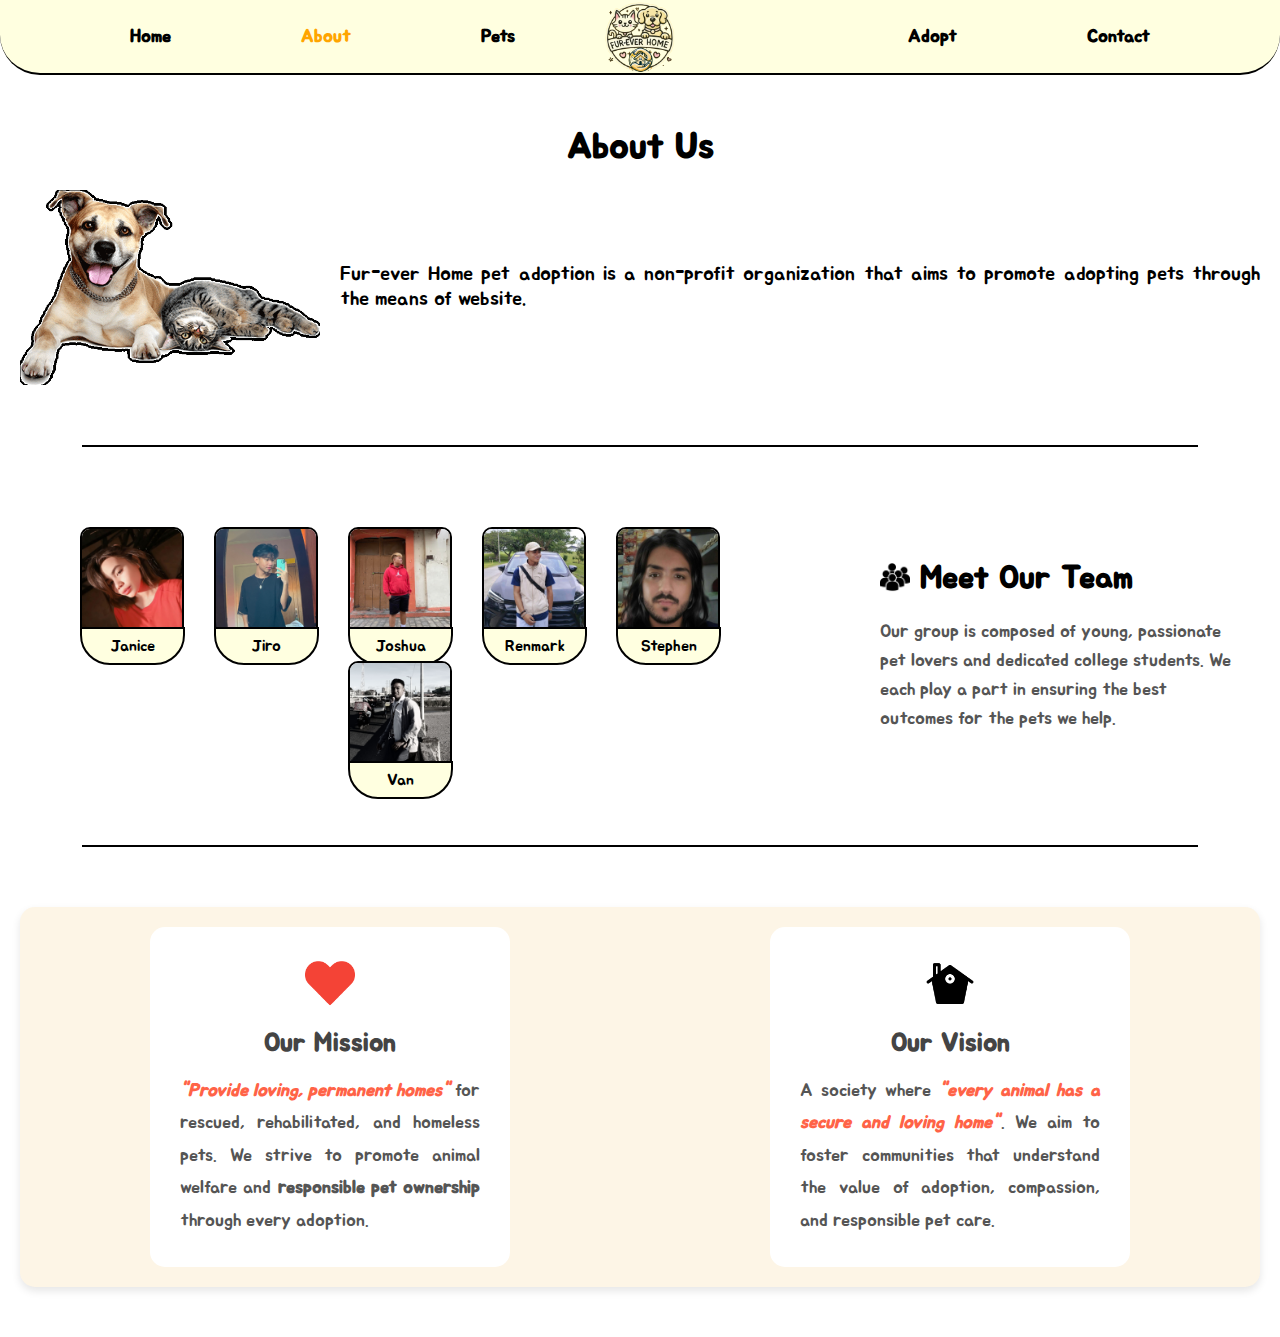
==== about.html @ 976a8424 "Hello" ====
<!DOCTYPE html>
<html lang="en">
<head>
    <meta charset="UTF-8">
    <title>About Us - Fur-Ever Home</title>
    <link rel="stylesheet" href="css/styles.css">
    <link href="https://fonts.googleapis.com/css2?family=Jua&display=swap" rel="stylesheet">
</head>
<body>
    <nav class="navbar">
        <ul class="nav-left nav-links">
            <li><a href="index.html">Home</a></li>
            <li><a href="about.html" class="active">About</a></li>
            <li><a href="pets.html">Pets</a></li>
        </ul>
        <div class="logo"></div>
        <button class="nav-toggle" aria-label="Toggle navigation">&#9776;</button>
        <ul class="nav-right nav-links">
            <li><a href="adopt.html">Adopt</a></li>
            <li><a href="contact.html">Contact</a></li>
 
        </ul>
    </nav>

    <main>
        <!-- About Us Section -->
        <section class="about-us">
            <h1>About Us</h1>
            <div class="about-content">
                <img src="images/about-image.png" alt="Fur-Ever Home Logo" class="about-logo">
                <p>
                    Fur-ever Home pet adoption is a non-profit organization that aims to promote adopting pets through the means of website.
                </p>
            </div>
            <hr>

            <section class="team-section">
                <!-- Team members section -->
                <div class="team">
                    <div class="team-member">
                        <img src="images/member pics/janice.png" alt="Janice" class="team-img">
                        <p>Janice</p>
                    </div>
                    <div class="team-member">
                        <img src="images/member pics/jiro.png" alt="Jiro" class="team-img">
                        <p>Jiro</p>
                    </div>
                    <div class="team-member">
                        <img src="images/member pics/josh.png" alt="Joshua" class="team-img">
                        <p>Joshua</p>
                    </div>
                    <div class="team-member">
                        <img src="images/member pics/ren.png" alt="Renmark" class="team-img">
                        <p>Renmark</p>
                    </div>
                    <div class="team-member">
                        <img src="images/member pics/step.png" alt="Stephen" class="team-img">
                        <p>Stephen</p>
                    </div>
                    <div class="team-member">
                        <img src="images/member pics/van.png" alt="Van" class="team-img">
                        <p>Van</p>
                    </div>
                </div>
                
            
                <!-- Team description section -->
                <div class="team-description">
                    <img src="images/users-group.png" alt="Team Icon" class="team-icon"> 
                    <h2>Meet Our Team</h2>
                    <p>
                        Our group is composed of young, passionate pet lovers and dedicated college students. 
                        We each play a part in ensuring the best outcomes for the pets we help.
                    </p>
                </div>
            </section>
            

            <hr>

            <!-- Mission and Vision Section -->
<!-- Mission and Vision Section -->
<section class="mission-vision">
    <div class="mission">
        <img src="images/heart.png" alt="Mission Icon" class="mission-icon">
        <h3>Our Mission</h3>
        <p>
            <span class="highlight">"Provide loving, permanent homes"</span> for rescued, rehabilitated, and homeless pets. 
            We strive to promote animal welfare and <strong>responsible pet ownership</strong> through every adoption.
        </p>
    </div>
    <div class="vision">
        <img src="images/house.png" alt="Vision Icon" class="vision-icon">
        <h3>Our Vision</h3>
        <p>
            A society where <span class="highlight">"every animal has a secure and loving home"</span>. 
            We aim to foster communities that understand the value of adoption, compassion, and responsible pet care.
        </p>
    </div>
</section>

        </section>
    </main>

    <script src="js/main.js"></script>
</body>
</html>
---- css/styles.css ----
/* General Styles */
* {
    margin: 0;
    padding: 0;

}

body {
    font-family: 'Jua', sans-serif;
}

/* Navbar Styling */
.navbar {
    background-color: #FFFFE0;
    display: flex;
    justify-content: space-between;
    align-items: center;
    padding: 24px 40px;
    position: relative;
    border-bottom: 2px solid #000000;
    font-size: 20px;
    border-radius: 0 0 40px 40px;
}

.logo {
    position: absolute;
    left: 50%;
    transform: translateX(-50%);
    width: 80px;
    height: 80px;
    background-image: url('../images/logo.png');
    background-repeat: no-repeat;
    background-position: center;
    background-size: contain;
}

/* Navbar Links */
.nav-left, .nav-right {
    display: flex;
    list-style-type: none;
    gap: 90px;
    align-items: center;
    margin-left: 70px;
    margin-right: 70px;
}

/* Navbar Links with Hover Effect */
.nav-links a {
    text-decoration: none !important;
    color: #000 !important;
    font-size: 18px;
    font-weight: bold;
    padding: 10px 15px; /* Add padding to give space for the border */
    border: 5px dashed transparent; /* Initially, the border is transparent */
    border-radius: 15px; /* Rounded corners */
    transition: color 0.3s ease, transform 0.3s ease, border 0.3s ease; /* Add border transition */
}

.nav-links a:hover {
    color: #C3B091;
    transform: scale(1.1); /* Slightly scale the link */
    border-color: #C3B091; /* Change the border color on hover */
}


.btn {
    display: inline-block;
    padding: 15px 30px;
    background-color: rgba(195, 227, 176, 0.9); /* Use rgba for transparency */
    color: #000;
    border-radius: 30px;
    text-decoration: none;
    font-weight: bold;
}

.btn:hover {
    background-color: #A9CB91;
}

/* Hide the nav links by default on mobile */
.nav-left, .nav-right {
    display: none;
}

.nav-toggle {
    display: block;
    background-color: transparent;
    border: none;
    font-size: 30px;
    cursor: pointer;
}

/* Basic styles for all nav links */
.nav-links a {
    color: black; /* Default color */
    text-decoration: none;
}

/* Active link styles */
.nav-links a.active {
    color: orange !important; /* Ensure this color applies with !important */
    font-weight: bold; /* Optional: make the active link bold */
}



/* Mobile View: Toggle the nav-links */
.nav-links.active {
    display: flex;
    flex-direction: column;
    gap: 10px;
    margin-top: 10px;
    text-align: center;
}

/* Media Query for Larger Screens */
@media (min-width: 769px) {
    .nav-left, .nav-right {
        display: flex; /* Display flex on larger screens */
    }

    .nav-toggle {
        display: none; /* Hide the hamburger button on larger screens */
    }

    .nav-links {
        flex-direction: row;
    }
}



 /* index.html */

.hero {
    text-align: center;
    padding: 100px 20px;
}

.hero h1 {
    font-size: 32px;
    color: #333;
    margin-bottom: 20px;
}

.content {
    display: flex;
    justify-content: center;
    align-items: center;
    gap: 20px;
    margin-top: 90px;
    flex-wrap: wrap;
}

.text {
    max-width: 400px;
    text-align: center;
    margin-top: -200px;
    margin-bottom: 50px; 
}



.btn {
    padding: 20px 30px;
    background-color: #FFE100;
    text-decoration: none;
    border-radius: 30px;
    border: 2px solid #333; 
    margin-top: 10px;
    font-size: 25px;
}

.pets {
    display: flex;
    justify-content: space-around;
    align-items: flex-end;
    margin-top: 20px;
    position: relative;
}


.pet-speech {
    position: relative;
    display: inline-block;
}



/* Talk Bubble Styles */
.talk-bubble {
    display: inline-block;
    position: absolute;
    width: 150px;
    opacity: 0;
    animation: fadeIn 1.5s forwards;

}



@keyframes fadeIn {
    from { opacity: 0; }
    to { opacity: 1; }
}


.border {
    border: 2px solid #000000;
}

.round {
    border-radius: 100px;
}

.bubble-tail-left {
    position: absolute;
    width: 0;
    height: 0;
    left: 20px;
    bottom: -40px;
    margin-bottom: 21px;
    border: 10px solid;
    border-color: #000000 transparent transparent #000000;
    transform: rotate(11deg); /* Optional: Add a slight rotation */
}

/* Right Bubble Tail */
.bubble-tail-right {
    position: absolute;
    width: 0;
    height: 0; /* Keep height at 0 for proper triangle formation */
    right: 20px;
    bottom: -62px;
    margin-bottom: 28px;
    border: 20px solid; /* Increase the border width to extend the triangle */
    border-color: #000000 #000000 transparent transparent;
    transform: rotate(-20deg); /* Maintain the current rotation */
}


/* Specific Bubble Tail for Cat (Meow Meow?) */
.cat-bubble-tail {
    position: absolute;
    width: 0;
    height: 0;
    left: 20px;
    bottom: -40px;
    margin-bottom: 20px;
    border: 10px solid;
    border-color: #000000 transparent transparent #000000;
    transform: rotate(7deg); /* Optional: Add a slight rotation */
}




.talktext {
    padding: 1em;
    text-align: left;
    text-align: center;
    line-height: 1.5em;
}

.talktext p {
    margin: 0;
}

/* Positioning the Speech Bubbles */
#dog1 .talk-bubble {
    top: -27px;
    left: 90px;

}

#dogCatContainer .talk-bubble {
    top: -160px;
    left: -100px;

}

#cat1 .talk-bubble {
    top: -40px;
    right: -90px;
}

/* Positioning Pet Images */
#dog1 {
    position: relative;
    transform: rotate(-20deg);
}

#dogCatContainer {
    right: 120px;
    position: relative;
    bottom: 70px;

}

#cat1 {
    position: relative;
    left: 70px;
bottom: 170px;



 
}

/* Responsive Adjustments */
@media (max-width: 768px) {
    .navbar {
        flex-direction: column;
        text-align: center;
        padding: 20px;
    }

    .nav-links {
        flex-direction: column;
        gap: 15px;
    }

    .hero h1 {
        font-size: 24px;
    }

    .text p {
        font-size: 16px;
    }
}

@media (max-width: 480px) {
    .navbar {
        padding: 15px;
        font-size: 16px;
    }

    .btn {
        padding: 10px 20px;
    }

    .content {
        gap: 10px;
    }
}


 /* end of index.html*/


 /* about.html*/
.about-us {
    text-align: center;
    padding: 50px 20px;
    position: absolute;
}


.about-us h1 {
    font-size: 36px;
    margin-bottom: 20px;
}

.about-content {
    display: flex;
    justify-content: center;
    align-items: center;
    gap: 20px;
}


.about-logo {
    width: 300px;
}

.about-content p {

    font-size: 18px;
    text-align: justify;
    font-size: 20px;
}


.team-section {
    display: flex;
    justify-content: space-between;
    align-items: center;
    margin-top: 40px;
    padding: 20px;
}

/* Team members section */
.team {
    display: flex;
    justify-content: center;
    flex-wrap: wrap;
    gap: 30px;
    width: 60%; /* Adjust width to take up 60% of the container */
}

.team-member {
    text-align: center;
    max-width: 140px;
    position: relative;
    cursor: pointer;
}

.team-member img.team-img {
    width: 100px;
    height: 100px;
    object-fit: cover;
    border-radius: 10px 10px 0 0;
    border: 2px solid #000000;
    display: block;
    transition: transform 0.3s ease;
}


.team-member p {
    font-size: 16px;
    background-color: #FFFFE0;
    color: black;
    padding: 7px;
    width: 84%;
    position: absolute;
    top: 100px;
    left: 0;
    border-radius: 0 0 30px 30px;
    border: 2px solid #000000;
}


.pet-name {
    display: none;
    position: absolute;
    left: 50%;
    transform: translateX(-50%);
    background-color: #FFFFE0;
    padding: 5px;
    border-radius: 5px;
    border: 1px solid #000;
    color: #333;
    font-size: 14px;
    width: 60px;
    text-align: center;
}

.pet-img {
    display: none;
    position: absolute;
    top: 110px; /* Position the pet image below the team member */
    left: 50%;
    transform: translateX(-50%);
    width: 100px;
    height: 100px;
    object-fit: cover;
    border-radius: 10px;
    border: 2px solid #000;
}

.team-member:hover .pet-name, .team-member:hover .pet-img {
    display: block;
    transition: all 0.3s ease;
}

/* Optionally, apply hover effect to change the image's border color */
.team-member:hover img.team-img {
    border-color: #C3B091;
    transform: scale(1.05); /* Slight zoom-in effect */
}


.team-member:hover p {
    transform: scale(1); /* Ensures the width remains uniform */
    width: 79%; /* Keep both at full width */
    transition: transform 0.3s ease-in-out, width 0.3s ease-in-out;
    left: 2px;
}

/* On hover, also change the text style */
.team-member:hover p {
    background-color: #f0e68c; /* Slight color change on hover */
    transform: scale(1.1); /* Zoom effect for the text as well */
}
/* Team description section */
.team-description {
    width: 30%;
    text-align: left;
}

.team-description h2 {
    font-size: 32px;
    margin-bottom: 20px;
    display: inline-flex; /* Use inline-flex for better control of alignment */
    align-items: center; /* Align the icon and text vertically */
}

.team-icon {
    width: 30px; /* Adjust size to fit well beside the text */
    height: auto;
    margin-right: 5px; /* Add space between icon and text */
    vertical-align: middle; /* Ensure vertical alignment with text */
    margin-bottom: 15px;
}



.team-description p {
    font-size: 18px;
    line-height: 1.6;
    color: #555;
}



/* Responsive design */
@media (max-width: 768px) {
    .team-section {
        flex-direction: column;
        text-align: center;
    }

    .team {
        width: 100%;
    }

    .team-description {
        width: 100%;
        margin-top: 20px;
    }
}

.mission-vision {
    display: flex;
    justify-content: space-around;
    align-items: flex-start;
    flex-wrap: wrap;
    gap: 40px;
    margin-top: 50px;
    padding: 20px;
    background-color: #FDF5E6;
    border-radius: 15px;
    box-shadow: 0px 4px 8px rgba(0, 0, 0, 0.1);
}

.mission, .vision {
    background-color: #FFF;
    padding: 30px;
    border-radius: 15px;
    width: 300px;
    text-align: center;
    transition: transform 0.3s ease, box-shadow 0.3s ease;
}

.mission:hover, .vision:hover {
    transform: scale(1.05);
    box-shadow: 0px 8px 16px rgba(0, 0, 0, 0.2);
}

.mission-icon, .vision-icon {
    width: 50px;
    margin-bottom: 15px;
}

.mission h3, .vision h3 {
    font-size: 26px;
    margin-bottom: 15px;
    color: #444;
}

.mission p, .vision p {
    font-size: 18px;
    text-align: justify;
    line-height: 1.8;
    color: #555;
}

.highlight {
    color: #FF6347;
    font-weight: bold;
    font-style: italic;
}

@media (max-width: 768px) {
    .mission-vision {
        flex-direction: column;
        align-items: center;
        text-align: center;
    }

    .mission, .vision {
        width: 80%;
    }
}


/* end of about.html */


/* pet.html*/
.pets-section {
    text-align: center;
    padding: 40px 20px;
}

.pets-section h1 {
    font-size: 32px;
    margin-bottom: 20px;

}

.category {
    margin-top: 30px;
}

.category h2 {
    font-size: 28px;
    margin-bottom: 15px;

}


/* Pet Cards Layout */
/* Container for pet cards with buttons outside */
.pet-cards-container {
    position: relative;
    width: 90%; /* Adjust to fit your design */
    margin: auto;
    display: flex;
    align-items: center; /* Align content and buttons vertically */
    gap: 10px; /* Add spacing between elements */
    overflow: hidden; /* Hide overflowing cards */
}

/* Pet Cards Wrapper */
.pet-cards {
    display: flex;
    transition: transform 0.5s ease-in-out; /* Smooth scroll */
    gap: 80px; /* Spacing between cards */
    width: max-content; /* Ensure the wrapper adjusts to content */
}



.pet-card {
    flex: 0 0 calc(25% - 20px); /* 4 cards per row */
    max-width: 150px;
    background-color: #FFF2C1;
    padding: 60px;
    border-radius: 55px;
    text-align: center;
    box-shadow: 0 2px 8px rgba(0, 0, 0, 0.1);
    border: 3px solid black;
}

.scroll-btn {
    position: absolute;
    top: 50%;
    transform: translateY(-50%);
    background-color: #FFFFE0;
    border: none;
    font-size: 24px;
    padding: 10px;
    cursor: pointer;
    border-radius: 25%;
    box-shadow: 0 2px 8px rgba(0, 0, 0, 0.1);
    transition: background-color 0.3s ease;
    z-index: 40; 

    border: 3px solid black;
}
/* Hover Effect for Buttons */
.scroll-btn:hover {
    background-color: #A9CB91;
}

/* Positioning Left Button Outside the Container */
.left-btn {
    left: 0;
}

/* Positioning Right Button Outside the Container */
.right-btn {
    right: 0;
}



/* Responsive Adjustments */
@media (max-width: 768px) {
    .pet-card {
        flex: 0 0 calc(50% - 10px); /* 2 cards per row */
    }

    .left-btn, .right-btn {
        margin: 0; /* Reset button margins */
    }

    .filter-dropdown {
        display: none; /* Hide filter on smaller screens if needed */
    }
}

@media (max-width: 480px) {
    .pet-card {
        flex: 0 0 calc(100% - 10px); /* 1 card per row */
    }
}

/* end of pet.html*/



/*adopt.html*/

.adopt-section {
    text-align: center;
    padding: 40px 20px;
}

.adopt-section h1 {
    font-size: 42px;
    margin-bottom: 50px;
   
}

.adopt-section h2 {
    font-size: 28px;
    color: #333;
    margin-bottom: 120px;
}

.adoption-center {
    display: flex;
    align-items: flex-start;
    max-width: 100%;
    border: 2px solid #ddd;
    padding: 20px;
    border-radius: 10px;
    background-color: #f9f9f9;
    box-shadow: 0 4px 8px rgba(0, 0, 0, 0.1);
}

.step-number {
    width: 100px;
    height: 100px;
    background-color: #FFF2C1;
    border-radius: 50%;
    display: flex;
    align-items: center;
    justify-content: center;
    font-size: 18px;
    font-weight: bold;
    color: #000000;
    margin-right: 15px;
    box-shadow: 0 2px 4px rgba(0, 0, 0, 0.2);
    font-size: 40px;
    /* borderline*/
    border: 3px solid #000000;
}



.step-content {
    flex: 1;
}

/* Title for each step */
.step-title {
    font-size: 24px;
    font-weight: bold;

    margin: 0;
    margin-bottom: 10px;
    font-family: 'Comic Sans MS', sans-serif;
}

/* Description text under the title */
.step-description {
    font-size: 26px;
  
    margin: 0;
    line-height: 1.6;

}

.neighbor-div {
    display: flex;
    align-items: flex-start;
    max-width: 100%;
    border: 2px solid #ddd;
    padding: 20px;
    border-radius: 10px;
    background-color: #f9f9f9;
    box-shadow: 0 4px 8px rgba(0, 0, 0, 0.1);
}

.neighbor {
    display: flex;
    justify-content: center;
    align-items: center;
    gap: 20px;
    margin-top: 90px;

}

.neighbor-div .bubble-tail-left {
    position: absolute;
    width: 0;
    height: 0;
    left: 20px;
    bottom: -33px;
    margin-bottom: 21px;
    border: 10px solid;
    border-color: #000000 transparent transparent #000000;
    transform: rotate(19deg); 
}

.neighbor-div .talk-bubble {
    background-color: white;
    margin-bottom: 300px;
}




.pet-info {
    display: flex;
    align-items: center;
    justify-content: center;
    gap: 30px;
    margin-bottom: 30px;
}

.pet-photo {
    width: 150px;
    height: 150px;
    border-radius: 50%;
    object-fit: cover;
    box-shadow: 0 4px 8px rgba(0, 0, 0, 0.1);
}

.pet-details {
    text-align: left;
}

.pet-details h2 {
    font-size: 24px;
    margin-bottom: 10px;
    color: #333;
}

.pet-details p {
    font-size: 18px;
    line-height: 1.6;
    color: #555;
}

hr {
    border: none;
    border-bottom: 2px solid black;
    margin: 60px 0;
    width: 90%;
    margin-left: auto; /* Center the hr */
    margin-right: auto;
}

/* Success Story Section */
.success-story {
    display: flex;
    align-items: center;
    justify-content: center;
    gap: 20px;
    margin-top: 30px;
}

.success-story-content {
    display: flex;
    gap: 20px;
    align-items: center;
}

.adopter-photo {
    width: 100px;
    height: 100px;
    border-radius: 50%;
    object-fit: cover;
    box-shadow: 0 4px 8px rgba(0, 0, 0, 0.1);
}

.success-story-content p {
    font-size: 18px;
    color: #333;
}

.success-story-content strong {
    display: block;
    font-size: 20px;
    margin-bottom: 5px;
    color: #333;
}


/* Caring for Your New Pet Section */
.care {
    padding: 40px 20px;
    text-align: center;
    background-color: #FFFFE0; /* light background for the care section */
}
.icon {
    max-width: 50px;
    margin-right: 10px;
    vertical-align: middle;
}

.icon-pets {
    max-width: 17%;
}




.care h1 {
    font-size: 36px;
    color: #333;
    margin-bottom: 20px;
}

.care-section {
    display: flex;
    flex-direction: column;
    gap: 40px;
    margin-top: 30px;
}

/* Care Category Styles */
.care-category {
    padding: 20px;
    border: 2px solid #C3B091;
    border-radius: 10px;
    background-color: #fff;
}

.care-category h2 {
    font-size: 28px;
    margin-bottom: 15px;
    color: #333;
}

.collapsible {
    background-color: #FFF2C1; /* Light background for headers */
    cursor: pointer;
    padding: 13px;
    width: 30%;
    border: none;
    text-align: center;
    outline: none;
    font-size: 28px; /* Match existing h2 font-size */
    transition: background-color 0.3s ease;
    display: flex;
    align-items: center;
    justify-content: center;
    border-radius: 50px;
    margin: 0 auto;
    border: 2px solid black;
}

.collapsible:hover {
    background-color: #e2e2e2;
}

.collapsible.active {
    background-color: #ddd; /* Slightly darker when active */
}

/* Specific Styles for Collapsible Titles */
.collapsible .collapsible-title {
    display: flex;
    align-items: center;
    font-size: 28px; /* Ensures consistent font size */
    color: #333; /* Ensures consistent color */
    font-family: 'Jua', sans-serif;
}

/* Feeding Practices Section */
.feeding-practices {
    display: flex;
    gap: 40px;
    justify-content: space-around;
    flex-wrap: wrap;
}

.dog-feeding, .cat-feeding {
    width: 100%;
    max-width: 450px;
    background-color: #FFF2C1;
    padding: 20px;
    border-radius: 10px;
    box-shadow: 0 2px 8px rgba(0, 0, 0, 0.1);
}

.dog-feeding h3, .cat-feeding h3 {
    font-size: 22px;
    color: #555;
    margin-bottom: 10px;
}

.dog-feeding ul, .cat-feeding ul {
    list-style-type: disc;
    padding-left: 20px;
}

.dog-feeding li, .cat-feeding li {
    font-size: 18px;
    color: #333;
    margin-bottom: 8px;
}

/* Responsive Design for the Care Section */
@media (max-width: 768px) {
    .feeding-practices {
        flex-direction: column;
        gap: 20px;
    }

    .dog-feeding, .cat-feeding {
        width: 100%;
    }

    .care-section {
        gap: 20px;
    }

    .care h1 {
        font-size: 28px;
    }

    .care-category h2 {
        font-size: 24px;
    }
}


/* end of care.html */



/* Contact Us Section Styling */
.contact-us {
    padding: 60px 0;
    background-color: #fff;
}
.contact-us h1 {
    font-family: var(--heading-font);
    font-size: 36px;
    margin-bottom: 20px;
    color: var(--text-color);
}

.contact-us hr {
    border: none;
    border-bottom: 1px solid var(--primary-color);
    margin: 40px 0;
}

.contact-us p {
    font-size: 18px;
    margin-bottom: 40px;
    line-height: 1.6;
}


.contact-info h2,
.visit-us h2,
.operating-hours h2,
.follow-us h2 {
    font-size: 28px;
    margin-bottom: 20px;
    color: var(--text-color);
}

.contact-info,
.visit-us,
.operating-hours,
.follow-us {
    margin-bottom: 40px;
}

.contact-info p, .visit-us p, .operating-hours p {
    font-size: 18px;
    color: #555;
    line-height: 1.6;
}



.visit-us img {
    max-width: 100%;
    height: auto;
    border-radius: 10px;
    margin-top: 10px;
    box-shadow: 0 2px 8px rgba(0, 0, 0, 0.1);
}

/* Social Media Icons */
.social-icons {
    display: flex;
    justify-content: center;
    gap: 20px;
}

.social-icons img {
    width: 40px;
    height: 40px;
    transition: transform 0.3s ease;
}

.social-icons img:hover {
    transform: scale(1.1);
}

/* Responsive Design for Contact Section */
@media (max-width: 768px) {
    .contact-us h1 {
        font-size: 28px;
    }

    .contact-info p, .visit-us p, .operating-hours p {
        font-size: 16px;
    }
}

@media (max-width: 480px) {
    .contact-us h1 {
        font-size: 24px;
    }

    .contact-info p, .visit-us p, .operating-hours p {
        font-size: 14px;
    }

    .social-icons img {
        width: 35px;
        height: 35px;
    }
}
/* Exercise Section Styling */
.care-category h2 {
    font-size: 28px;
    margin-bottom: 20px;
    color: #333;
}

.care-category p {
    font-size: 18px;
    color: #555;
    line-height: 1.6;
}

/* Grooming Section Styling */
.grooming-practices {
    display: flex;
    gap: 40px;
    justify-content: space-around;
    flex-wrap: wrap;
}

.grooming-practices h3 {
    font-size: 22px;
    margin-bottom: 15px;
    color: #555;
}

.grooming-practices ul {
    list-style-type: disc;
    padding-left: 20px;
}

.grooming-practices li {
    font-size: 18px;
    margin-bottom: 10px;
    color: #333;
}

/* Health Care Section Styling */
.health-care-section {
    background-color: #F8F8F8;
    padding: 20px;
    border-radius: 10px;
    box-shadow: 0 2px 8px rgba(0, 0, 0, 0.1);
}

.health-care-section h3 {
    font-size: 22px;
    margin-bottom: 10px;
    color: #555;
}

.health-care-section p {
    font-size: 18px;
    line-height: 1.6;
    color: #333;
}

/* Responsive Design for Care Categories */
@media (max-width: 768px) {
    .grooming-practices,
    .health-care-section {
        flex-direction: column;
        gap: 20px;
    }

    .grooming-practices h3, .health-care-section h3 {
        font-size: 20px;
    }

    .grooming-practices ul, .health-care-section p {
        font-size: 16px;
    }
}





/* Resources Section */
.resources-section {
    padding: 60px 20px;
}

.resources-section h1 {
    text-align: center;
    margin-bottom: 40px;
    font-size: 36px;
    color: #333;
}

.pdf-resources, .video-resources {
    display: flex;
    justify-content: center;
    flex-wrap: wrap;
    gap: 40px;
    margin-bottom: 40px;
}

.pdf-resource, .video-resource {
    text-align: center;
    transition: transform 0.3s ease;
}

.pdf-resource:hover, .video-resource:hover {
    transform: translateY(-10px);
}

.pdf-thumbnail, .video-thumbnail {
    width: 200px;
    height: auto;
    border-radius: 10px;
    box-shadow: 0 4px 6px rgba(0, 0, 0, 0.1);
}

.pdf-resource p, .video-resource p {
    margin-top: 15px;
    font-size: 16px;
    color: #333;
}

.pdf-resource a, .video-resource a {
    color: #C3B091;
    text-decoration: none;
    font-weight: bold;
}

.pdf-resource a:hover, .video-resource a:hover {
    text-decoration: underline;
}

/* FAQ Section */
.faq {
    max-width: 800px;
    margin: 0 auto 60px auto;
}

.faq h2 {
    text-align: center;
    margin-bottom: 30px;
    font-size: 28px;
    color: #333;
}

.faq-item {
    margin-bottom: 20px;
    border-bottom: 1px solid #e0e0e0;
}

.faq-item p {
    cursor: pointer;
    padding: 15px;
    font-size: 18px;
    position: relative;
}

.faq-item p::after {
    content: '\25BC';
    position: absolute;
    right: 20px;
    transition: transform 0.3s ease;
}

.faq-item.active p::after {
    transform: rotate(-180deg);
}

.faq-answer {
    max-height: 0;
    overflow: hidden;
    transition: max-height 0.3s ease;
    padding: 0 15px;
    background-color: #f9f9f9;
}

.faq-item.active .faq-answer {
    max-height: 200px;
    padding: 15px;
}

.faq-answer p {
    font-size: 16px;
    line-height: 1.6;
}
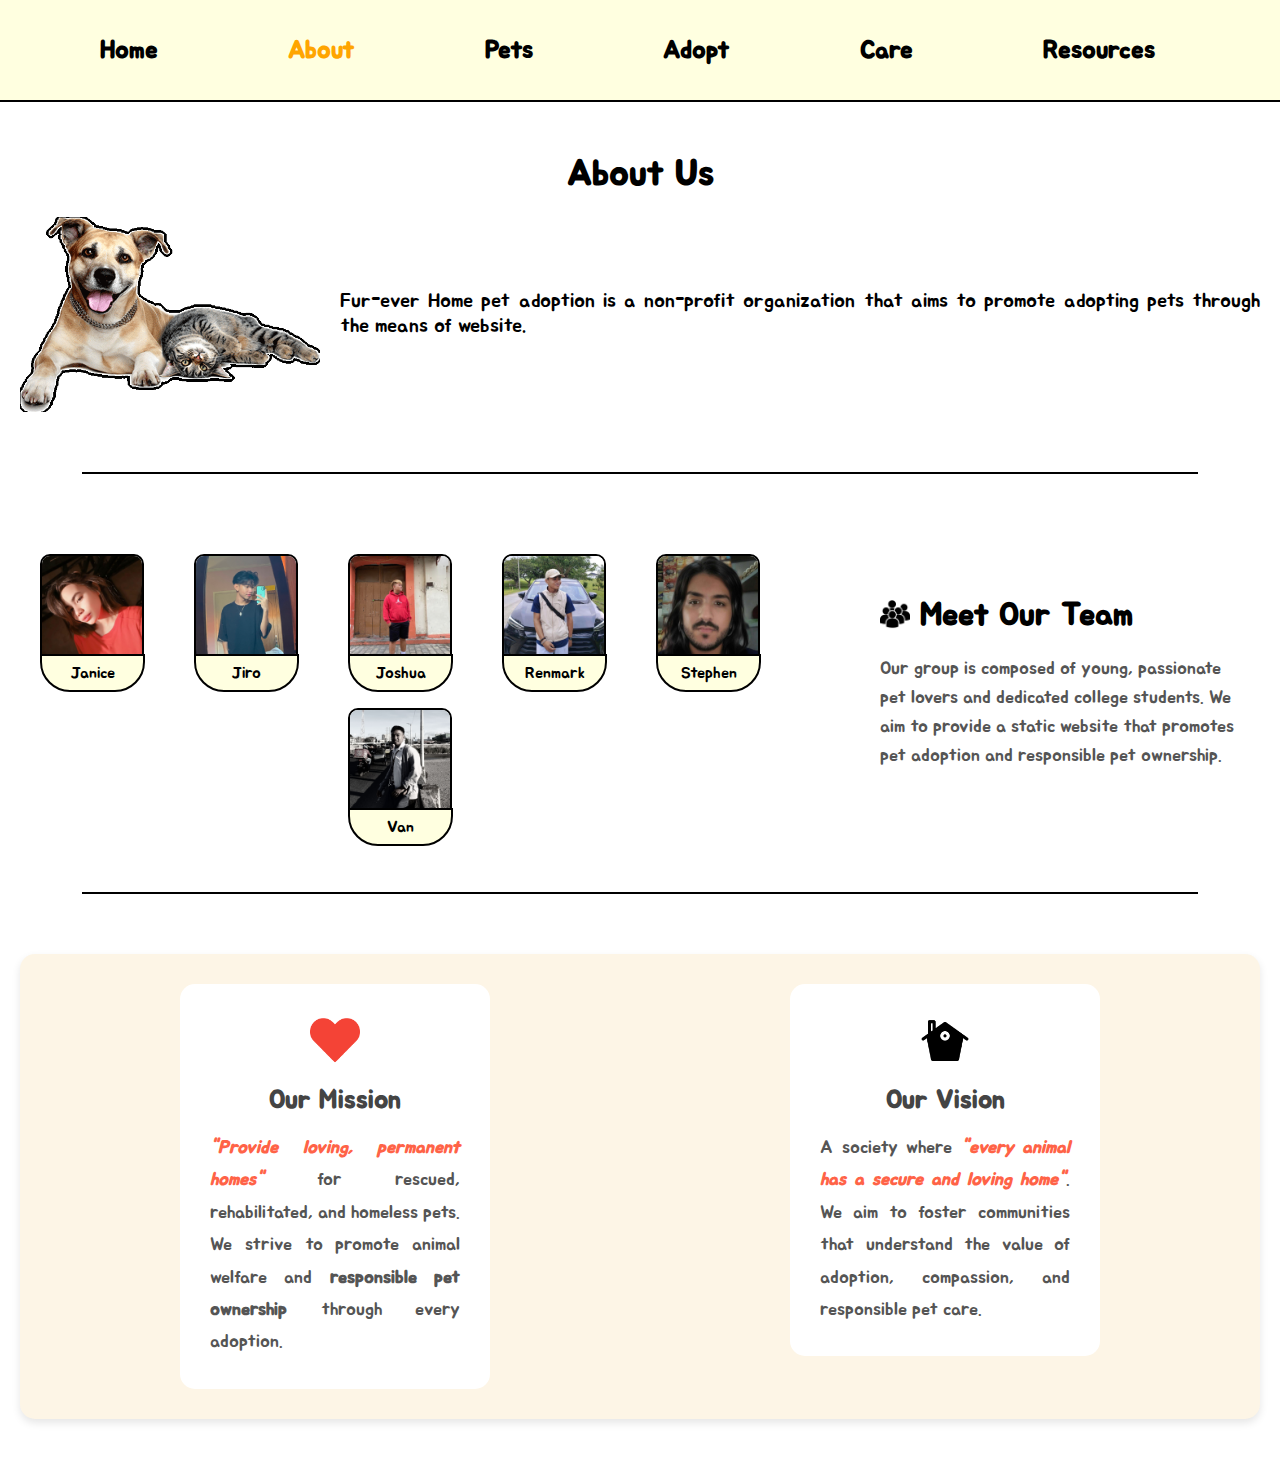
==== commit 93d7302e: "changes" ====
--- a/about.html
+++ b/about.html
@@ -8,26 +8,32 @@
 </head>
 <body>
     <nav class="navbar">
-        <ul class="nav-left nav-links">
-            <li><a href="index.html">Home</a></li>
-            <li><a href="about.html" class="active">About</a></li>
-            <li><a href="pets.html">Pets</a></li>
-        </ul>
         <div class="logo"></div>
-        <button class="nav-toggle" aria-label="Toggle navigation">&#9776;</button>
-        <ul class="nav-right nav-links">
-            <li><a href="adopt.html">Adopt</a></li>
-            <li><a href="contact.html">Contact</a></li>
- 
-        </ul>
+        <div class="nav-links-container">
+            <ul class="nav-links">
+                <li><a href="index.html">Home</a></li>
+                <li><a href="about.html" class="active">About</a></li>
+                <li><a href="pets.html">Pets</a></li>
+                <li><a href="adopt.html">Adopt</a></li>
+                <li><a href="care.html">Care</a></li>
+                <li><a href="resources.html">Resources</a></li>
+            </ul>
+        </div>
     </nav>
+
 
     <main>
         <!-- About Us Section -->
         <section class="about-us">
             <h1>About Us</h1>
             <div class="about-content">
-                <img src="images/about-image.png" alt="Fur-Ever Home Logo" class="about-logo">
+                <div class="talk-bubble-about tri-right border round btm-left-in">
+                    <div class="talktext">
+                        <p>Hello! </p>
+                    </div>
+                    <div class="bubble-tail-left-about"></div>
+                </div>
+                <img src="images/about-image.png" alt="Cat And Dog" class="about-logo">
                 <p>
                     Fur-ever Home pet adoption is a non-profit organization that aims to promote adopting pets through the means of website.
                 </p>
@@ -70,7 +76,7 @@
                     <h2>Meet Our Team</h2>
                     <p>
                         Our group is composed of young, passionate pet lovers and dedicated college students. 
-                        We each play a part in ensuring the best outcomes for the pets we help.
+                        We aim to provide a static website that promotes pet adoption and responsible pet ownership.
                     </p>
                 </div>
             </section>
--- a/css/styles.css
+++ b/css/styles.css
@@ -13,121 +13,153 @@
 .navbar {
     background-color: #FFFFE0;
     display: flex;
+    align-items: center;
     justify-content: space-between;
-    align-items: center;
-    padding: 24px 40px;
-    position: relative;
+    padding: 10px 20px;
     border-bottom: 2px solid #000000;
     font-size: 20px;
-    border-radius: 0 0 40px 40px;
-}
-
+}
+
+/* Logo Styling */
 .logo {
-    position: absolute;
-    left: 50%;
-    transform: translateX(-50%);
     width: 80px;
     height: 80px;
     background-image: url('../images/logo.png');
     background-repeat: no-repeat;
     background-position: center;
     background-size: contain;
-}
-
-/* Navbar Links */
-.nav-left, .nav-right {
+    margin-left: 60px;
+}
+
+/* Hamburger Button for Mobile */
+.hamburger {
+    display: none;
+    flex-direction: column;
+    justify-content: space-around;
+    width: 30px;
+    height: 25px;
+    background: transparent;
+    border: none;
+    cursor: pointer;
+    padding: 0;
+    z-index: 10;
+}
+
+.hamburger span {
+    display: block;
+    width: 100%;
+    height: 3px;
+    background-color: #000;
+    border-radius: 2px;
+    transition: background-color 0.3s, transform 0.3s;
+}
+
+/* Transform spans into an "X" when active */
+.hamburger.active span:nth-child(1) {
+    transform: rotate(45deg) translate(5px, 5px);
+}
+
+.hamburger.active span:nth-child(2) {
+    opacity: 0;
+}
+
+.hamburger.active span:nth-child(3) {
+    transform: rotate(-45deg) translate(5px, -5px);
+}
+
+/* Nav Links Container */
+.nav-links-container {
+    display: flex;
+    align-items: center;
+}
+
+/* Nav Links */
+.nav-links {
     display: flex;
     list-style-type: none;
-    gap: 90px;
-    align-items: center;
-    margin-left: 70px;
-    margin-right: 70px;
-}
-
-/* Navbar Links with Hover Effect */
+    margin-right: 100px;
+}
+
+/* Nav Links Styles */
 .nav-links a {
     text-decoration: none !important;
     color: #000 !important;
-    font-size: 18px;
+    font-size: 25px;
     font-weight: bold;
-    padding: 10px 15px; /* Add padding to give space for the border */
-    border: 5px dashed transparent; /* Initially, the border is transparent */
-    border-radius: 15px; /* Rounded corners */
-    transition: color 0.3s ease, transform 0.3s ease, border 0.3s ease; /* Add border transition */
-}
-
+    padding: 10px 15px;
+    border: 5px dashed transparent;
+    border-radius: 15px;
+    transition: color 0.3s ease, transform 0.3s ease, border 0.3s ease;
+}
+
+/* Hover Effect */
 .nav-links a:hover {
     color: #C3B091;
-    transform: scale(1.1); /* Slightly scale the link */
-    border-color: #C3B091; /* Change the border color on hover */
-}
-
-
-.btn {
-    display: inline-block;
-    padding: 15px 30px;
-    background-color: rgba(195, 227, 176, 0.9); /* Use rgba for transparency */
-    color: #000;
-    border-radius: 30px;
-    text-decoration: none;
+    transform: scale(1.1);
+    border-color: #C3B091;
+}
+
+/* Active Link Styles */
+.nav-links a.active {
+    color: orange !important;
     font-weight: bold;
 }
 
-.btn:hover {
-    background-color: #A9CB91;
-}
-
-/* Hide the nav links by default on mobile */
-.nav-left, .nav-right {
-    display: none;
-}
-
-.nav-toggle {
-    display: block;
-    background-color: transparent;
-    border: none;
-    font-size: 30px;
-    cursor: pointer;
-}
-
-/* Basic styles for all nav links */
-.nav-links a {
-    color: black; /* Default color */
-    text-decoration: none;
-}
-
-/* Active link styles */
-.nav-links a.active {
-    color: orange !important; /* Ensure this color applies with !important */
-    font-weight: bold; /* Optional: make the active link bold */
-}
-
-
-
-/* Mobile View: Toggle the nav-links */
-.nav-links.active {
-    display: flex;
-    flex-direction: column;
-    gap: 10px;
-    margin-top: 10px;
-    text-align: center;
-}
-
-/* Media Query for Larger Screens */
-@media (min-width: 769px) {
-    .nav-left, .nav-right {
-        display: flex; /* Display flex on larger screens */
-    }
-
-    .nav-toggle {
-        display: none; /* Hide the hamburger button on larger screens */
-    }
-
+/* Mobile Menu Styles */
+@media (max-width: 767px) {
+    .nav-links-container {
+        display: none; /* Hide by default on mobile */
+        position: absolute;
+        top: 100%;
+        left: 0;
+        width: 100%;
+        background-color: #FFFFE0;
+        flex-direction: column;
+        border-top: 2px solid #000;
+        padding: 20px 0;
+    }
+
+    /* Display nav-links in a vertical stack */
     .nav-links {
-        flex-direction: row;
-    }
-}
-
+        flex-direction: column;
+        align-items: center;
+    }
+
+    .nav-links a {
+        font-size: 20px;
+        padding: 15px 0;
+    }
+
+    /* Show the hamburger button on mobile */
+    .hamburger {
+        display: flex;
+    }
+
+    /* Show the mobile menu when active */
+    .nav-links-container.mobile-menu.active {
+        display: flex;
+        animation: slideDown 0.3s ease-out;
+    }
+
+    /* Slide-down animation */
+    @keyframes slideDown {
+        from {
+            transform: translateY(-20px);
+            opacity: 0;
+        }
+        to {
+            transform: translateY(0);
+            opacity: 1;
+        }
+    }
+}
+
+/* Larger Screens */
+@media (min-width: 768px) {
+    .nav-links {
+        gap: 90px;
+    }
+}
 
 
  /* index.html */
@@ -135,6 +167,7 @@
 .hero {
     text-align: center;
     padding: 100px 20px;
+    margin-top: 50px;
 }
 
 .hero h1 {
@@ -142,7 +175,9 @@
     color: #333;
     margin-bottom: 20px;
 }
-
+.hero h2 {
+    margin-bottom: 40px; /* Adjust the value as needed */
+}
 .content {
     display: flex;
     justify-content: center;
@@ -167,8 +202,7 @@
     text-decoration: none;
     border-radius: 30px;
     border: 2px solid #333; 
-    margin-top: 10px;
-    font-size: 25px;
+    margin-top: 50px;
 }
 
 .pets {
@@ -355,6 +389,29 @@
     position: absolute;
 }
 
+/* Talk Bubble Styles */
+.talk-bubble-about {
+    display: inline-block;
+    position: absolute;
+    width: 150px;
+    opacity: 0;
+    animation: fadeIn 1.5s forwards;
+    top: 4%;
+    left: 19%;
+
+}
+
+.bubble-tail-left-about {
+    position: absolute;
+    width: 0;
+    height: 0;
+    left: 20px;
+    bottom: -40px;
+    margin-bottom: 21px;
+    border: 10px solid;
+    border-color: #000000 transparent transparent #000000;
+    transform: rotate(11deg); /* Optional: Add a slight rotation */
+}
 
 .about-us h1 {
     font-size: 36px;
@@ -380,6 +437,17 @@
     font-size: 20px;
 }
 
+.about-content .talk-bubble
+{
+    position: absolute;
+    width: 150px;
+    opacity: 0;
+    left: 10%;
+
+
+    top: 0%;
+    animation: fadeIn 1.5s forwards;
+}
 
 .team-section {
     display: flex;
@@ -394,8 +462,8 @@
     display: flex;
     justify-content: center;
     flex-wrap: wrap;
-    gap: 30px;
-    width: 60%; /* Adjust width to take up 60% of the container */
+    gap: 50px;
+    width: 60%; 
 }
 
 .team-member {
@@ -521,7 +589,7 @@
     }
 
     .team {
-        width: 100%;
+        width: 30%;
     }
 
     .team-description {
@@ -537,7 +605,7 @@
     flex-wrap: wrap;
     gap: 40px;
     margin-top: 50px;
-    padding: 20px;
+    padding: 30px;
     background-color: #FDF5E6;
     border-radius: 15px;
     box-shadow: 0px 4px 8px rgba(0, 0, 0, 0.1);
@@ -547,7 +615,7 @@
     background-color: #FFF;
     padding: 30px;
     border-radius: 15px;
-    width: 300px;
+    width: 250px;
     text-align: center;
     transition: transform 0.3s ease, box-shadow 0.3s ease;
 }
@@ -597,16 +665,16 @@
 /* end of about.html */
 
 
-/* pet.html*/
+/* pets.html*/
 .pets-section {
     text-align: center;
     padding: 40px 20px;
+    
 }
 
 .pets-section h1 {
-    font-size: 32px;
+    font-size: 44px;
     margin-bottom: 20px;
-
 }
 
 .category {
@@ -616,97 +684,191 @@
 .category h2 {
     font-size: 28px;
     margin-bottom: 15px;
-
-}
-
+}
 
 /* Pet Cards Layout */
-/* Container for pet cards with buttons outside */
 .pet-cards-container {
+    width: 70%;
+    margin: auto;
+
+
+}
+
+.pet-cards {
+    display: grid;
+    grid-template-columns: repeat(auto-fit, minmax(200px, 1fr));
+    gap: 40px;
+    padding: 20px 0;
+}
+
+
+.pet-card {
+    background-color: #FFF2C1;
+    padding: 20px;
+    border-radius: 25px;
+    text-align: center;
+    border: 3px solid black;
+    box-shadow: 0 2px 8px rgba(0, 0, 0, 0.1);
+    transition: transform 0.3s ease, box-shadow 0.3s ease;
+}
+
+.pet-card:hover {
+    transform: scale(1.05);
+    box-shadow: 0 5px 15px rgba(0,0,0,0.3);
+    z-index: 1;
+}
+
+.pet-card img {
+    width: 100px;
+    height: 100px;
+    object-fit: cover;
+    border-radius: 50%;
+    margin-bottom: 10px;
+}
+.pet-card .gender-icon {
+    width: 30px; /* Adjust the width to make the icon smaller */
+    height: auto;
+    margin-top: 5px;
+}
+
+
+/* Styles for the 'Read Story' button */
+.more-info-btn {
+    margin-top: 10px;
+    padding: 10px 15px;
+    background-color: #FFB6C1; /* Light pink color */
+    color: #fff;
+    border: none;
+    border-radius: 20px;
+    cursor: pointer;
+    font-size: 16px;
+    transition: background-color 0.3s ease, transform 0.2s ease;
+}
+
+.more-info-btn:hover {
+    background-color: #FF69B4; /* Hot pink color */
+    transform: scale(1.05);
+}
+
+.gender {
+    font-size: 24px;
+}
+
+/* ... (existing styles) ... */
+
+/* Modal Styles */
+.modal {
+    display: none; /* Hidden by default */
+    position: fixed;
+    z-index: 100; /* Sit on top */
+    left: 0;
+    top: 0;
+    width: 100%;
+    height: 100%;
+    overflow: auto; /* Enable scroll if needed */
+    background-color: rgba(0,0,0,0.5); /* Black w/ opacity */
+}
+
+.modal-content {
+    background-color: #fefefe;
+    margin: 5% auto; /* Centered */
+    padding: 20px;
+    border: 1px solid #888;
+    width: 80%; /* Could be more or less, depending on screen size */
+    border-radius: 10px;
     position: relative;
-    width: 90%; /* Adjust to fit your design */
-    margin: auto;
-    display: flex;
-    align-items: center; /* Align content and buttons vertically */
-    gap: 10px; /* Add spacing between elements */
-    overflow: hidden; /* Hide overflowing cards */
-}
-
-/* Pet Cards Wrapper */
-.pet-cards {
-    display: flex;
-    transition: transform 0.5s ease-in-out; /* Smooth scroll */
-    gap: 80px; /* Spacing between cards */
-    width: max-content; /* Ensure the wrapper adjusts to content */
-}
-
-
-
-.pet-card {
-    flex: 0 0 calc(25% - 20px); /* 4 cards per row */
-    max-width: 150px;
+}
+
+.close-btn {
+    color: #aaa;
+    position: absolute;
+    right: 20px;
+    top: 10px;
+    font-size: 28px;
+    font-weight: bold;
+    cursor: pointer;
+}
+
+.close-btn:hover,
+.close-btn:focus {
+    color: black;
+    text-decoration: none;
+    cursor: pointer;
+}
+
+.story-content {
+    display: flex;
+    flex-direction: column;
+    align-items: center;
+}
+
+.story-pet-img,
+.story-owner-img {
+    width: 200px;
+    height: 200px;
+    object-fit: cover;
+    border-radius: 10px;
+    margin: 10px;
+}
+
+.story-content p {
+    font-size: 18px;
+    text-align: center;
+    margin-top: 15px;
+}
+
+
+/* end of pets.html */
+
+/* Health Care Practices Section */
+.healthcare-practices {
+    display: flex;
+    gap: 40px;
+    justify-content: space-around;
+    flex-wrap: wrap;
+}
+
+.dog-healthcare, .cat-healthcare {
+    width: 100%;
+    max-width: 450px;
     background-color: #FFF2C1;
-    padding: 60px;
-    border-radius: 55px;
-    text-align: center;
-    box-shadow: 0 2px 8px rgba(0, 0, 0, 0.1);
-    border: 3px solid black;
-}
-
-.scroll-btn {
-    position: absolute;
-    top: 50%;
-    transform: translateY(-50%);
-    background-color: #FFFFE0;
-    border: none;
-    font-size: 24px;
-    padding: 10px;
-    cursor: pointer;
-    border-radius: 25%;
-    box-shadow: 0 2px 8px rgba(0, 0, 0, 0.1);
-    transition: background-color 0.3s ease;
-    z-index: 40; 
-
-    border: 3px solid black;
-}
-/* Hover Effect for Buttons */
-.scroll-btn:hover {
-    background-color: #A9CB91;
-}
-
-/* Positioning Left Button Outside the Container */
-.left-btn {
-    left: 0;
-}
-
-/* Positioning Right Button Outside the Container */
-.right-btn {
-    right: 0;
-}
-
+    padding: 20px;
+    border-radius: 20px;
+    box-shadow: 0 10px 20px rgba(0, 0, 0, 0.1);
+    border: 2px solid black;
+    margin-top: 20px;
+}
+
+.dog-healthcare h3, .cat-healthcare h3 {
+    font-size: 22px;
+    color: #555;
+    margin-bottom: 10px;
+}
+
+.dog-healthcare ul, .cat-healthcare ul {
+    list-style-type: disc;
+    padding-left: 20px;
+}
+
+.dog-healthcare li, .cat-healthcare li {
+    font-size: 18px;
+    color: #333;
+    margin-bottom: 8px;
+}
 
 
 /* Responsive Adjustments */
 @media (max-width: 768px) {
-    .pet-card {
-        flex: 0 0 calc(50% - 10px); /* 2 cards per row */
-    }
-
-    .left-btn, .right-btn {
-        margin: 0; /* Reset button margins */
-    }
-
-    .filter-dropdown {
-        display: none; /* Hide filter on smaller screens if needed */
+    .pet-cards {
+        grid-template-columns: repeat(auto-fill, minmax(150px, 1fr));
     }
 }
 
 @media (max-width: 480px) {
-    .pet-card {
-        flex: 0 0 calc(100% - 10px); /* 1 card per row */
-    }
-}
-
+    .pet-cards {
+        grid-template-columns: 1fr;
+    }
+}
 /* end of pet.html*/
 
 
@@ -716,11 +878,17 @@
 .adopt-section {
     text-align: center;
     padding: 40px 20px;
+    gap: 10px;
+    margin-bottom: 10px;
+/*center the content */
+    
+
 }
 
 .adopt-section h1 {
-    font-size: 42px;
+    font-size: 50px;
     margin-bottom: 50px;
+
    
 }
 
@@ -733,17 +901,16 @@
 .adoption-center {
     display: flex;
     align-items: flex-start;
-    max-width: 100%;
-    border: 2px solid #ddd;
+    max-width: 70%;
+
     padding: 20px;
-    border-radius: 10px;
-    background-color: #f9f9f9;
-    box-shadow: 0 4px 8px rgba(0, 0, 0, 0.1);
+
+    margin-bottom: 20px;
 }
 
 .step-number {
-    width: 100px;
-    height: 100px;
+    width: 50px;
+    height: 50px;
     background-color: #FFF2C1;
     border-radius: 50%;
     display: flex;
@@ -754,26 +921,19 @@
     color: #000000;
     margin-right: 15px;
     box-shadow: 0 2px 4px rgba(0, 0, 0, 0.2);
-    font-size: 40px;
+    font-size: 30px;
     /* borderline*/
     border: 3px solid #000000;
 }
 
 
 
+
 .step-content {
     flex: 1;
 }
 
-/* Title for each step */
-.step-title {
-    font-size: 24px;
-    font-weight: bold;
-
-    margin: 0;
-    margin-bottom: 10px;
-    font-family: 'Comic Sans MS', sans-serif;
-}
+
 
 /* Description text under the title */
 .step-description {
@@ -784,15 +944,41 @@
 
 }
 
+.map-container {
+    display: flex;
+    flex-wrap: wrap; /* Allows maps to wrap on smaller screens */
+    justify-content: center; /* Centers the maps horizontally */
+    gap: 50px; /* Adds space between the maps */
+    padding: 20px 0;
+    position: relative;
+}
+
+.map-item {
+    flex: 1 1 300px; /* Allows the maps to grow and shrink, with a minimum width of 300px */
+    max-width: 600px; /* Ensures maps don't get too large on very wide screens */
+    text-align: center;
+}
+
+.map-item iframe {
+    width: 100%;
+    height: 300px; /* Adjusted height for better responsiveness */
+    border: 0;
+    border-radius: 8px; /* Optional: Adds slight rounding to map corners */
+}
+
+.map-label {
+    margin-top: 10px;
+    font-size: 18px;
+    color: #555;
+}
+
 .neighbor-div {
     display: flex;
     align-items: flex-start;
     max-width: 100%;
-    border: 2px solid #ddd;
+    position: relative;
     padding: 20px;
-    border-radius: 10px;
-    background-color: #f9f9f9;
-    box-shadow: 0 4px 8px rgba(0, 0, 0, 0.1);
+
 }
 
 .neighbor {
@@ -801,26 +987,107 @@
     align-items: center;
     gap: 20px;
     margin-top: 90px;
-
-}
-
+}
+
+.neighbor img
+{
+    width: 90%;
+    height: 80%;
+    object-fit: cover;
+    border-radius: 10px;
+}
 .neighbor-div .bubble-tail-left {
     position: absolute;
     width: 0;
     height: 0;
-    left: 20px;
+    right: 50px;
     bottom: -33px;
     margin-bottom: 21px;
     border: 10px solid;
     border-color: #000000 transparent transparent #000000;
-    transform: rotate(19deg); 
+    transform: rotate(20deg); 
 }
 
 .neighbor-div .talk-bubble {
     background-color: white;
     margin-bottom: 300px;
-}
-
+    right: 42%;
+}
+
+
+.neighbor-div .talk-bubble1 {
+    position: absolute;
+    background-color: white;
+    margin-bottom: 200px;
+    right: 33px;
+
+}
+
+.neighbor-div .bubble-tail-left1 {
+    position: absolute;
+    width: 0;
+    height: 0;
+    right: 60px;
+    bottom: -23px;
+    margin-bottom: 21px;
+    border: 10px solid;
+    border-color: #000000 transparent transparent #000000;
+    transform: rotate(20deg); 
+}
+
+.rescue-section {
+    display: flex;
+    align-items: flex-start;
+    max-width: 100%;
+  
+    padding: 20px;
+
+    margin-bottom: 20px;
+}
+
+.rescue-content {
+    display: flex;
+    flex-direction: row;
+    margin-top: 20px;
+}
+
+.rescue-image {
+    flex: 1;
+    text-align: center;
+}
+
+.rescue-image img {
+    width: 70%;
+    height: 80%;
+
+    border-radius: 10px;
+}
+
+.caution-message {
+    margin-top: 10px;
+    font-size: 18px;
+    color: #ff0000;
+    font-weight: bold;
+}
+
+.rescue-steps {
+    flex: 2;
+    margin-left: 20px;
+}
+
+.rescue-steps ol {
+    list-style-type: decimal;
+    font-size: 20px;
+    line-height: 1.6;
+    padding-left: 20px;
+}
+
+.rescue-steps li {
+    margin-bottom: 15px;
+}
+
+
+ /* end of adopt.html */
 
 
 
@@ -899,14 +1166,12 @@
     margin-bottom: 5px;
     color: #333;
 }
-
-
-/* Caring for Your New Pet Section */
+/* care.html */
 .care {
     padding: 40px 20px;
     text-align: center;
-    background-color: #FFFFE0; /* light background for the care section */
-}
+}
+
 .icon {
     max-width: 50px;
     margin-right: 10px;
@@ -915,10 +1180,9 @@
 
 .icon-pets {
     max-width: 17%;
-}
-
-
-
+    display: block;
+    margin: 0 auto 10px auto;
+}
 
 .care h1 {
     font-size: 36px;
@@ -948,14 +1212,13 @@
 }
 
 .collapsible {
-    background-color: #FFF2C1; /* Light background for headers */
+    background-color: #FFF2C1;
     cursor: pointer;
-    padding: 13px;
-    width: 30%;
+    padding: 8px;
+    width: 100%;
     border: none;
     text-align: center;
     outline: none;
-    font-size: 28px; /* Match existing h2 font-size */
     transition: background-color 0.3s ease;
     display: flex;
     align-items: center;
@@ -963,6 +1226,17 @@
     border-radius: 50px;
     margin: 0 auto;
     border: 2px solid black;
+    margin-bottom: 20px;
+}
+
+.collapsible-content {
+    max-height: 0;
+    overflow: hidden;
+    transition: max-height 0.3s ease-out;
+}
+
+.collapsible.active + .collapsible-content {
+    max-height: 5000px;
 }
 
 .collapsible:hover {
@@ -970,65 +1244,131 @@
 }
 
 .collapsible.active {
-    background-color: #ddd; /* Slightly darker when active */
-}
-
-/* Specific Styles for Collapsible Titles */
+    background-color: #ddd;
+}
+
 .collapsible .collapsible-title {
     display: flex;
     align-items: center;
-    font-size: 28px; /* Ensures consistent font size */
-    color: #333; /* Ensures consistent color */
+    font-size: 28px;
+    color: #333;
     font-family: 'Jua', sans-serif;
 }
 
 /* Feeding Practices Section */
-.feeding-practices {
+.feeding-practices,
+.exercise-practices,
+.grooming-practices,
+.healthcare-practices {
     display: flex;
     gap: 40px;
     justify-content: space-around;
     flex-wrap: wrap;
 }
 
-.dog-feeding, .cat-feeding {
+.dog-feeding, .dog-exercise, .dog-grooming, .dog-healthcare {
     width: 100%;
     max-width: 450px;
     background-color: #FFF2C1;
     padding: 20px;
-    border-radius: 10px;
-    box-shadow: 0 2px 8px rgba(0, 0, 0, 0.1);
-}
-
-.dog-feeding h3, .cat-feeding h3 {
+    border-radius: 20px;
+    box-shadow: 0 10px 20px rgba(0, 0, 0, 0.1);
+    border: 2px solid black;
+    margin-top: 20px;
+}
+
+.cat-feeding, .cat-exercise, .cat-grooming, .cat-healthcare {
+    width: 100%;
+    max-width: 450px;
+    background-color: #DBCC95;
+    padding: 20px;
+    border-radius: 20px;
+    box-shadow: 0 10px 20px rgba(0, 0, 0, 0.1);
+    border: 2px solid black;
+    margin-top: 20px;
+}
+
+.dog-feeding h3, .cat-feeding h3,
+.dog-exercise h3, .cat-exercise h3,
+.dog-grooming h3, .cat-grooming h3,
+.dog-healthcare h3, .cat-healthcare h3 {
     font-size: 22px;
     color: #555;
     margin-bottom: 10px;
 }
 
-.dog-feeding ul, .cat-feeding ul {
+.dog-feeding ul, .cat-feeding ul,
+.dog-exercise ul, .cat-exercise ul,
+.dog-grooming ul, .cat-grooming ul,
+.dog-healthcare ul, .cat-healthcare ul {
     list-style-type: disc;
     padding-left: 20px;
 }
 
-.dog-feeding li, .cat-feeding li {
+.dog-feeding li, .cat-feeding li,
+.dog-exercise li, .cat-exercise li,
+.dog-grooming li, .cat-grooming li,
+.dog-healthcare li, .cat-healthcare li {
     font-size: 18px;
     color: #333;
     margin-bottom: 8px;
 }
 
-/* Responsive Design for the Care Section */
+/* Responsive Styles */
+@media (max-width: 1024px) {
+    .collapsible .collapsible-title {
+        font-size: 24px;
+    }
+}
+
 @media (max-width: 768px) {
-    .feeding-practices {
-        flex-direction: column;
-        gap: 20px;
-    }
-
-    .dog-feeding, .cat-feeding {
-        width: 100%;
-    }
-
-    .care-section {
-        gap: 20px;
+    .feeding-practices > div,
+    .exercise-practices > div,
+    .grooming-practices > div,
+    .healthcare-practices > div {
+        max-width: 100%;
+    }
+
+    .collapsible .collapsible-title {
+        font-size: 22px;
+    }
+
+    .care h1 {
+        font-size: 32px;
+    }
+
+    .care-category h2 {
+        font-size: 24px;
+    }
+}
+
+@media (max-width: 480px) {
+    .collapsible {
+        font-size: 18px;
+        padding: 6px;
+    }
+
+    .icon {
+        max-width: 40px;
+        margin-right: 5px;
+    }
+
+    .collapsible .collapsible-title {
+        font-size: 18px;
+    }
+
+    .dog-feeding h3, .cat-feeding h3,
+    .dog-exercise h3, .cat-exercise h3,
+    .dog-grooming h3, .cat-grooming h3,
+    .dog-healthcare h3, .cat-healthcare h3 {
+        font-size: 18px;
+    }
+
+    .dog-feeding li, .cat-feeding li,
+    .dog-exercise li, .cat-exercise li,
+    .dog-grooming li, .cat-grooming li,
+    .dog-healthcare li, .cat-healthcare li {
+        font-size: 16px;
     }
 
     .care h1 {
@@ -1036,11 +1376,9 @@
     }
 
     .care-category h2 {
-        font-size: 24px;
-    }
-}
-
-
+        font-size: 20px;
+    }
+}
 /* end of care.html */
 
 
@@ -1221,9 +1559,7 @@
 
 
 
-
-
-/* Resources Section */
+/* resources.html */
 .resources-section {
     padding: 60px 20px;
 }
@@ -1235,49 +1571,68 @@
     color: #333;
 }
 
-.pdf-resources, .video-resources {
-    display: flex;
-    justify-content: center;
+.resources-section h2 {
+    text-align: center;
+    font-size: 30px;
+    margin-bottom: 20px;
+}
+
+
+/* Styles for embedded PDFs */
+.pdf-resources {
+    display: flex;
     flex-wrap: wrap;
-    gap: 40px;
+    justify-content: space-around;
     margin-bottom: 40px;
 }
 
-.pdf-resource, .video-resource {
-    text-align: center;
-    transition: transform 0.3s ease;
-}
-
-.pdf-resource:hover, .video-resource:hover {
-    transform: translateY(-10px);
-}
-
-.pdf-thumbnail, .video-thumbnail {
-    width: 200px;
-    height: auto;
+.pdf-resource {
+    width: 45%;
+    margin-bottom: 20px;
+}
+
+.pdf-viewer {
+    width: 100%;
+    height: 500px;
+    border: 1px solid #ccc;
     border-radius: 10px;
-    box-shadow: 0 4px 6px rgba(0, 0, 0, 0.1);
-}
-
-.pdf-resource p, .video-resource p {
-    margin-top: 15px;
-    font-size: 16px;
-    color: #333;
-}
-
-.pdf-resource a, .video-resource a {
-    color: #C3B091;
-    text-decoration: none;
-    font-weight: bold;
-}
-
-.pdf-resource a:hover, .video-resource a:hover {
-    text-decoration: underline;
+}
+
+.pdf-resource p {
+    text-align: center;
+    margin-top: 10px;
+    font-size: 18px;
+}
+
+/* Styles for embedded videos */
+.video-resources {
+    display: flex;
+    flex-wrap: wrap;
+    justify-content: space-around;
+    margin-bottom: 40px;
+}
+
+.video-resource {
+    width: 45%;
+    margin-bottom: 20px;
+}
+
+.video-viewer {
+    width: 100%;
+    height: 500px;
+    border: none;
+    border-radius: 10px;
+}
+
+.video-resource p {
+    text-align: center;
+    margin-top: 10px;
+    font-size: 18px;
 }
 
 /* FAQ Section */
 .faq {
-    max-width: 800px;
+    max-width: 80%;
     margin: 0 auto 60px auto;
 }
 
@@ -1289,26 +1644,29 @@
 }
 
 .faq-item {
+    border-bottom: 1px solid #000000;
     margin-bottom: 20px;
-    border-bottom: 1px solid #e0e0e0;
-}
-
-.faq-item p {
+}
+
+.faq-question {
     cursor: pointer;
     padding: 15px;
-    font-size: 18px;
+    font-size: 20px;
     position: relative;
-}
-
-.faq-item p::after {
-    content: '\25BC';
+    background-color: #FFF2C1;
+    border-radius: 5px;
+}
+
+.faq-number {
+    font-weight: bold;
+    margin-right: 10px;
+}
+
+.faq-toggle {
     position: absolute;
     right: 20px;
+    font-size: 24px;
     transition: transform 0.3s ease;
-}
-
-.faq-item.active p::after {
-    transform: rotate(-180deg);
 }
 
 .faq-answer {
@@ -1316,7 +1674,6 @@
     overflow: hidden;
     transition: max-height 0.3s ease;
     padding: 0 15px;
-    background-color: #f9f9f9;
 }
 
 .faq-item.active .faq-answer {
@@ -1324,7 +1681,18 @@
     padding: 15px;
 }
 
+.faq-item.active .faq-toggle {
+    transform: rotate(45deg);
+}
+
 .faq-answer p {
-    font-size: 16px;
+    font-size: 18px;
     line-height: 1.6;
+}
+
+/* Responsive adjustments */
+@media (max-width: 768px) {
+    .pdf-resource, .video-resource {
+        width: 100%;
+    }
 }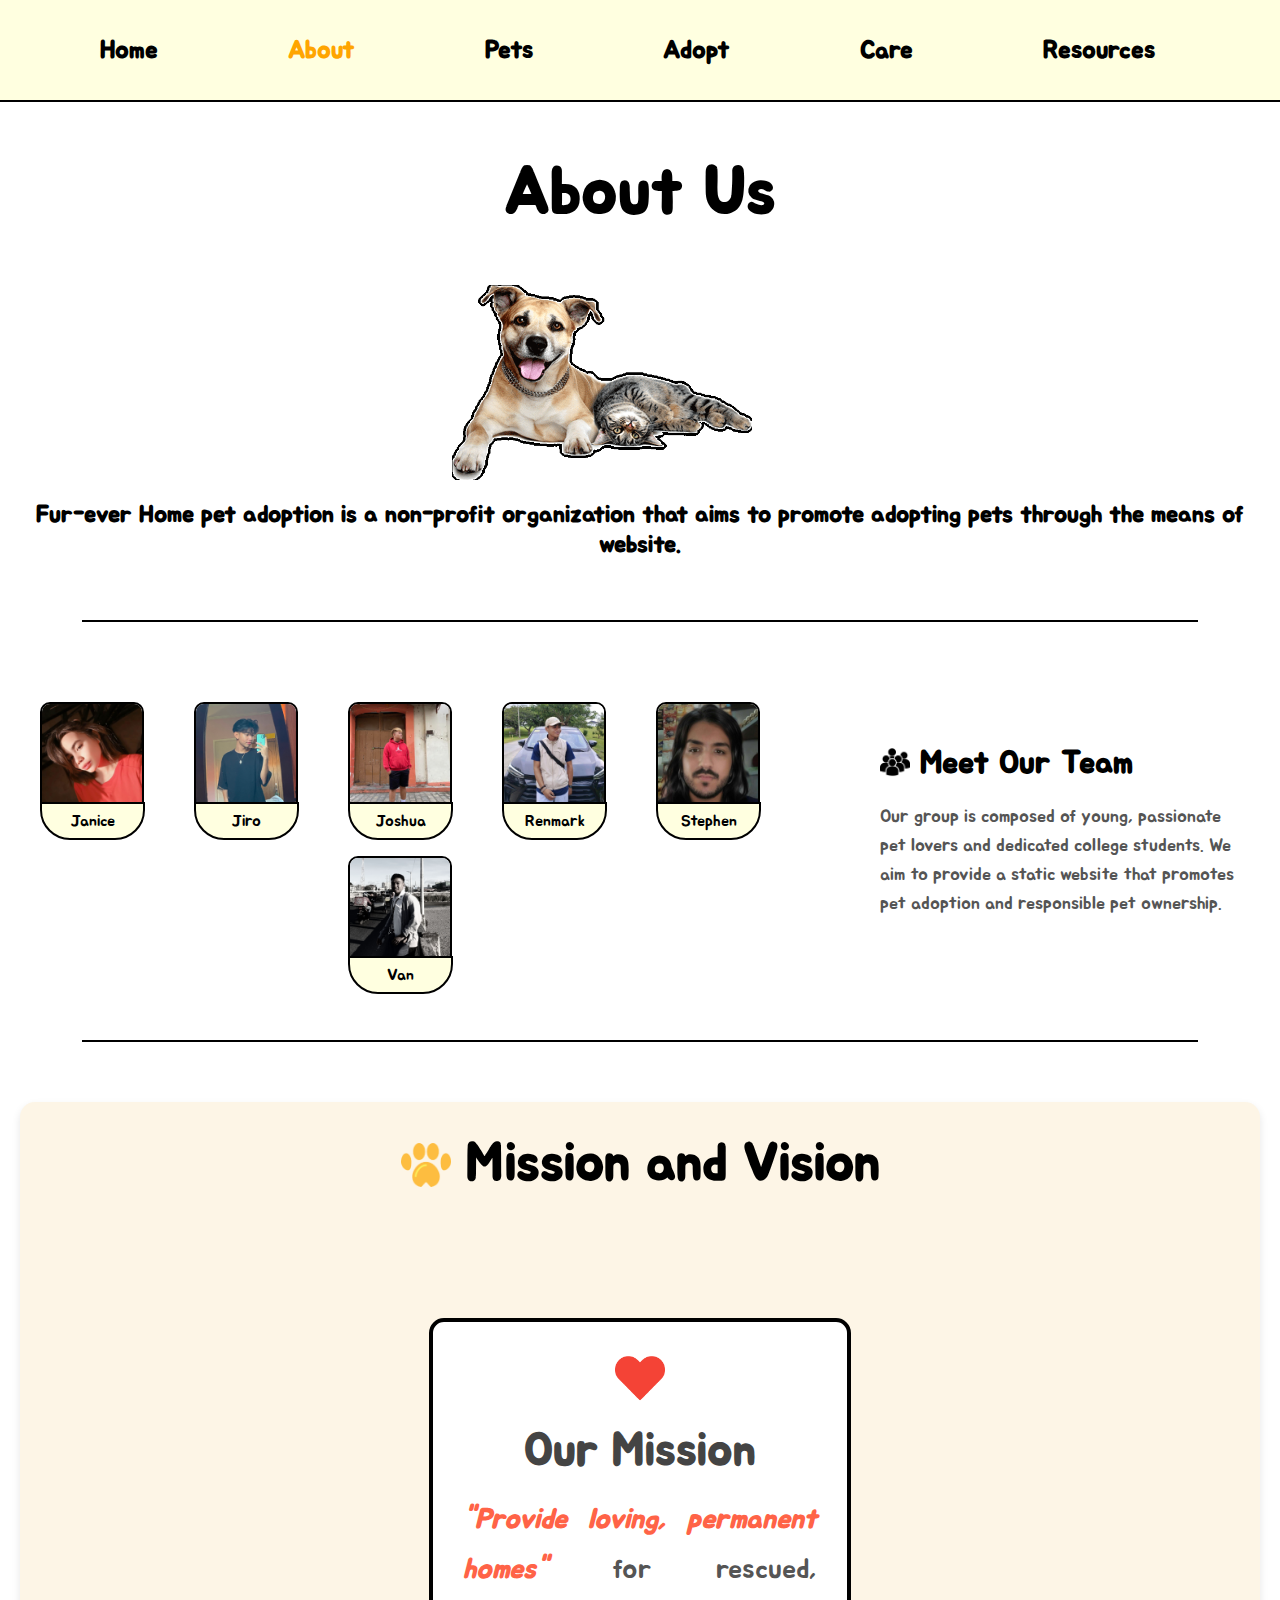
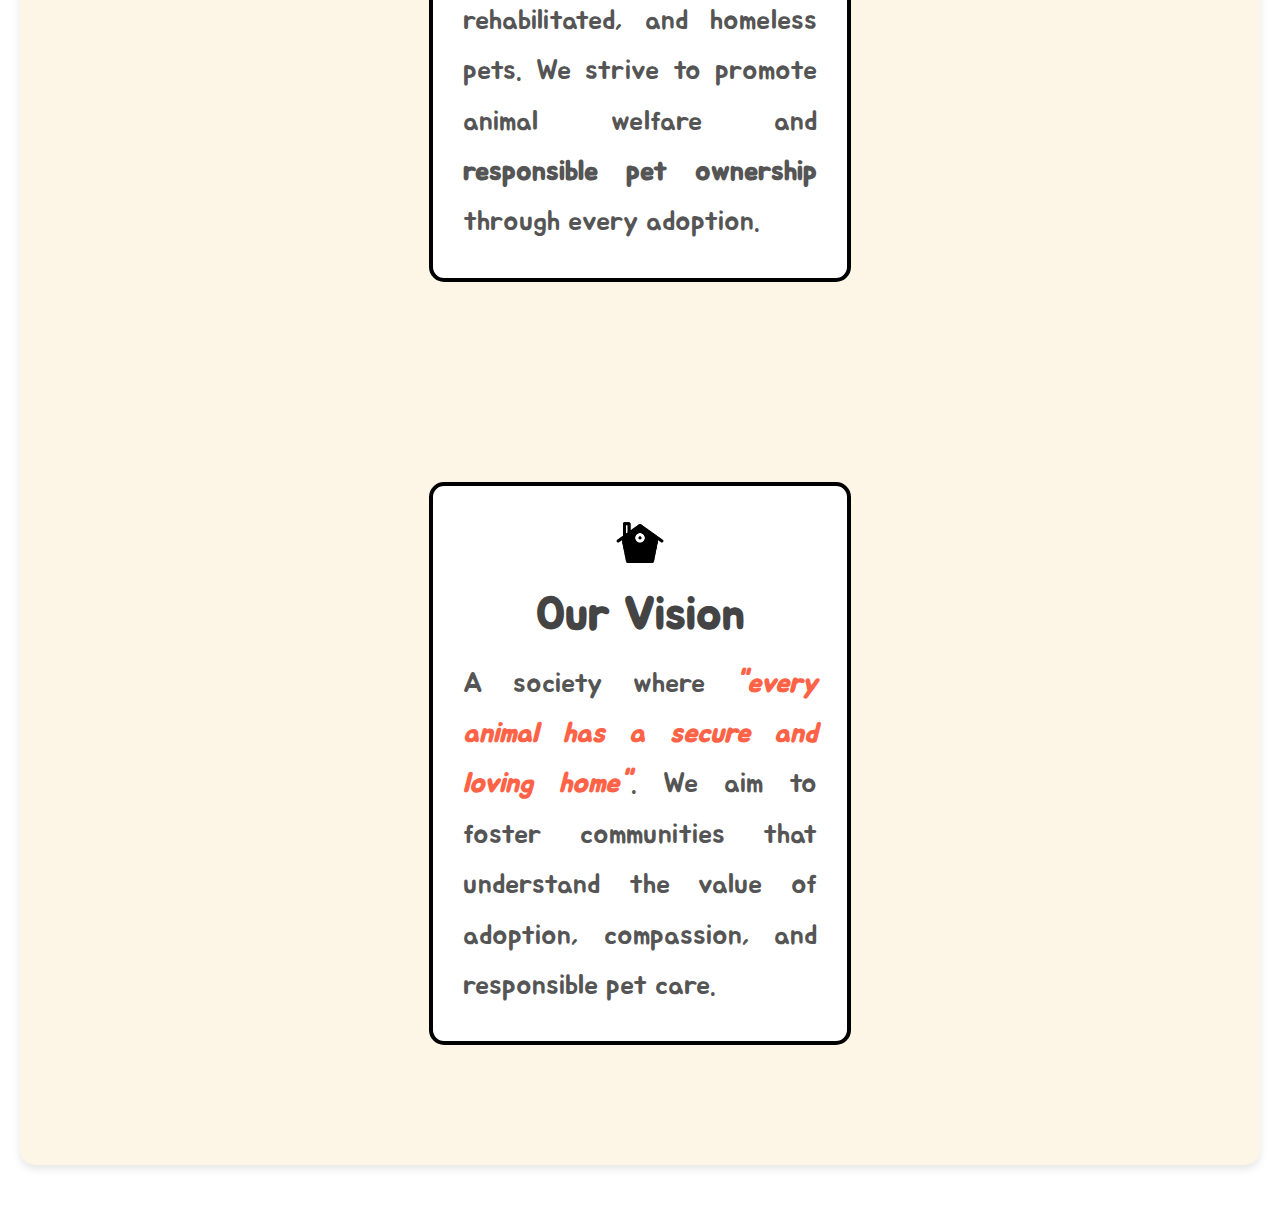
==== commit c8c2a253: "push" ====
--- a/about.html
+++ b/about.html
@@ -25,18 +25,20 @@
     <main>
         <!-- About Us Section -->
         <section class="about-us">
+       
             <h1>About Us</h1>
+       
             <div class="about-content">
                 <div class="talk-bubble-about tri-right border round btm-left-in">
                     <div class="talktext">
-                        <p>Hello! </p>
+                        <p>Hello!</p>
                     </div>
                     <div class="bubble-tail-left-about"></div>
                 </div>
                 <img src="images/about-image.png" alt="Cat And Dog" class="about-logo">
-                <p>
+                <h2>
                     Fur-ever Home pet adoption is a non-profit organization that aims to promote adopting pets through the means of website.
-                </p>
+                </h2>
             </div>
             <hr>
 
@@ -85,24 +87,34 @@
             <hr>
 
             <!-- Mission and Vision Section -->
-<!-- Mission and Vision Section -->
-<section class="mission-vision">
-    <div class="mission">
-        <img src="images/heart.png" alt="Mission Icon" class="mission-icon">
-        <h3>Our Mission</h3>
-        <p>
-            <span class="highlight">"Provide loving, permanent homes"</span> for rescued, rehabilitated, and homeless pets. 
-            We strive to promote animal welfare and <strong>responsible pet ownership</strong> through every adoption.
-        </p>
+
+<div class="mission-vision">
+    <div class="mission-vision-header">
+        <img src="images/icon/pawprint 1.png" alt="Logo" class="mission-vision-logo">
+        <h1>Mission and Vision</h1>
     </div>
-    <div class="vision">
-        <img src="images/house.png" alt="Vision Icon" class="vision-icon">
-        <h3>Our Vision</h3>
-        <p>
-            A society where <span class="highlight">"every animal has a secure and loving home"</span>. 
-            We aim to foster communities that understand the value of adoption, compassion, and responsible pet care.
-        </p>
+    <div class="mission-vision-content">
+        <div class="mission">
+            <img src="images/heart.png" alt="Mission Icon" class="mission-icon">
+            <h3>Our Mission</h3>
+            <p>
+                <span class="highlight">"Provide loving, permanent homes"</span> for rescued, rehabilitated, and homeless pets. 
+                We strive to promote animal welfare and <strong>responsible pet ownership</strong> through every adoption.
+            </p>
+        </div>
+        <div class="vision">
+            <img src="images/house.png" alt="Vision Icon" class="vision-icon">
+            <h3>Our Vision</h3>
+            <p>
+                A society where <span class="highlight">"every animal has a secure and loving home"</span>. 
+                We aim to foster communities that understand the value of adoption, compassion, and responsible pet care.
+            </p>
+        </div>
     </div>
+</div>
+
+</div>
+</div>
 </section>
 
         </section>
--- a/css/styles.css
+++ b/css/styles.css
@@ -188,21 +188,30 @@
 }
 
 .text {
-    max-width: 400px;
-    text-align: center;
+    max-width: 50%;
+  
     margin-top: -200px;
     margin-bottom: 50px; 
+
+}
+
+.text h1 {
+    font-size: 60px;
+    margin-bottom: 20px;
+        /* justify the text*/
+    text-align: justify;
 }
 
 
 
 .btn {
-    padding: 20px 30px;
+
+    padding: 30px 50px;
     background-color: #FFE100;
     text-decoration: none;
     border-radius: 30px;
     border: 2px solid #333; 
-    margin-top: 50px;
+    font-size: 30px;
 }
 
 .pets {
@@ -386,43 +395,44 @@
 .about-us {
     text-align: center;
     padding: 50px 20px;
-    position: absolute;
-}
+
+}
+
+
 
 /* Talk Bubble Styles */
 .talk-bubble-about {
     display: inline-block;
-    position: absolute;
-    width: 150px;
+    width: 80px;
     opacity: 0;
     animation: fadeIn 1.5s forwards;
-    top: 4%;
-    left: 19%;
-
-}
+    transform: translateY(-150px); /* Move upwards by 50px */
+    margin-right: -180px; /* Add margin if needed */
+}
+
 
 .bubble-tail-left-about {
     position: absolute;
     width: 0;
     height: 0;
-    left: 20px;
-    bottom: -40px;
-    margin-bottom: 21px;
+    left: 16px;
     border: 10px solid;
     border-color: #000000 transparent transparent #000000;
-    transform: rotate(11deg); /* Optional: Add a slight rotation */
+    transform: rotate(2deg); /* Optional: Add a slight rotation */
 }
 
 .about-us h1 {
-    font-size: 36px;
-    margin-bottom: 20px;
-}
+    font-size: 66px;
+    margin-bottom: 50px;
+}
+
 
 .about-content {
     display: flex;
     justify-content: center;
     align-items: center;
     gap: 20px;
+    flex-wrap: wrap;
 }
 
 
@@ -600,26 +610,52 @@
 
 .mission-vision {
     display: flex;
-    justify-content: space-around;
-    align-items: flex-start;
-    flex-wrap: wrap;
-    gap: 40px;
-    margin-top: 50px;
+    flex-direction: column; /* Stack header and content vertically */
+    align-items: center;
     padding: 30px;
     background-color: #FDF5E6;
     border-radius: 15px;
     box-shadow: 0px 4px 8px rgba(0, 0, 0, 0.1);
 }
 
+.mission-vision-header {
+    display: flex;
+    align-items: center;
+    margin-bottom: 30px;
+}
+
+.mission-vision h1 {
+    font-size: 53px;
+margin: 0;
+ 
+    text-align: center;
+}
+
+.mission-vision-logo {
+    width: 50px; /* Adjust as needed */
+    height: auto;
+    margin-right: 15px;
+}
+
+.mission-vision-content {
+    display: flex;
+    justify-content: space-around; /* Distribute space around items */
+    align-items: flex-start; /* Align items to the start vertically */
+    width: 100%;
+    flex-wrap: wrap; /* Allow wrapping on smaller screens */
+    gap: 20px; /* Optional: Add gap between boxes */
+}
+
 .mission, .vision {
     background-color: #FFF;
     padding: 30px;
     border-radius: 15px;
-    width: 250px;
+    width: 30%;
     text-align: center;
     transition: transform 0.3s ease, box-shadow 0.3s ease;
-}
-
+    margin: 90px;
+    border: 4px solid #000000;
+}
 .mission:hover, .vision:hover {
     transform: scale(1.05);
     box-shadow: 0px 8px 16px rgba(0, 0, 0, 0.2);
@@ -631,13 +667,13 @@
 }
 
 .mission h3, .vision h3 {
-    font-size: 26px;
+    font-size: 46px;
     margin-bottom: 15px;
     color: #444;
 }
 
 .mission p, .vision p {
-    font-size: 18px;
+    font-size: 28px;
     text-align: justify;
     line-height: 1.8;
     color: #555;
@@ -688,7 +724,7 @@
 
 /* Pet Cards Layout */
 .pet-cards-container {
-    width: 70%;
+    width: 60%;
     margin: auto;
 
 
@@ -719,10 +755,10 @@
 }
 
 .pet-card img {
-    width: 100px;
-    height: 100px;
+    width: 50%;
+    height: 60%;
     object-fit: cover;
-    border-radius: 50%;
+    border-radius: 10%;
     margin-bottom: 10px;
 }
 .pet-card .gender-icon {
@@ -736,9 +772,9 @@
 .more-info-btn {
     margin-top: 10px;
     padding: 10px 15px;
-    background-color: #FFB6C1; /* Light pink color */
-    color: #fff;
-    border: none;
+    background-color: #FFFFE0;/* Light pink color */
+    color: #000000;
+    border: 2px solid #000000;
     border-radius: 20px;
     cursor: pointer;
     font-size: 16px;
@@ -746,7 +782,7 @@
 }
 
 .more-info-btn:hover {
-    background-color: #FF69B4; /* Hot pink color */
+    background-color: #2da63f; /* Hot pink color */
     transform: scale(1.05);
 }
 
@@ -779,6 +815,12 @@
     position: relative;
 }
 
+.modal h2 {
+    font-size: 32px;
+    margin-bottom: 20px;
+    text-align: center;
+}
+
 .close-btn {
     color: #aaa;
     position: absolute;
@@ -804,8 +846,8 @@
 
 .story-pet-img,
 .story-owner-img {
-    width: 200px;
-    height: 200px;
+    width: 40%;
+    height: 80%px;
     object-fit: cover;
     border-radius: 10px;
     margin: 10px;
@@ -929,8 +971,14 @@
 
 
 
+
 .step-content {
     flex: 1;
+ 
+}
+
+.step-content h1 {
+    text-align: left;
 }
 
 
@@ -941,21 +989,24 @@
   
     margin: 0;
     line-height: 1.6;
-
+    margin-left: 30px;
 }
 
 .map-container {
     display: flex;
-    flex-wrap: wrap; /* Allows maps to wrap on smaller screens */
-    justify-content: center; /* Centers the maps horizontally */
-    gap: 50px; /* Adds space between the maps */
+    flex-direction: row; /* Stack items vertically */
+    gap: 50px;
     padding: 20px 0;
     position: relative;
-}
+    margin: auto;
+    width: 80%;
+    align-items: center; /* Center items horizontally */
+}
+
 
 .map-item {
-    flex: 1 1 300px; /* Allows the maps to grow and shrink, with a minimum width of 300px */
-    max-width: 600px; /* Ensures maps don't get too large on very wide screens */
+    width: 100%;
+    max-width: 600px;
     text-align: center;
 }
 
@@ -991,9 +1042,9 @@
 
 .neighbor img
 {
-    width: 90%;
-    height: 80%;
-    object-fit: cover;
+    width:40%;
+    height: 70%;
+
     border-radius: 10px;
 }
 .neighbor-div .bubble-tail-left {
@@ -1004,35 +1055,37 @@
     bottom: -33px;
     margin-bottom: 21px;
     border: 10px solid;
-    border-color: #000000 transparent transparent #000000;
+    border-color: #ffffff transparent transparent #ffffff;
     transform: rotate(20deg); 
 }
 
 .neighbor-div .talk-bubble {
     background-color: white;
-    margin-bottom: 300px;
-    right: 42%;
+    top: 40%;
+    right: 48%;
+    border: 5px solid #ffffff;
 }
 
 
 .neighbor-div .talk-bubble1 {
     position: absolute;
+    width: 150px;
+    /*color white*/
     background-color: white;
-    margin-bottom: 200px;
-    right: 33px;
-
+    margin-bottom: 18%;
+    right: 30%;
+    border: 5px solid #ffffff;
 }
 
 .neighbor-div .bubble-tail-left1 {
     position: absolute;
     width: 0;
     height: 0;
-    right: 60px;
-    bottom: -23px;
-    margin-bottom: 21px;
+ left: 12%;
+    bottom: -17px;
     border: 10px solid;
-    border-color: #000000 transparent transparent #000000;
-    transform: rotate(20deg); 
+    border-color: #ffffff transparent transparent #ffffff;
+    transform: rotate(13deg); 
 }
 
 .rescue-section {
@@ -1048,18 +1101,21 @@
 .rescue-content {
     display: flex;
     flex-direction: row;
+    flex-wrap: wrap; /* Allow wrapping on smaller screens */
+    align-items: center;
     margin-top: 20px;
 }
 
 .rescue-image {
     flex: 1;
     text-align: center;
+  
 }
 
 .rescue-image img {
-    width: 70%;
-    height: 80%;
-
+    width: 100%;
+    height: 100%;
+    border: 2px solid #000000;
     border-radius: 10px;
 }
 
@@ -1076,14 +1132,25 @@
 }
 
 .rescue-steps ol {
-    list-style-type: decimal;
-    font-size: 20px;
-    line-height: 1.6;
-    padding-left: 20px;
-}
-
+    list-style: none; /* Remove default list styling */
+    padding: 0;
+}
 .rescue-steps li {
-    margin-bottom: 15px;
+    display: flex;
+    align-items: flex-start;
+    margin-bottom: 20px;
+    background-color: #FFFFE0; /* White background for each step */
+    padding: 15px;
+    border-radius: 8px;
+    transition: background-color 0.3s;
+    border: 2px solid #000000;
+}
+.rescue-steps li:hover {
+    background-color: #e6f7ff; /* Light blue on hover */
+}
+.rescue-steps li p {
+    margin: 0;
+    line-height: 1.5;
 }
 
 
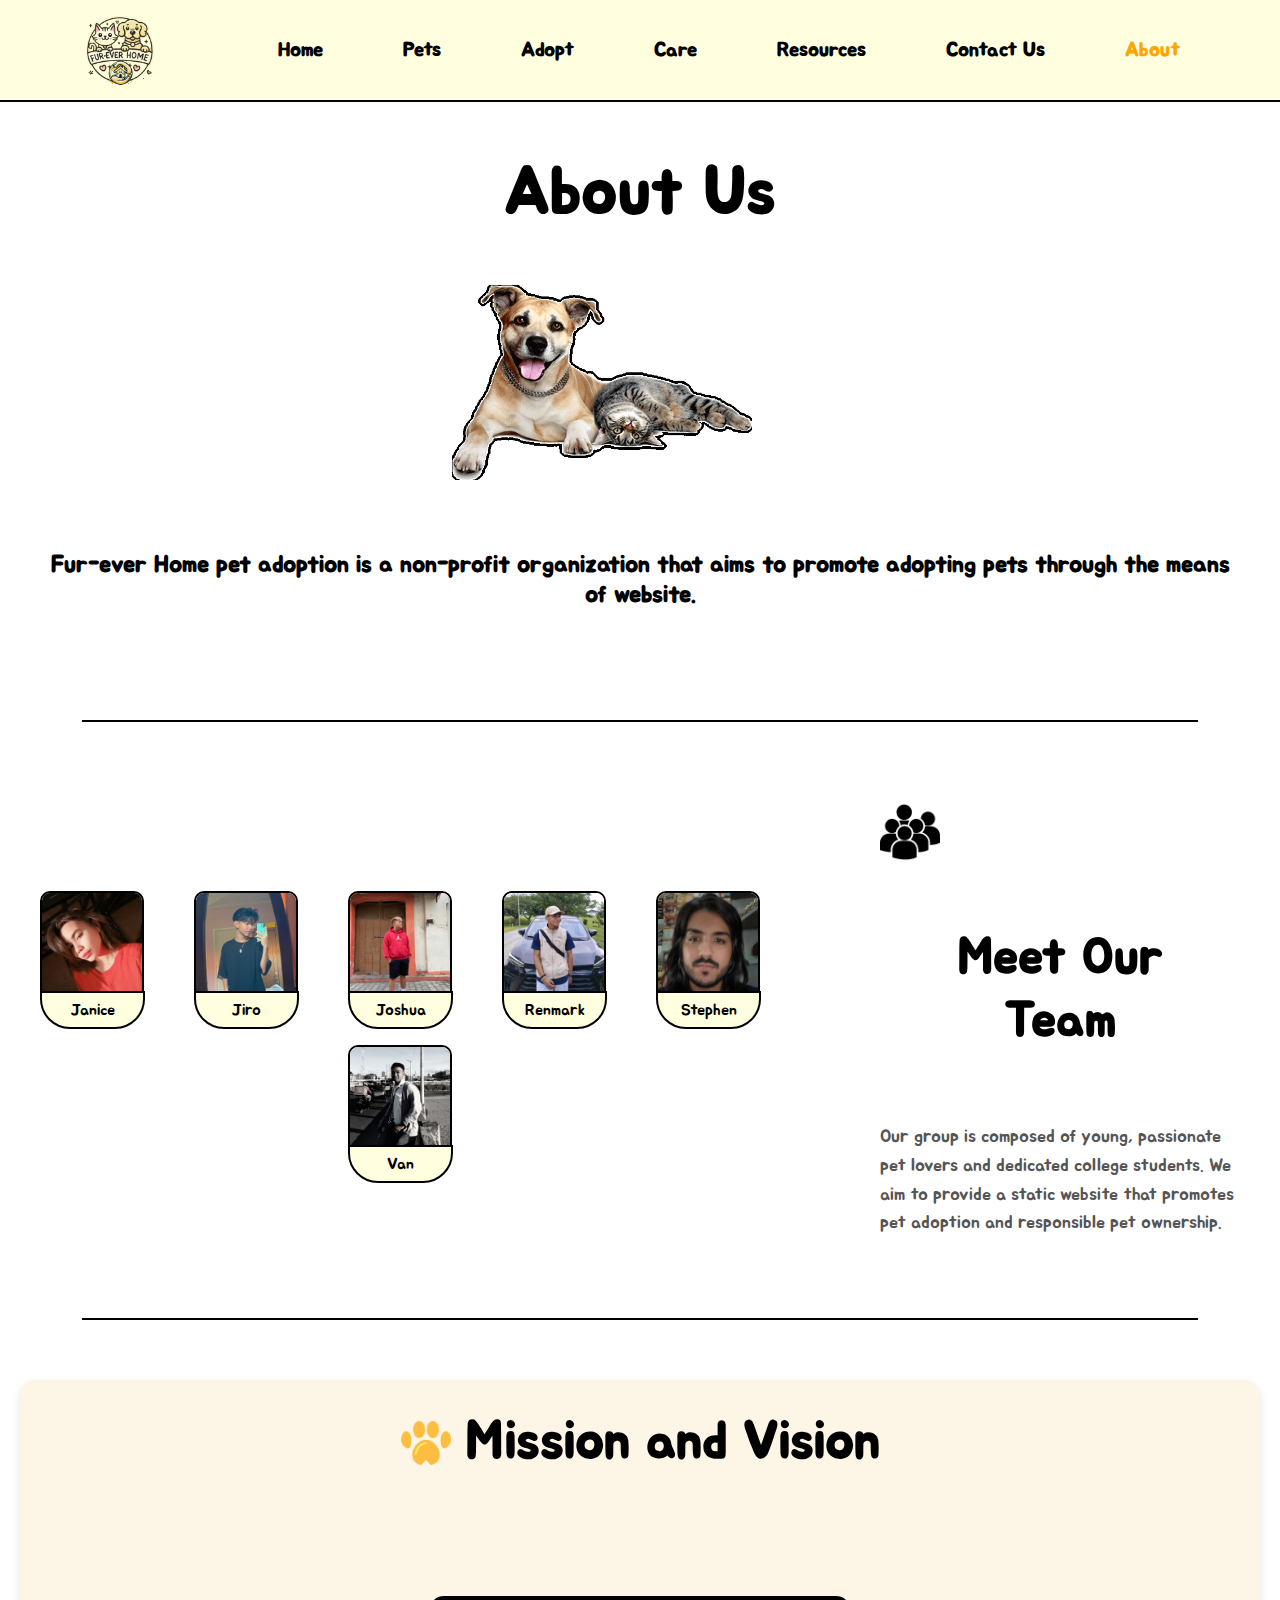
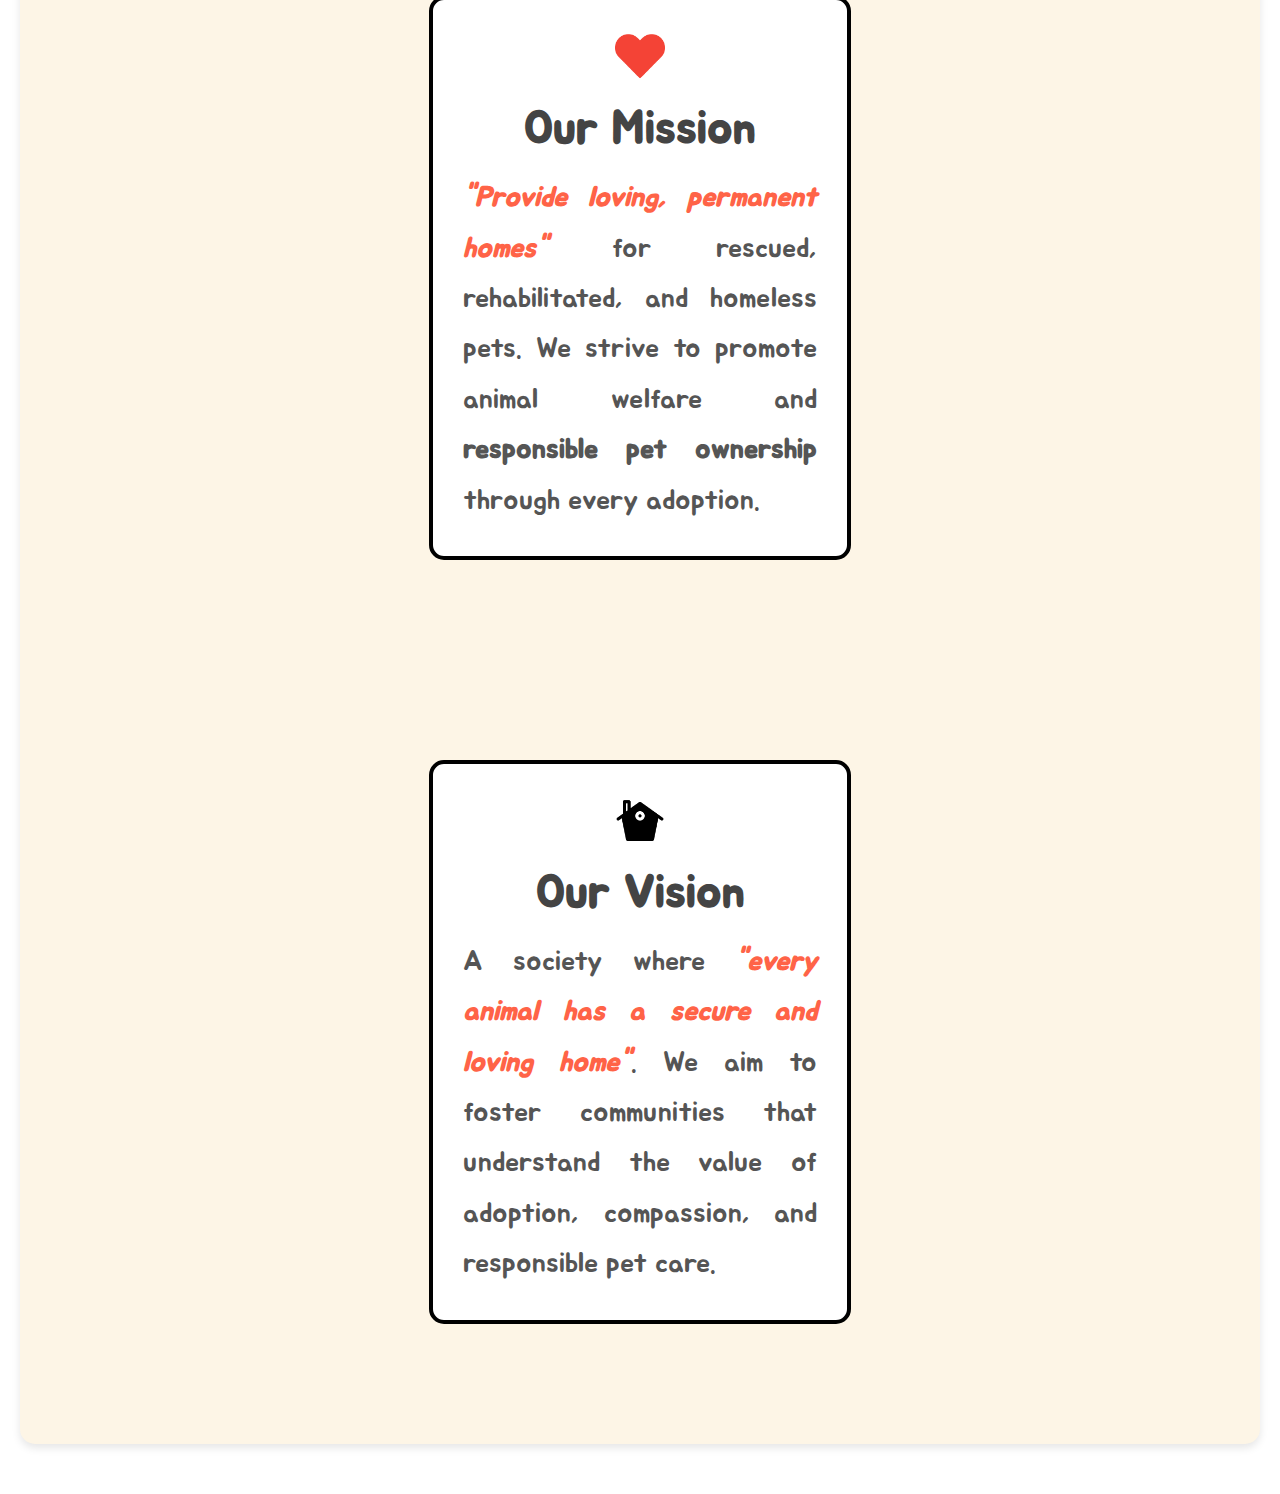
==== commit cd07a660: "Push" ====
--- a/about.html
+++ b/about.html
@@ -12,11 +12,12 @@
         <div class="nav-links-container">
             <ul class="nav-links">
                 <li><a href="index.html">Home</a></li>
-                <li><a href="about.html" class="active">About</a></li>
                 <li><a href="pets.html">Pets</a></li>
                 <li><a href="adopt.html">Adopt</a></li>
                 <li><a href="care.html">Care</a></li>
                 <li><a href="resources.html">Resources</a></li>
+                <li><a href="contact.html">Contact Us</a></li>
+                <li><a href="about.html" class="active">About</a></li>
             </ul>
         </div>
     </nav>
--- a/css/styles.css
+++ b/css/styles.css
@@ -8,7 +8,6 @@
 body {
     font-family: 'Jua', sans-serif;
 }
-
 /* Navbar Styling */
 .navbar {
     background-color: #FFFFE0;
@@ -17,7 +16,7 @@
     justify-content: space-between;
     padding: 10px 20px;
     border-bottom: 2px solid #000000;
-    font-size: 20px;
+    position: relative;
 }
 
 /* Logo Styling */
@@ -42,13 +41,13 @@
     border: none;
     cursor: pointer;
     padding: 0;
-    z-index: 10;
+    z-index: 40;
 }
 
 .hamburger span {
     display: block;
     width: 100%;
-    height: 3px;
+    height: 5px;
     background-color: #000;
     border-radius: 2px;
     transition: background-color 0.3s, transform 0.3s;
@@ -56,7 +55,7 @@
 
 /* Transform spans into an "X" when active */
 .hamburger.active span:nth-child(1) {
-    transform: rotate(45deg) translate(5px, 5px);
+    transform: rotate(55deg) translate(10px, 3px);
 }
 
 .hamburger.active span:nth-child(2) {
@@ -73,18 +72,17 @@
     align-items: center;
 }
 
-/* Nav Links */
 .nav-links {
     display: flex;
     list-style-type: none;
-    margin-right: 100px;
+    margin-right: 60px;
 }
 
 /* Nav Links Styles */
 .nav-links a {
     text-decoration: none !important;
     color: #000 !important;
-    font-size: 25px;
+    font-size: 20px;
     font-weight: bold;
     padding: 10px 15px;
     border: 5px dashed transparent;
@@ -107,57 +105,94 @@
 
 /* Mobile Menu Styles */
 @media (max-width: 767px) {
+
+    .logo {
+        width: 100px;
+        height: 100px;
+        background-image: url('../images/logo.png');
+        background-repeat: no-repeat;
+        background-size: contain;
+        margin-right: 80%;
+
+    }
     .nav-links-container {
-        display: none; /* Hide by default on mobile */
+        display: none;
+        flex-direction: column;
+        align-items: center;
+        width: 100%;
         position: absolute;
         top: 100%;
         left: 0;
-        width: 100%;
         background-color: #FFFFE0;
-        flex-direction: column;
-        border-top: 2px solid #000;
-        padding: 20px 0;
-    }
-
-    /* Display nav-links in a vertical stack */
+        border-top: 3px solid #000;
+        border-bottom: 3px solid #000;
+        z-index: 9;
+    }
+
     .nav-links {
         flex-direction: column;
         align-items: center;
+        width: 100%;
+    }
+
+    .nav-links li {
+        width: 100%;
     }
 
     .nav-links a {
-        font-size: 20px;
+        font-size: 24px;
         padding: 15px 0;
-    }
-
-    /* Show the hamburger button on mobile */
+        width: 100%;
+        text-align: center;
+    }
+
     .hamburger {
         display: flex;
-    }
-
-    /* Show the mobile menu when active */
-    .nav-links-container.mobile-menu.active {
+        position: absolute; /* Position it absolutely */
+        top: 60px;
+        right: 40px; /* Position it from the right */
+        z-index: 100; /* Ensure it stays above other elements */
+   
+        margin-left: 0;
+    }
+
+    .nav-links-container.active {
         display: flex;
-        animation: slideDown 0.3s ease-out;
-    }
+        animation: slideDown 0.4s ease-out;
+    }
+
+  
 
     /* Slide-down animation */
     @keyframes slideDown {
         from {
-            transform: translateY(-20px);
+            transform: translateY(-10px);
             opacity: 0;
         }
         to {
-            transform: translateY(0);
+            transform: translateY(23);
             opacity: 1;
         }
     }
-}
-
-/* Larger Screens */
+
+    /* Slide-up animation */
+@keyframes slideUp {
+    from {
+        transform: translateY(0);
+        opacity: 1;
+    }
+    to {
+        transform: translateY(-20px);
+        opacity: 0;
+    }
+}
+
+
+}
+
 @media (min-width: 768px) {
     .nav-links {
-        gap: 90px;
+        gap: 40px;
     }
 }
 
@@ -176,7 +211,8 @@
     margin-bottom: 20px;
 }
 .hero h2 {
-    margin-bottom: 40px; /* Adjust the value as needed */
+    margin-bottom: 70px; /* Adjust the value as needed */
+    margin-right: 25%;
 }
 .content {
     display: flex;
@@ -212,6 +248,7 @@
     border-radius: 30px;
     border: 2px solid #333; 
     font-size: 30px;
+  
 }
 
 .pets {
@@ -398,6 +435,12 @@
 
 }
 
+.about-us  h2 {
+    text-align: center;
+    padding: 50px 20px;
+
+}
+
 
 
 /* Talk Bubble Styles */
@@ -508,38 +551,8 @@
 }
 
 
-.pet-name {
-    display: none;
-    position: absolute;
-    left: 50%;
-    transform: translateX(-50%);
-    background-color: #FFFFE0;
-    padding: 5px;
-    border-radius: 5px;
-    border: 1px solid #000;
-    color: #333;
-    font-size: 14px;
-    width: 60px;
-    text-align: center;
-}
-
-.pet-img {
-    display: none;
-    position: absolute;
-    top: 110px; /* Position the pet image below the team member */
-    left: 50%;
-    transform: translateX(-50%);
-    width: 100px;
-    height: 100px;
-    object-fit: cover;
-    border-radius: 10px;
-    border: 2px solid #000;
-}
-
-.team-member:hover .pet-name, .team-member:hover .pet-img {
-    display: block;
-    transition: all 0.3s ease;
-}
+
+
 
 /* Optionally, apply hover effect to change the image's border color */
 .team-member:hover img.team-img {
@@ -567,17 +580,17 @@
 }
 
 .team-description h2 {
-    font-size: 32px;
+    font-size: 50px;
     margin-bottom: 20px;
-    display: inline-flex; /* Use inline-flex for better control of alignment */
-    align-items: center; /* Align the icon and text vertically */
+    display: inline-flex; 
+    align-items: center; 
 }
 
 .team-icon {
-    width: 30px; /* Adjust size to fit well beside the text */
+    width: 60px; 
     height: auto;
-    margin-right: 5px; /* Add space between icon and text */
-    vertical-align: middle; /* Ensure vertical alignment with text */
+    margin-right: 5px; 
+    vertical-align: middle; 
     margin-bottom: 15px;
 }
 
@@ -610,7 +623,7 @@
 
 .mission-vision {
     display: flex;
-    flex-direction: column; /* Stack header and content vertically */
+    flex-direction: column;
     align-items: center;
     padding: 30px;
     background-color: #FDF5E6;
@@ -639,11 +652,11 @@
 
 .mission-vision-content {
     display: flex;
-    justify-content: space-around; /* Distribute space around items */
-    align-items: flex-start; /* Align items to the start vertically */
+    justify-content: space-around;
+    align-items: flex-start; 
     width: 100%;
-    flex-wrap: wrap; /* Allow wrapping on smaller screens */
-    gap: 20px; /* Optional: Add gap between boxes */
+    flex-wrap: wrap;
+    gap: 20px; 
 }
 
 .mission, .vision {
@@ -724,8 +737,9 @@
 
 /* Pet Cards Layout */
 .pet-cards-container {
-    width: 60%;
+    width: 80%;
     margin: auto;
+    font-size: 30px;
 
 
 }
@@ -746,6 +760,66 @@
     border: 3px solid black;
     box-shadow: 0 2px 8px rgba(0, 0, 0, 0.1);
     transition: transform 0.3s ease, box-shadow 0.3s ease;
+    position: relative; /* Added for positioning child elements */
+    overflow: hidden; /* Added to hide overflowed content */
+}
+.pet-images {
+    position: relative;
+    width: 100%;
+    height: auto;
+    overflow: hidden;
+}
+
+.pet-image,
+.owner-image {
+    position: absolute;
+    top: 0;
+    left: 0;
+    width: 100%;
+    height: 100%;
+    object-fit: cover; /* Ensures images cover the container */
+    display: block;
+    transition: opacity 0.3s ease;
+}
+
+.owner-image {
+    opacity: 0;
+    transition: opacity 0.3s ease;
+}
+
+/* On hover, show the owner image */
+.pet-card:hover .owner-image {
+    opacity: 1;
+}
+.read-story-link {
+    display: none;
+    position: absolute;
+    bottom: 10px;
+    left: 0;
+    right: 0;
+    text-align: center;
+    font-size: 16px;
+    color: #000;
+    text-decoration: none;
+    background-color: rgba(255, 255, 255, 0.8);
+    padding: 5px;
+    border-radius: 10px;
+    transition: opacity 0.3s ease;
+}
+
+.pet-card:hover .read-story-link {
+    display: block;
+    opacity: 1;
+}
+/* On hover, hide the pet image */
+.pet-card:hover .pet-image {
+    opacity: 0;
+}
+/* Position images absolutely within the container */
+.pet-image, .owner-image {
+    position: absolute;
+    top: 0;
+    left: 0;
 }
 
 .pet-card:hover {
@@ -754,43 +828,24 @@
     z-index: 1;
 }
 
-.pet-card img {
+.pet-card > img {
     width: 50%;
-    height: 60%;
+    height: auto;
     object-fit: cover;
     border-radius: 10%;
     margin-bottom: 10px;
 }
 .pet-card .gender-icon {
-    width: 30px; /* Adjust the width to make the icon smaller */
+    width: 30px; 
     height: auto;
     margin-top: 5px;
 }
 
 
-/* Styles for the 'Read Story' button */
-.more-info-btn {
-    margin-top: 10px;
-    padding: 10px 15px;
-    background-color: #FFFFE0;/* Light pink color */
-    color: #000000;
-    border: 2px solid #000000;
-    border-radius: 20px;
-    cursor: pointer;
-    font-size: 16px;
-    transition: background-color 0.3s ease, transform 0.2s ease;
-}
-
-.more-info-btn:hover {
-    background-color: #2da63f; /* Hot pink color */
-    transform: scale(1.05);
-}
-
-.gender {
-    font-size: 24px;
-}
-
-/* ... (existing styles) ... */
+
+
+
+
 
 /* Modal Styles */
 .modal {
@@ -943,7 +998,7 @@
 .adoption-center {
     display: flex;
     align-items: flex-start;
-    max-width: 70%;
+    max-width: 100%;
 
     padding: 20px;
 
@@ -1235,9 +1290,24 @@
 }
 /* care.html */
 .care {
-    padding: 40px 20px;
-    text-align: center;
-}
+    padding: 70px 20px;
+    text-align: center;
+}
+
+.care h1 {
+    font-size: 56px;
+    color: #333;
+    margin-bottom: 40px;
+}
+
+.care ul {
+/* justify */
+    text-align: left;
+    margin-left: 20px;
+   
+}
+
+
 
 .icon {
     max-width: 50px;
@@ -1252,37 +1322,48 @@
 }
 
 .care h1 {
-    font-size: 36px;
+    font-size: 56px;
     color: #333;
     margin-bottom: 20px;
 }
 
 .care-section {
-    display: flex;
-    flex-direction: column;
-    gap: 40px;
     margin-top: 30px;
 }
 
-/* Care Category Styles */
+
+
 .care-category {
+    display: none;
     padding: 20px;
     border: 2px solid #C3B091;
     border-radius: 10px;
     background-color: #fff;
-}
-
+    margin-bottom: 40px;
+}
+
+.care-category.active {
+    display: block;
+}
 .care-category h2 {
-    font-size: 28px;
+
     margin-bottom: 15px;
     color: #333;
+}
+
+.collapsible-buttons-container {
+    display: flex;
+    justify-content: center;
+    flex-wrap: wrap;
+    gap: 20px;
+    margin-bottom: 30px;
 }
 
 .collapsible {
     background-color: #FFF2C1;
     cursor: pointer;
-    padding: 8px;
-    width: 100%;
+    padding: 10px 20px;
+    width: 200px;
     border: none;
     text-align: center;
     outline: none;
@@ -1291,35 +1372,42 @@
     align-items: center;
     justify-content: center;
     border-radius: 50px;
-    margin: 0 auto;
     border: 2px solid black;
-    margin-bottom: 20px;
-}
-
-.collapsible-content {
+}
+
+.care-category .collapsible-content {
     max-height: 0;
     overflow: hidden;
     transition: max-height 0.3s ease-out;
 }
 
+.care-category.active .collapsible-content {
+    max-height: 5000px; 
+}
 .collapsible.active + .collapsible-content {
     max-height: 5000px;
 }
 
 .collapsible:hover {
-    background-color: #e2e2e2;
+    background-color: #2da63f;
 }
 
 .collapsible.active {
-    background-color: #ddd;
+    background-color: #2da63f;
 }
 
 .collapsible .collapsible-title {
     display: flex;
     align-items: center;
-    font-size: 28px;
+    font-size: 24px;
     color: #333;
     font-family: 'Jua', sans-serif;
+}
+
+.collapsible .icon {
+    max-width: 30px;
+    margin-right: 10px;
+    vertical-align: middle;
 }
 
 /* Feeding Practices Section */
@@ -1335,7 +1423,7 @@
 
 .dog-feeding, .dog-exercise, .dog-grooming, .dog-healthcare {
     width: 100%;
-    max-width: 450px;
+    max-width: 30%;
     background-color: #FFF2C1;
     padding: 20px;
     border-radius: 20px;
@@ -1346,7 +1434,7 @@
 
 .cat-feeding, .cat-exercise, .cat-grooming, .cat-healthcare {
     width: 100%;
-    max-width: 450px;
+    max-width: 30%;
     background-color: #DBCC95;
     padding: 20px;
     border-radius: 20px;
@@ -1376,7 +1464,7 @@
 .dog-exercise li, .cat-exercise li,
 .dog-grooming li, .cat-grooming li,
 .dog-healthcare li, .cat-healthcare li {
-    font-size: 18px;
+    font-size: 30px;
     color: #333;
     margin-bottom: 8px;
 }
@@ -1449,181 +1537,257 @@
 /* end of care.html */
 
 
-
 /* Contact Us Section Styling */
 .contact-us {
     padding: 60px 0;
     background-color: #fff;
 }
+
 .contact-us h1 {
-    font-family: var(--heading-font);
-    font-size: 36px;
+    font-size: 44px;
+    margin-bottom: 40px;
+    color: #333;
+    text-align: center;
+}
+
+/* Contact Form Container */
+.contact-form-container {
+    display: flex;
+    justify-content: center;
+    align-items: flex-start;
+    gap: 40px;
+    margin-bottom: 60px;
+    flex-wrap: wrap;
+}
+
+.contact-left {
+    flex: 1;
+    min-width: 200px;
+    max-width: 50%;
+    
+}
+
+.contact-left h2 {
+    font-size: 38px;
+    color: #333;
+    margin-bottom: 30px;
+}
+
+.contact-left .operating-hours-box {
+    background-color: #FFF2C1;
+    padding: 20px;
+    border-radius: 15px;
+    text-align: left;
+    border: 3px solid #000000;
+    box-shadow: 0 2px 8px rgba(0, 0, 0, 0.1);
+}
+
+.contact-left .operating-hours-box .contact-icon {
+    display: flex;
+    align-items: center;
+    margin-bottom: 15px;
+}
+
+.contact-left .operating-hours-box .contact-icon img {
+    width: 40px;
+    height: auto;
+    margin-right: 10px;
+}
+
+.contact-left .operating-hours-box h2 {
+    font-size: 28px;
+    margin: 0;
+}
+
+.contact-form-box {
+    flex: 1;
+    min-width: 300px;
+    max-width: 600px;
+    background-color: #FFF2C1;
+    padding: 40px;
+    border-radius: 15px;
+    text-align: left;
+    border: 3px solid #000000;
+    box-shadow: 0 2px 8px rgba(0, 0, 0, 0.1);
+}
+
+.contact-form-box .contact-icon {
+    display: flex;
+    align-items: center;
     margin-bottom: 20px;
-    color: var(--text-color);
-}
-
-.contact-us hr {
-    border: none;
-    border-bottom: 1px solid var(--primary-color);
-    margin: 40px 0;
-}
-
-.contact-us p {
+}
+
+.contact-form-box .contact-icon img {
+    width: 50px;
+    height: auto;
+    margin-right: 15px;
+}
+
+.contact-form-box h2 {
+    font-size: 32px;
+    margin: 0;
+}
+
+.contact-form {
+    margin-top: 20px;
+}
+
+.contact-form .form-group {
+    margin-bottom: 20px;
+}
+
+.contact-form label {
+    display: block;
     font-size: 18px;
-    margin-bottom: 40px;
-    line-height: 1.6;
-}
-
-
-.contact-info h2,
-.visit-us h2,
-.operating-hours h2,
-.follow-us h2 {
-    font-size: 28px;
-    margin-bottom: 20px;
-    color: var(--text-color);
-}
-
-.contact-info,
-.visit-us,
-.operating-hours,
-.follow-us {
-    margin-bottom: 40px;
-}
-
-.contact-info p, .visit-us p, .operating-hours p {
+    margin-bottom: 5px;
+}
+
+.contact-form input,
+.contact-form textarea {
+    width: 100%;
+    padding: 10px;
+    font-size: 16px;
+    border: 2px solid #ccc;
+    border-radius: 5px;
+    font-family: 'Jua', sans-serif; /* Ensure font is Jua */
+}
+
+.contact-form input:focus,
+.contact-form textarea:focus {
+    outline: none;
+    border-color: #333;
+}
+
+.submit-btn {
+    background-color: #FFE100;
+    color: #333;
+    padding: 12px 30px;
     font-size: 18px;
-    color: #555;
-    line-height: 1.6;
-}
-
-
-
-.visit-us img {
-    max-width: 100%;
-    height: auto;
-    border-radius: 10px;
-    margin-top: 10px;
-    box-shadow: 0 2px 8px rgba(0, 0, 0, 0.1);
-}
-
-/* Social Media Icons */
-.social-icons {
-    display: flex;
-    justify-content: center;
-    gap: 20px;
-}
-
-.social-icons img {
-    width: 40px;
-    height: 40px;
-    transition: transform 0.3s ease;
-}
-
-.social-icons img:hover {
-    transform: scale(1.1);
-}
-
-/* Responsive Design for Contact Section */
-@media (max-width: 768px) {
-    .contact-us h1 {
-        font-size: 28px;
-    }
-
-    .contact-info p, .visit-us p, .operating-hours p {
-        font-size: 16px;
-    }
-}
-
-@media (max-width: 480px) {
-    .contact-us h1 {
-        font-size: 24px;
-    }
-
-    .contact-info p, .visit-us p, .operating-hours p {
-        font-size: 14px;
-    }
-
-    .social-icons img {
-        width: 35px;
-        height: 35px;
-    }
-}
-/* Exercise Section Styling */
-.care-category h2 {
-    font-size: 28px;
-    margin-bottom: 20px;
-    color: #333;
-}
-
-.care-category p {
-    font-size: 18px;
-    color: #555;
-    line-height: 1.6;
-}
-
-/* Grooming Section Styling */
-.grooming-practices {
-    display: flex;
-    gap: 40px;
+    border: 2px solid #333;
+    border-radius: 30px;
+    cursor: pointer;
+    transition: background-color 0.3s ease, transform 0.2s ease;
+    font-family: 'Jua', sans-serif; /* Ensure font is Jua */
+}
+
+.submit-btn:hover {
+    background-color: #C3B091;
+    transform: scale(1.05);
+}
+
+/* Contact Container */
+.contact-container {
+    display: flex;
     justify-content: space-around;
     flex-wrap: wrap;
-}
-
-.grooming-practices h3 {
-    font-size: 22px;
+    gap: 40px;
+    margin-top: 40px;
+}
+
+.contact-box {
+    background-color: #FFF2C1;
+    padding: 20px;
+    border-radius: 15px;
+    width: 30%;
+    min-width: 250px;
+    text-align: left;
+    border: 3px solid #000000;
+    box-shadow: 0 2px 8px rgba(0, 0, 0, 0.1);
+}
+
+.contact-box .contact-icon {
+    display: flex;
+    align-items: center;
     margin-bottom: 15px;
-    color: #555;
-}
-
-.grooming-practices ul {
-    list-style-type: disc;
-    padding-left: 20px;
-}
-
-.grooming-practices li {
+}
+
+.contact-box .contact-icon img {
+    width: 40px;
+    height: auto;
+    margin-right: 10px;
+}
+
+.contact-box h2 {
+    font-size: 28px;
+    margin: 0;
+}
+
+.contact-box p {
+    font-size: 18px;
+    margin-bottom: 20px;
+}
+
+.contact-box ul {
+    list-style: none;
+    padding: 0;
+    margin: 0;
+}
+
+.contact-box ul li {
     font-size: 18px;
     margin-bottom: 10px;
+}
+
+.contact-box ul li a {
     color: #333;
-}
-
-/* Health Care Section Styling */
-.health-care-section {
-    background-color: #F8F8F8;
-    padding: 20px;
-    border-radius: 10px;
-    box-shadow: 0 2px 8px rgba(0, 0, 0, 0.1);
-}
-
-.health-care-section h3 {
-    font-size: 22px;
-    margin-bottom: 10px;
-    color: #555;
-}
-
-.health-care-section p {
-    font-size: 18px;
-    line-height: 1.6;
-    color: #333;
-}
-
-/* Responsive Design for Care Categories */
+    text-decoration: none;
+}
+
+.contact-box ul li a:hover {
+    text-decoration: underline;
+}
+
+.contact-box .map-container {
+    margin-top: 20px;
+}
+
+.contact-box .map-container iframe {
+    width: 100%;
+    height: 300px;
+    border: 0;
+    border-radius: 8px;
+}
+
+/* Responsive Design */
+@media (max-width: 992px) {
+    .contact-form-container {
+        flex-direction: column;
+        align-items: center;
+    }
+
+    .contact-left,
+    .contact-form-box {
+        max-width: 80%;
+    }
+
+    .contact-left {
+        order: 1;
+    }
+
+    .contact-form-box {
+        order: 2;
+    }
+
+    .contact-container {
+        flex-direction: column;
+        align-items: center;
+    }
+
+    .contact-box {
+        width: 80%;
+        margin-bottom: 30px;
+    }
+}
+
 @media (max-width: 768px) {
-    .grooming-practices,
-    .health-care-section {
-        flex-direction: column;
-        gap: 20px;
-    }
-
-    .grooming-practices h3, .health-care-section h3 {
-        font-size: 20px;
-    }
-
-    .grooming-practices ul, .health-care-section p {
-        font-size: 16px;
-    }
-}
-
+    .contact-left h2 {
+        font-size: 28px;
+    }
+
+    .contact-form-box h2 {
+        font-size: 28px;
+    }
+}
 
 
 /* resources.html */
@@ -1634,7 +1798,7 @@
 .resources-section h1 {
     text-align: center;
     margin-bottom: 40px;
-    font-size: 36px;
+    font-size: 56px;
     color: #333;
 }
 
@@ -1718,7 +1882,7 @@
 .faq-question {
     cursor: pointer;
     padding: 15px;
-    font-size: 20px;
+    font-size: 40px;
     position: relative;
     background-color: #FFF2C1;
     border-radius: 5px;
@@ -1741,6 +1905,12 @@
     overflow: hidden;
     transition: max-height 0.3s ease;
     padding: 0 15px;
+ 
+}
+
+.faq-answer p {
+    font-size: 48px;
+    line-height: 1.6;
 }
 
 .faq-item.active .faq-answer {
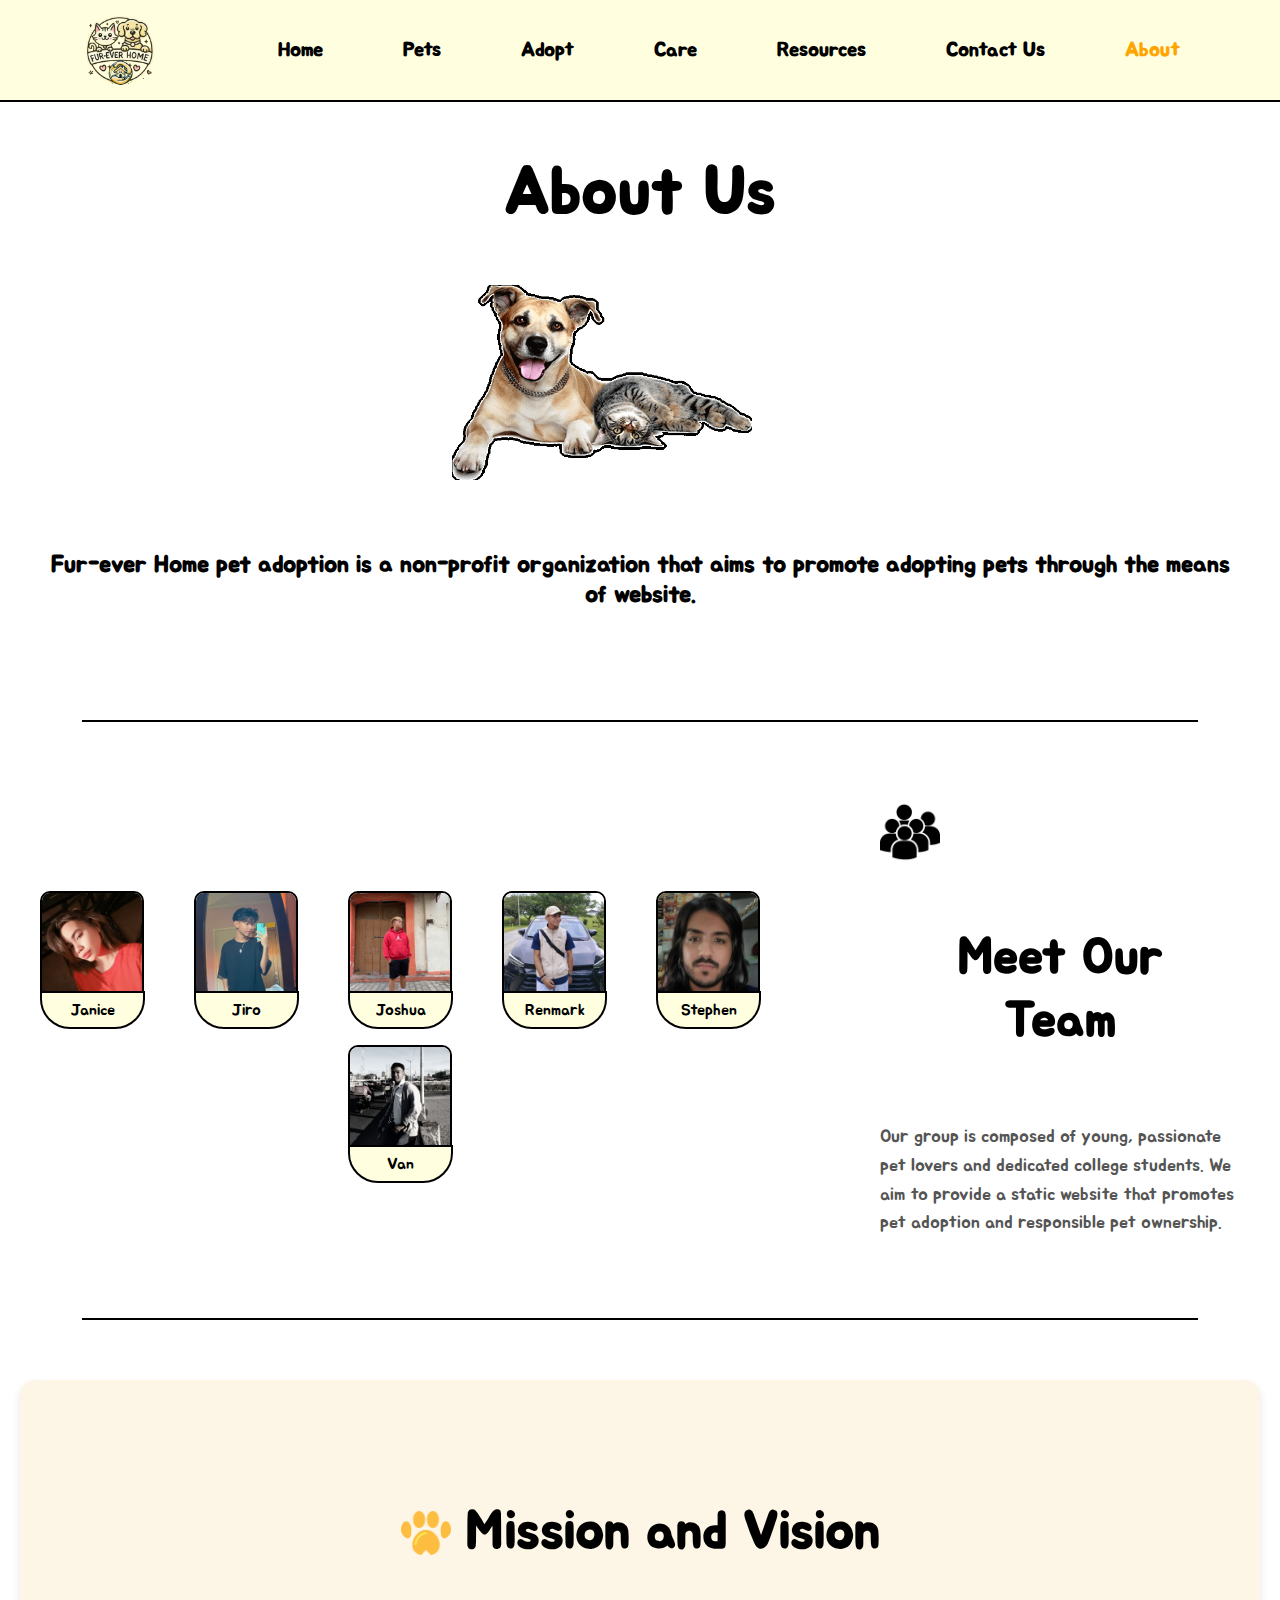
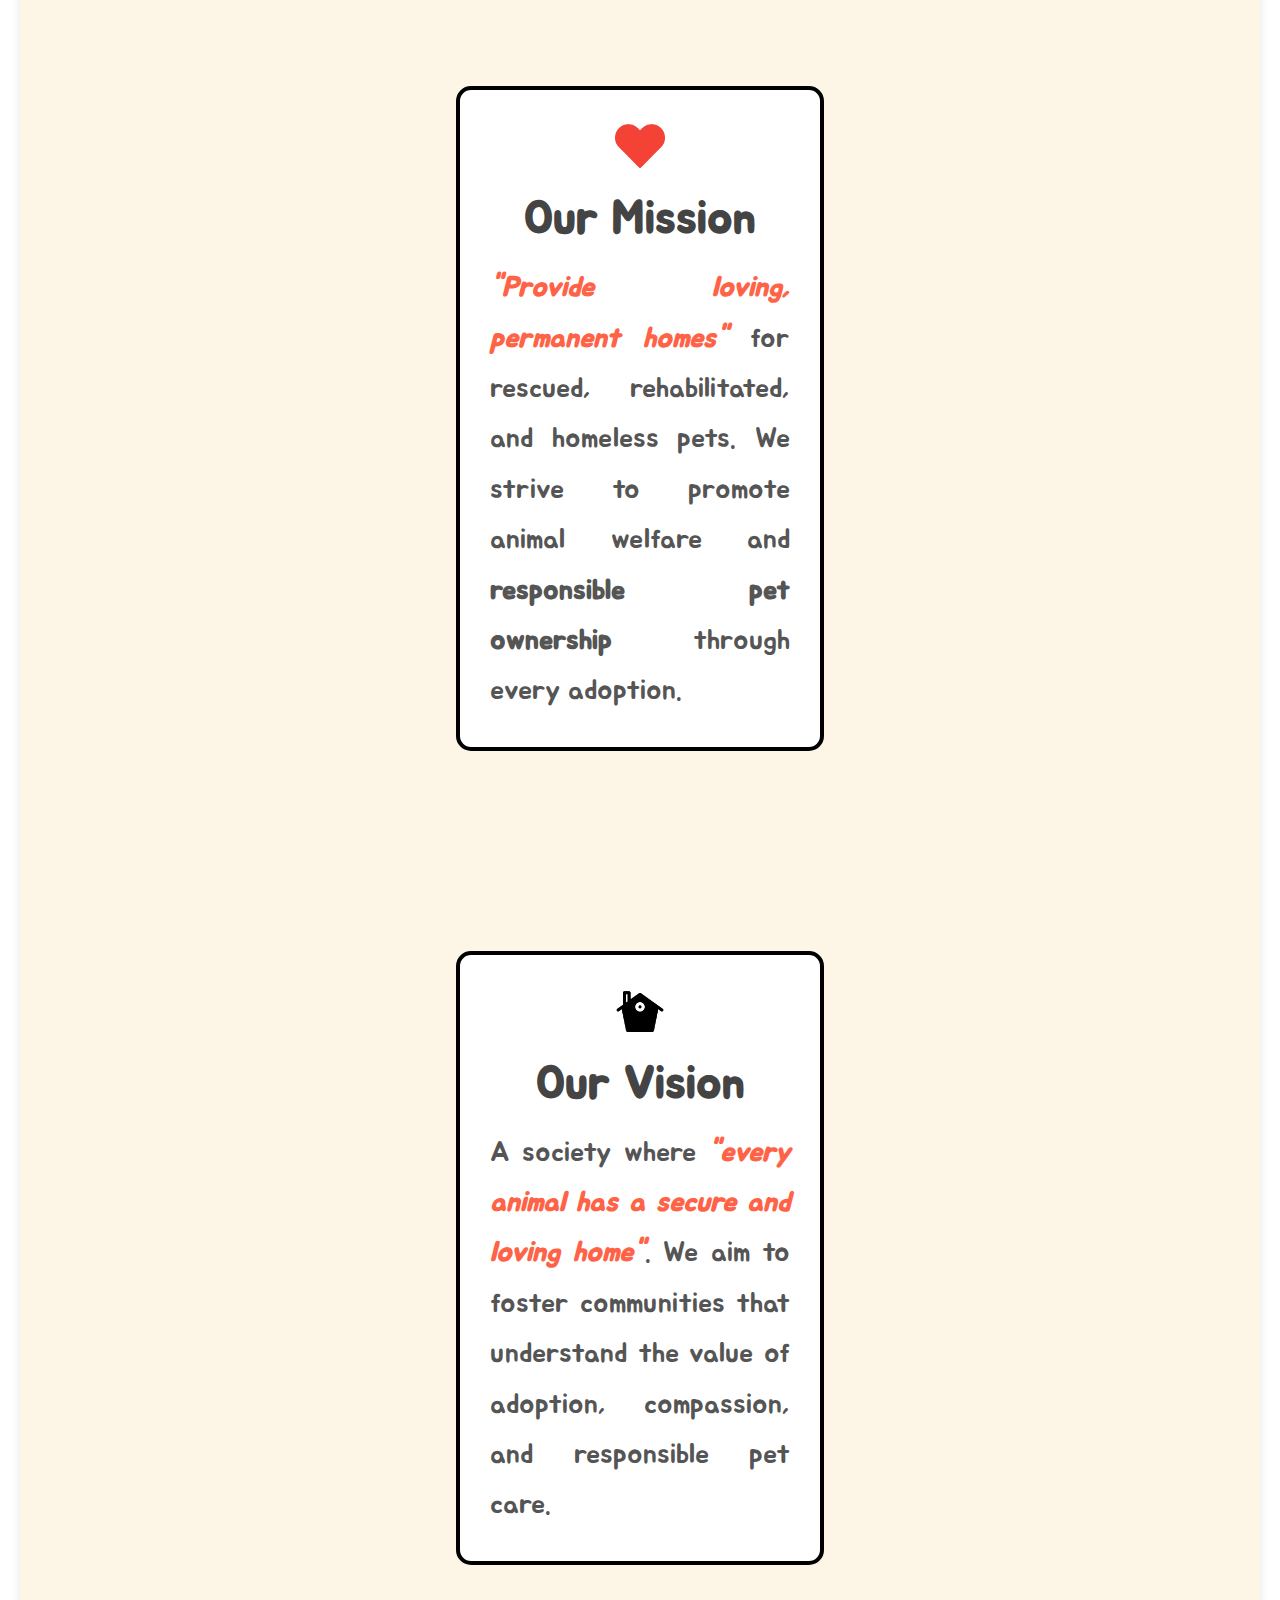
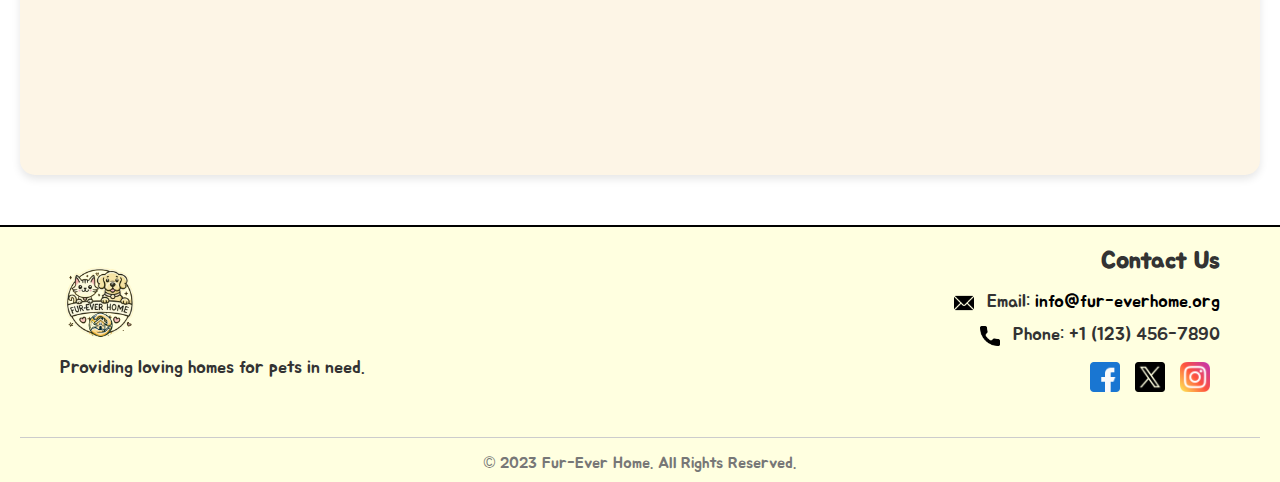
==== commit 192f965a: "tulak" ====
--- a/about.html
+++ b/about.html
@@ -9,6 +9,11 @@
 <body>
     <nav class="navbar">
         <div class="logo"></div>
+        <button class="hamburger" onclick="toggleMobileMenu()">
+            <span></span>
+            <span></span>
+            <span></span>
+        </button>
         <div class="nav-links-container">
             <ul class="nav-links">
                 <li><a href="index.html">Home</a></li>
@@ -16,12 +21,11 @@
                 <li><a href="adopt.html">Adopt</a></li>
                 <li><a href="care.html">Care</a></li>
                 <li><a href="resources.html">Resources</a></li>
-                <li><a href="contact.html">Contact Us</a></li>
+                <li><a href="contact.html" >Contact Us</a></li>
                 <li><a href="about.html" class="active">About</a></li>
             </ul>
         </div>
     </nav>
-
 
     <main>
         <!-- About Us Section -->
@@ -121,6 +125,28 @@
         </section>
     </main>
 
+    <footer class="site-footer">
+        <div class="footer-content">
+            <div class="footer-left">
+                <div class="footer-logo"></div>
+                <p class="footer-tagline">Providing loving homes for pets in need.</p>
+            </div>
+            <div class="footer-right">
+                <h3>Contact Us</h3>
+                <p><img src="images/icon/email.png" alt="Email Icon" class="contact-icon"> Email: <a href="mailto:info@fur-everhome.org">info@fur-everhome.org</a></p>
+                <p><img src="images/icon/call (1).png" alt="Phone Icon" class="contact-icon"> Phone: +1 (123) 456-7890</p>
+                <div class="social-media">
+                    <a href="#"><img src="images/icon/facebook (1).png" alt="Facebook"></a>
+                    <a href="#"><img src="images/icon/twitter.png" alt="Twitter"></a>
+                    <a href="#"><img src="images/icon/instagram (1).png" alt="Instagram"></a>
+                </div>
+            </div>
+        </div>
+        <div class="footer-bottom">
+            <p>&copy; 2023 Fur-Ever Home. All Rights Reserved.</p>
+        </div>
+    </footer>
+
     <script src="js/main.js"></script>
 </body>
 </html>
--- a/css/styles.css
+++ b/css/styles.css
@@ -7,7 +7,15 @@
 
 body {
     font-family: 'Jua', sans-serif;
-}
+    display: flex;
+    flex-direction: column;
+}
+
+html, body {
+    height: 100%;
+    margin: 0;
+}
+
 /* Navbar Styling */
 .navbar {
     background-color: #FFFFE0;
@@ -212,7 +220,7 @@
 }
 .hero h2 {
     margin-bottom: 70px; /* Adjust the value as needed */
-    margin-right: 25%;
+
 }
 .content {
     display: flex;
@@ -389,6 +397,16 @@
 
 /* Responsive Adjustments */
 @media (max-width: 768px) {
+
+    .text {
+        max-width: 100%;
+        margin-bottom: 60px;
+ 
+    
+    }
+    .content {
+    position: relative;
+    }
     .navbar {
         flex-direction: column;
         text-align: center;
@@ -401,28 +419,25 @@
     }
 
     .hero h1 {
-        font-size: 24px;
+        font-size: 55px !important;
+        margin-bottom: 50px !important;
+        width: 100% !important;
+        text-align: left;
     }
 
     .text p {
         font-size: 16px;
     }
-}
-
-@media (max-width: 480px) {
-    .navbar {
-        padding: 15px;
-        font-size: 16px;
-    }
-
-    .btn {
-        padding: 10px 20px;
-    }
-
-    .content {
-        gap: 10px;
-    }
-}
+
+    .pets {
+        margin-top: 120px;
+        margin-left: 0;
+    }
+
+
+    
+}
+
 
 
  /* end of index.html*/
@@ -625,7 +640,7 @@
     display: flex;
     flex-direction: column;
     align-items: center;
-    padding: 30px;
+    padding: 120px;
     background-color: #FDF5E6;
     border-radius: 15px;
     box-shadow: 0px 4px 8px rgba(0, 0, 0, 0.1);
@@ -793,23 +808,26 @@
 }
 .read-story-link {
     display: none;
-    position: absolute;
+
     bottom: 10px;
+    margin-top: 20px;
     left: 0;
     right: 0;
     text-align: center;
-    font-size: 16px;
+    font-size: 36px;
     color: #000;
     text-decoration: none;
     background-color: rgba(255, 255, 255, 0.8);
     padding: 5px;
     border-radius: 10px;
     transition: opacity 0.3s ease;
+    border: 2px black;
 }
 
 .pet-card:hover .read-story-link {
     display: block;
     opacity: 1;
+    color: #2da63f;
 }
 /* On hover, hide the pet image */
 .pet-card:hover .pet-image {
@@ -845,76 +863,155 @@
 
 
 
-
-
-/* Modal Styles */
-.modal {
-    display: none; /* Hidden by default */
-    position: fixed;
-    z-index: 100; /* Sit on top */
-    left: 0;
-    top: 0;
-    width: 100%;
-    height: 100%;
-    overflow: auto; /* Enable scroll if needed */
-    background-color: rgba(0,0,0,0.5); /* Black w/ opacity */
-}
-
-.modal-content {
-    background-color: #fefefe;
-    margin: 5% auto; /* Centered */
-    padding: 20px;
-    border: 1px solid #888;
-    width: 80%; /* Could be more or less, depending on screen size */
-    border-radius: 10px;
-    position: relative;
-}
-
-.modal h2 {
-    font-size: 32px;
+.pet-story {
+    max-width: 800px;
+    margin: 0 auto;
+    padding: 60px 20px;
+    text-align: center;
+}
+
+.story-header h1 {
+    font-size: 48px;
+    margin-bottom: 10px;
+}
+
+.pet-info {
+    font-size: 20px;
+    color: #777;
+    margin-bottom: 40px;
+}
+
+.decorative-divider {
+    width: 150px;
+    height: 4px;
+    background-color: #FFC107;
+    margin: 20px auto 40px auto;
+}
+
+.story-content {
+    display: flex;
+    flex-wrap: wrap;
+    justify-content: center;
+    align-items: flex-start;
+}
+
+.pet-images {
+    flex: 1;
+    min-width: 300px;
     margin-bottom: 20px;
-    text-align: center;
-}
-
-.close-btn {
-    color: #aaa;
-    position: absolute;
-    right: 20px;
-    top: 10px;
-    font-size: 28px;
-    font-weight: bold;
-    cursor: pointer;
-}
-
-.close-btn:hover,
-.close-btn:focus {
-    color: black;
-    text-decoration: none;
-    cursor: pointer;
-}
-
-.story-content {
-    display: flex;
-    flex-direction: column;
-    align-items: center;
 }
 
 .story-pet-img,
 .story-owner-img {
-    width: 40%;
-    height: 80%px;
-    object-fit: cover;
-    border-radius: 10px;
+    width: 100%;
+    max-width: 350px;
+    border-radius: 15px;
     margin: 10px;
-}
-
-.story-content p {
+    box-shadow: 0 4px 8px rgba(0, 0, 0, 0.2);
+}
+
+.story-text {
+    flex: 1;
+    min-width: 300px;
+    text-align: left;
+    padding: 0 20px;
+}
+
+.story-text p {
     font-size: 18px;
-    text-align: center;
-    margin-top: 15px;
-}
-
-
+    line-height: 1.8;
+    color: #555;
+}
+
+.testimonial {
+    background-color: #FFF8E1;
+    padding: 30px;
+    margin: 40px auto;
+    border-radius: 15px;
+    max-width: 600px;
+    font-style: italic;
+    color: #555;
+}
+
+.testimonial .owner-name {
+    text-align: right;
+    margin-top: 10px;
+    font-weight: bold;
+    color: #333;
+}
+
+.call-to-action {
+    background-color: #FFC107;
+    padding: 90px;
+    margin: 90px 0;
+    text-align: center;
+    border-radius: 15px;
+    color: #fff;
+  
+}
+
+.call-to-action h2 {
+    font-size: 32px;
+    margin-bottom: 10px;
+}
+
+.call-to-action p {
+    font-size: 20px;
+    margin-bottom: 20px;
+}
+
+.cta-button {
+    background-color: #fff;
+    color: #FFC107;
+    padding: 35px 40px;
+    text-decoration: none;
+    border-radius: 30px;
+    font-size: 28px;
+    transition: background-color 0.3s ease, color 0.3s ease;
+    position: relative;
+    top: 20px;
+
+}
+
+.cta-button:hover {
+    background-color: #FFA000;
+    color: #fff;
+}
+
+.back-button {
+    display: inline-block;
+    left: 10px;
+    text-decoration: none;
+    color: #fff;
+    background-color: #FFC107;
+    padding: 20px 30px;
+    border-radius: 20px;
+    transition: background-color 0.3s ease;
+}
+
+.back-button:hover {
+    background-color: #FFA000;
+}
+
+/* Responsive Styles */
+@media (max-width: 768px) {
+    .story-content {
+        flex-direction: column;
+    }
+
+    .story-text {
+        padding: 0;
+        text-align: center;
+    }
+
+    .story-text p {
+        font-size: 16px;
+    }
+
+    .story-header h1 {
+        font-size: 36px;
+    }
+}
 /* end of pets.html */
 
 /* Health Care Practices Section */
@@ -1292,6 +1389,7 @@
 .care {
     padding: 70px 20px;
     text-align: center;
+    flex-grow: 1;
 }
 
 .care h1 {
@@ -1347,8 +1445,8 @@
 }
 .care-category h2 {
 
-    margin-bottom: 15px;
-    color: #333;
+    margin-bottom: 20px;
+    color: #b91515;
 }
 
 .collapsible-buttons-container {
@@ -1570,16 +1668,21 @@
 .contact-left h2 {
     font-size: 38px;
     color: #333;
-    margin-bottom: 30px;
+    margin-bottom: 80px;
 }
 
 .contact-left .operating-hours-box {
     background-color: #FFF2C1;
-    padding: 20px;
+    padding: 70px;
     border-radius: 15px;
     text-align: left;
     border: 3px solid #000000;
     box-shadow: 0 2px 8px rgba(0, 0, 0, 0.1);
+}
+
+.contact-left .operating-hours-box h2 {
+    font-size: 58px;
+    margin: 0;
 }
 
 .contact-left .operating-hours-box .contact-icon {
@@ -1624,8 +1727,8 @@
 }
 
 .contact-form-box h2 {
-    font-size: 32px;
-    margin: 0;
+    font-size: 50px;
+    
 }
 
 .contact-form {
@@ -1932,4 +2035,140 @@
     .pdf-resource, .video-resource {
         width: 100%;
     }
-}+}
+
+
+/* footer */
+/* Footer Styles */
+.site-footer {
+    background-color: #FFFFE0; /* Matches your navbar background */
+    padding: 9px 20px;
+    border-top: 2px solid #000000;
+    margin-top: auto;
+}
+
+.footer-content {
+    display: flex;
+    flex-wrap: wrap;
+    justify-content: space-between;
+    align-items: center; /* Center items vertically */
+    max-width: 1200px;
+    margin: 0 auto;
+}
+
+.footer-left, .footer-right {
+    flex: 1;
+    min-width: 250px;
+    margin: 10px 20px;
+}
+
+.footer-left {
+    text-align: left;
+}
+
+.footer-right {
+    text-align: right;
+}
+
+.footer-logo {
+    width: 80px;
+    height: 80px;
+    background-image: url('../images/logo.png'); /* Replace with your logo path */
+    background-repeat: no-repeat;
+    background-position: center;
+    background-size: contain;
+    margin-bottom: 15px;
+}
+
+.footer-tagline {
+    font-size: 18px;
+    color: #333;
+}
+
+.footer-right h3 {
+    font-size: 24px;
+    margin-bottom: 15px;
+    color: #333;
+}
+
+.footer-right p {
+    font-size: 18px;
+    color: #333;
+    margin-bottom: 10px;
+}
+
+.footer-right a {
+    color: #000;
+    text-decoration: none;
+    transition: color 0.3s ease;
+}
+
+.footer-right a:hover {
+    color: #C3B091;
+}
+
+.footer-right .contact-icon {
+    width: 20px;
+    height: auto;
+    vertical-align: middle;
+    margin-right: 8px;
+}
+
+.social-media {
+    margin-top: 15px;
+}
+
+.social-media a {
+    margin-right: 10px;
+    display: inline-block;
+}
+
+.social-media img {
+    width: 30px;
+    height: 30px;
+    transition: transform 0.3s ease;
+}
+
+.social-media a:hover img {
+    transform: scale(1.1);
+}
+
+.footer-bottom {
+    text-align: center;
+    margin-top: 30px;
+    border-top: 1px solid #ccc;
+    padding-top: 15px;
+}
+
+.footer-bottom p {
+    font-size: 16px;
+    color: #777;
+}
+
+@media (max-width: 767px) {
+    .footer-content {
+        flex-direction: column;
+        align-items: center;
+        text-align: center;
+    }
+
+    .footer-left, .footer-right {
+        margin: 20px 0;
+        text-align: center;
+    }
+
+    /* Center the footer logo */
+    .footer-left {
+        display: flex;
+        flex-direction: column;
+        align-items: center;
+    }
+
+    .footer-logo {
+        margin: 0; /* Remove any side margins */
+    }
+
+    .social-media {
+        text-align: center;
+    }
+}
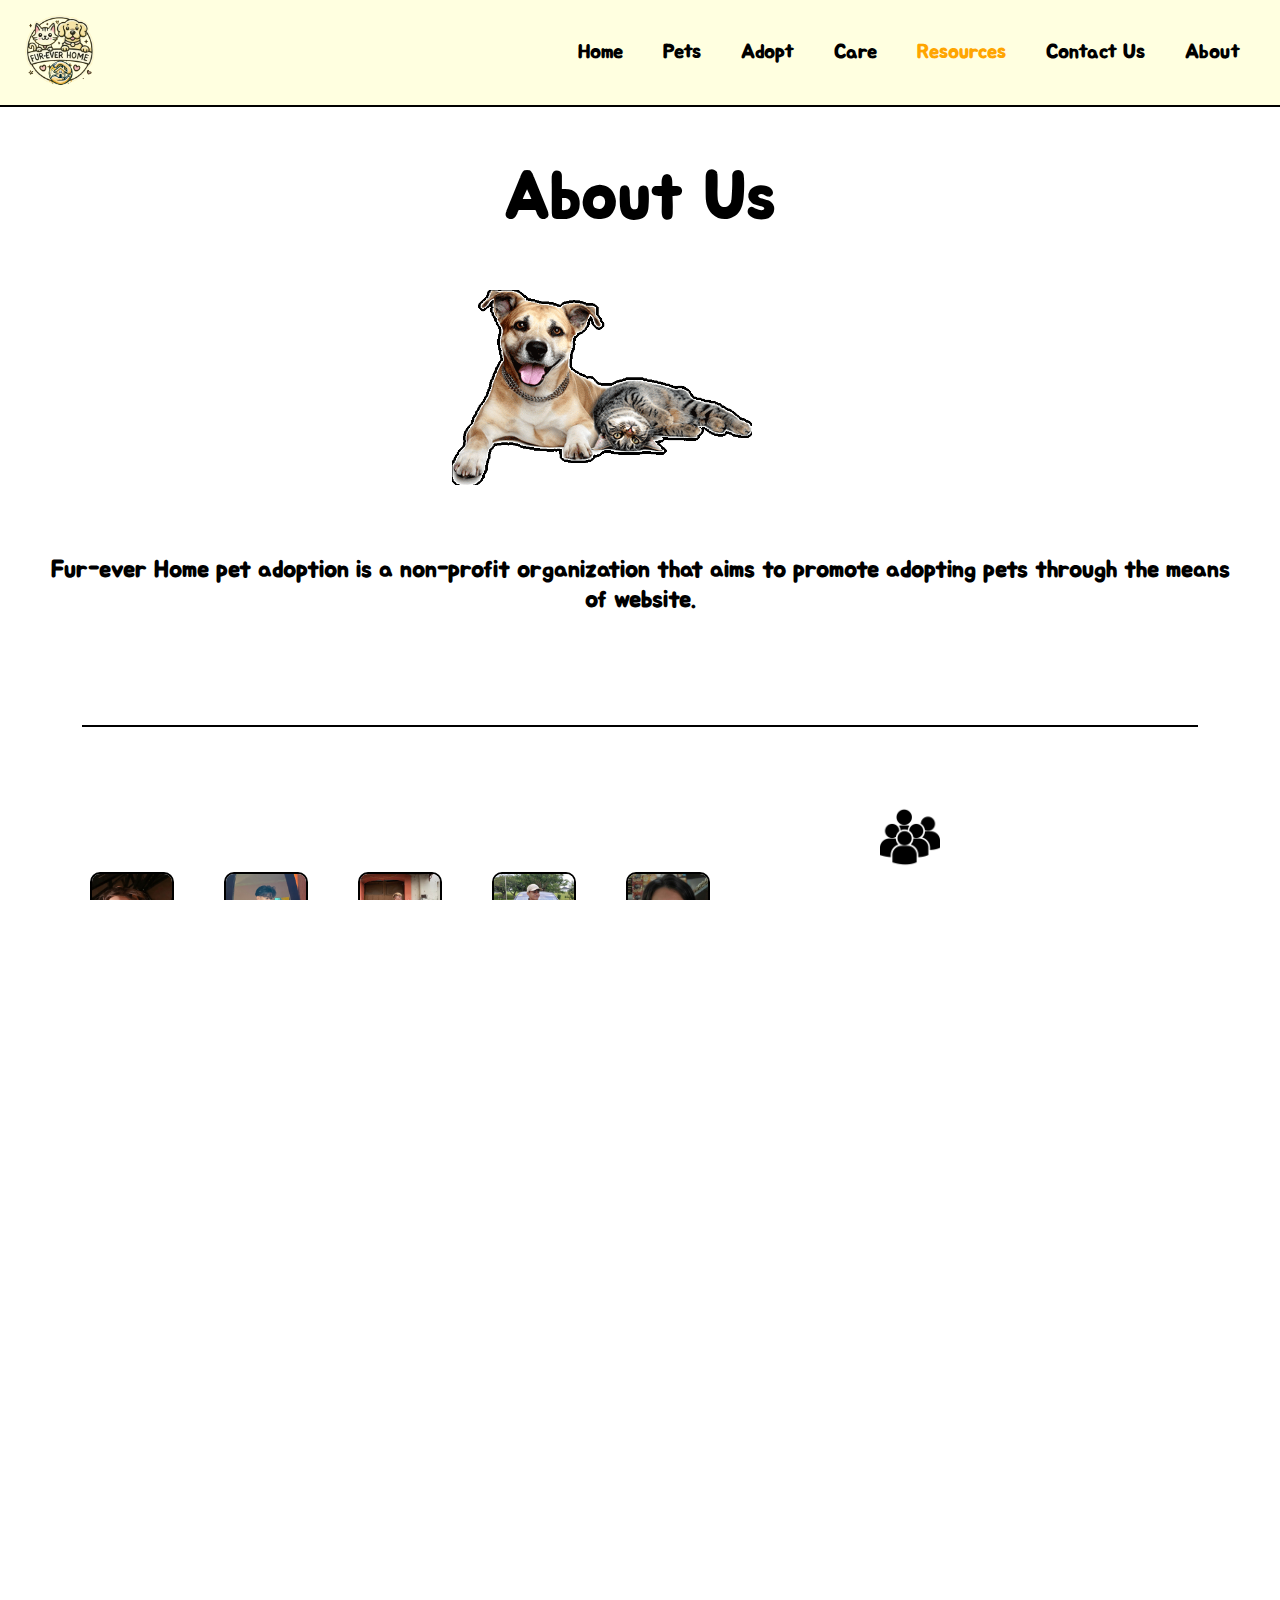
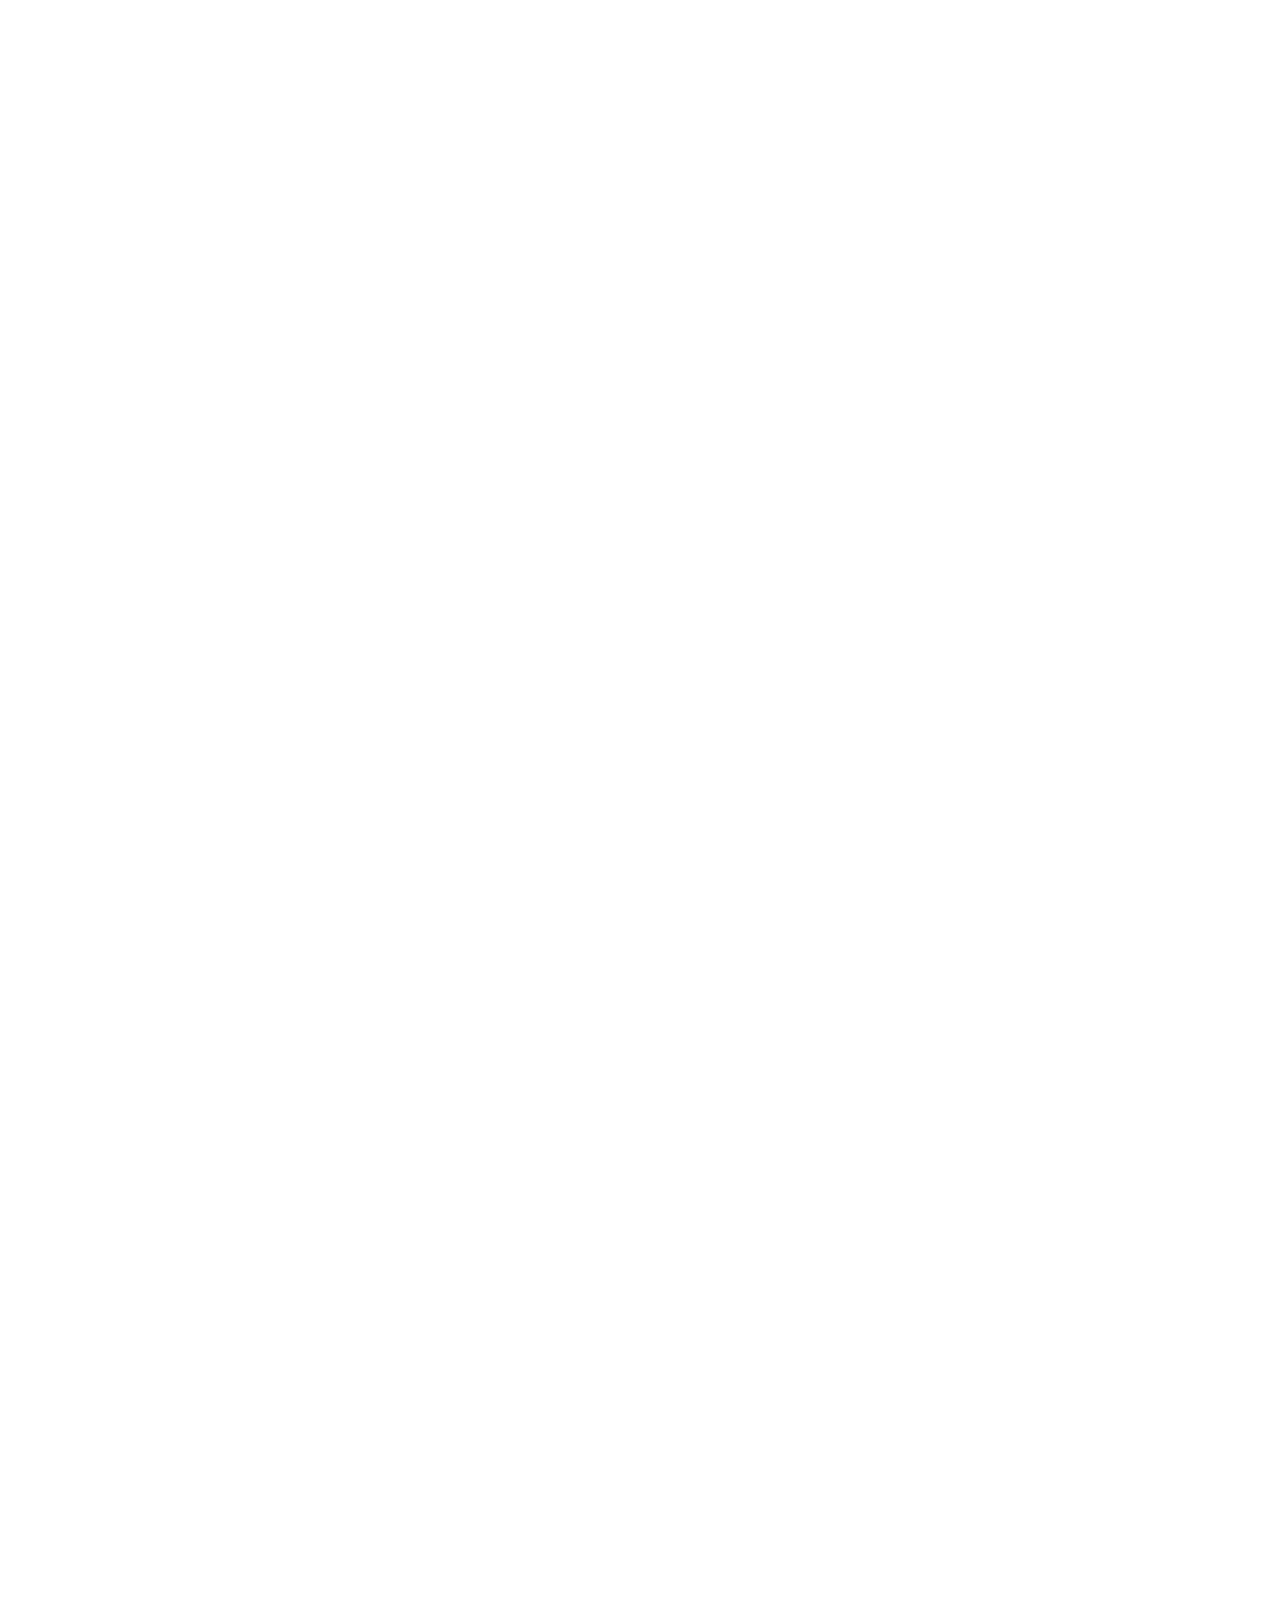
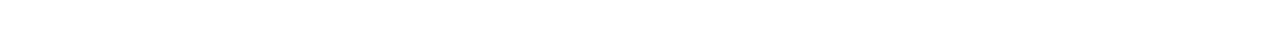
==== commit 6bf3647b: "push" ====
--- a/about.html
+++ b/about.html
@@ -2,13 +2,16 @@
 <html lang="en">
 <head>
     <meta charset="UTF-8">
+    <meta name="viewport" content="width=device-width, initial-scale=1.0">
     <title>About Us - Fur-Ever Home</title>
     <link rel="stylesheet" href="css/styles.css">
     <link href="https://fonts.googleapis.com/css2?family=Jua&display=swap" rel="stylesheet">
 </head>
 <body>
     <nav class="navbar">
-        <div class="logo"></div>
+        <a href="index.html" class="logo">
+            <img src="images/logo.png" alt="Logo">
+        </a>
         <button class="hamburger" onclick="toggleMobileMenu()">
             <span></span>
             <span></span>
@@ -16,13 +19,13 @@
         </button>
         <div class="nav-links-container">
             <ul class="nav-links">
-                <li><a href="index.html">Home</a></li>
+                <li><a href="index.html" >Home</a></li>
                 <li><a href="pets.html">Pets</a></li>
-                <li><a href="adopt.html">Adopt</a></li>
+                <li><a href="adopt.html" >Adopt</a></li>
                 <li><a href="care.html">Care</a></li>
-                <li><a href="resources.html">Resources</a></li>
-                <li><a href="contact.html" >Contact Us</a></li>
-                <li><a href="about.html" class="active">About</a></li>
+                <li><a href="resources.html" class="active">Resources</a></li>
+                <li><a href="contact.html">Contact Us</a></li>
+                <li><a href="about.html" >About</a></li>
             </ul>
         </div>
     </nav>
--- a/css/styles.css
+++ b/css/styles.css
@@ -2,18 +2,22 @@
 * {
     margin: 0;
     padding: 0;
-
-}
-
-body {
-    font-family: 'Jua', sans-serif;
-    display: flex;
-    flex-direction: column;
 }
 
 html, body {
     height: 100%;
     margin: 0;
+    overflow-x: hidden; /* Prevent horizontal scrolling */
+}
+
+body {
+    font-family: 'Jua', sans-serif;
+    display: flex;
+    flex-direction: column;
+}
+
+main {
+    flex-grow: 1;
 }
 
 /* Navbar Styling */
@@ -21,21 +25,24 @@
     background-color: #FFFFE0;
     display: flex;
     align-items: center;
-    justify-content: space-between;
+    justify-content: space-between; /* Space between items */
     padding: 10px 20px;
     border-bottom: 2px solid #000000;
     position: relative;
+    z-index: 1000;
+    width: 100%;
+    box-sizing: border-box;
 }
 
 /* Logo Styling */
 .logo {
+    flex-shrink: 0; /* Prevent logo from shrinking */
+}
+
+.logo img {
     width: 80px;
     height: 80px;
-    background-image: url('../images/logo.png');
-    background-repeat: no-repeat;
-    background-position: center;
-    background-size: contain;
-    margin-left: 60px;
+    object-fit: contain;
 }
 
 /* Hamburger Button for Mobile */
@@ -43,15 +50,19 @@
     display: none;
     flex-direction: column;
     justify-content: space-around;
+    align-items: center;
     width: 30px;
     height: 25px;
     background: transparent;
     border: none;
     cursor: pointer;
     padding: 0;
-    z-index: 40;
-}
-
+    z-index: 1001;
+    flex-shrink: 0;
+}
+
+
+/* Hamburger spans */
 .hamburger span {
     display: block;
     width: 100%;
@@ -63,7 +74,7 @@
 
 /* Transform spans into an "X" when active */
 .hamburger.active span:nth-child(1) {
-    transform: rotate(55deg) translate(10px, 3px);
+    transform: rotate(45deg) translate(5px, 5px);
 }
 
 .hamburger.active span:nth-child(2) {
@@ -80,13 +91,12 @@
     align-items: center;
 }
 
+/* Nav Links */
 .nav-links {
     display: flex;
     list-style-type: none;
-    margin-right: 60px;
-}
-
-/* Nav Links Styles */
+}
+
 .nav-links a {
     text-decoration: none !important;
     color: #000 !important;
@@ -111,40 +121,38 @@
     font-weight: bold;
 }
 
-/* Mobile Menu Styles */
-@media (max-width: 767px) {
-
-    .logo {
-        width: 100px;
-        height: 100px;
-        background-image: url('../images/logo.png');
-        background-repeat: no-repeat;
-        background-size: contain;
-        margin-right: 80%;
-
-    }
+
+@media (max-width: 991px) {
+    /* Display the hamburger menu */
+    .hamburger {
+        display: flex;
+    }
+
+    /* Hide the nav links container by default */
     .nav-links-container {
         display: none;
+        position: fixed;
+        top: 0;
+        left: 0;
+        width: 100%;
+        height: 100%;
+        background-color: rgba(255, 255, 224, 0.97);
         flex-direction: column;
         align-items: center;
-        width: 100%;
-        position: absolute;
-        top: 100%;
-        left: 0;
-        background-color: #FFFFE0;
-        border-top: 3px solid #000;
-        border-bottom: 3px solid #000;
-        z-index: 9;
+        justify-content: center;
+        z-index: 999;
+    }
+
+    /* Show the nav links container when active */
+    .nav-links-container.active {
+        display: flex;
     }
 
     .nav-links {
         flex-direction: column;
+        width: 100%;
         align-items: center;
-        width: 100%;
-    }
-
-    .nav-links li {
-        width: 100%;
+        gap: 20px;
     }
 
     .nav-links a {
@@ -154,55 +162,40 @@
         text-align: center;
     }
 
+    .navbar {
+        padding: 10px 20px;
+        justify-content: space-between; /* Ensure items are spaced between */
+    }
+
+    .logo {
+        margin-left: 0;
+    }
+
+    .hamburger {
+        margin-right: 0;
+    }
+}
+
+
+
+@media (max-width: 768px) {
+    /* Ensure the navbar items are centered */
+    .navbar {
+        padding: 10px 20px;
+        justify-content: space-between; /* Added this line */
+    }
+
     .hamburger {
         display: flex;
-        position: absolute; /* Position it absolutely */
-        top: 60px;
-        right: 40px; /* Position it from the right */
-        z-index: 100; /* Ensure it stays above other elements */
+        margin-right: 0;
+    }
+
+    .logo {
+        margin-left: 0;
+    }
    
-        margin-left: 0;
-    }
-
-    .nav-links-container.active {
-        display: flex;
-        animation: slideDown 0.4s ease-out;
-    }
-
-  
-
-    /* Slide-down animation */
-    @keyframes slideDown {
-        from {
-            transform: translateY(-10px);
-            opacity: 0;
-        }
-        to {
-            transform: translateY(23);
-            opacity: 1;
-        }
-    }
-
-    /* Slide-up animation */
-@keyframes slideUp {
-    from {
-        transform: translateY(0);
-        opacity: 1;
-    }
-    to {
-        transform: translateY(-20px);
-        opacity: 0;
-    }
-}
-
-
-}
-
-@media (min-width: 768px) {
-    .nav-links {
-        gap: 40px;
-    }
-}
+}
+
 
 
  /* index.html */
@@ -389,24 +382,63 @@
     position: relative;
     left: 70px;
 bottom: 170px;
-
-
-
  
 }
 
+
 /* Responsive Adjustments */
-@media (max-width: 768px) {
+@media (max-width: 1280px) {
 
     .text {
         max-width: 100%;
         margin-bottom: 60px;
- 
-    
+        margin-left: 50px;
+
     }
     .content {
     position: relative;
     }
+
+
+    .hero h1 {
+        font-size: 55px !important;
+        width: 100% !important;
+        text-align: left;
+  
+    }
+
+    .text p {
+        font-size: 16px;
+        margin-bottom: 230px;
+    }
+
+    .pets {
+        margin-top: 120px;
+        margin-left: 0;
+    }
+
+
+    
+}
+
+/* Responsive Adjustments */
+@media (max-width: 768px) {
+
+    .text {
+        max-width: 100%;
+        margin-bottom: 60px;
+        margin-left: 50px;
+
+    }
+    .content {
+        display: flex;
+        justify-content: center;
+        align-items: center;
+        gap: 20px;
+        margin-top: 90px;
+        flex-wrap: wrap;
+    }
+    
     .navbar {
         flex-direction: column;
         text-align: center;
@@ -420,13 +452,14 @@
 
     .hero h1 {
         font-size: 55px !important;
-        margin-bottom: 50px !important;
         width: 100% !important;
         text-align: left;
+  
     }
 
     .text p {
         font-size: 16px;
+        margin-bottom: 230px;
     }
 
     .pets {
@@ -439,11 +472,227 @@
 }
 
 
+@media (max-width: 500px) {
+
+    /* Adjust the .hero h1 font size */
+    .hero h1 {
+        font-size: 40px !important;
+        text-align: center;
+  
+    }
+
+    /* Adjust the .text styles */
+    .text {
+       
+        margin-bottom: -80px;
+        margin-left: 10px;
+        margin-right: 10px;
+    }
+
+
+    .text h1 {
+        font-size: 32px;
+        text-align: center;
+    }
+
+    /* Adjust the .btn */
+    .btn {
+        padding: 20px 30px;
+        font-size: 20px;
+    }
+
+    /* Adjust the .pets */
+    .pets {
+        flex-direction: row;
+        margin-top: 300px;
+     
+    }
+
+    /* Adjust pet images */
+    .pets img {
+        width: 140px;
+        height: auto;
+    }
+
+    /* Adjust speech bubbles */
+    .talk-bubble {
+        width: 140px;
+    }
+
+  
+
+    #dogCatContainer .talk-bubble {
+        top: -190px;
+        left: -100px;
+        width: 110px;
+    }
+
+    #cat1 .talk-bubble {
+        top: -90px;
+        right: -10px;
+        width: 80px;
+    }
+    #dog1 .talk-bubble {
+        top: -90px;
+        right: -10px;
+        width: 80px;
+    }
+    #dog1 {
+    
+        transform: rotate(-20deg);
+        right: -30px;
+        top:-170px;
+  
+
+
+    }
+
+
+    #dogCatContainer {
+        right: 10px;
+        bottom: 190px;
+    }
+
+    #cat1 {
+        left: 115px;
+  
+        height: 200px;
+    }
+
+  
+
+    /* Adjust .hero h2 */
+    .hero h2 {
+        font-size: 16px;
+        margin: 10px;
+    }
+
+    /* Adjust .content */
+    .content {
+        margin-top: 30px;
+    }
+}
+
+
+@media (max-width: 400px) {
+
+   
+    .hero h1 {
+        font-size: 32px !important;
+    }
+
+    /* Adjust the .text h1 */
+    .text h1 {
+        font-size: 24px;
+    }
+
+    /* Adjust the .btn */
+    .btn {
+        padding: 15px 25px;
+        font-size: 18px;
+    }
+
+    /* Adjust pet images */
+    .pets img {
+        width: 120px;
+    }
+
+    /* Adjust speech bubbles */
+    .talk-bubble {
+        width: 130px;
+    }
+
+    /* Adjust speech bubble positions */
+    #dog1 .talk-bubble {
+        top: -60px;
+        left: 70px;
+    }
+
+    #dogCatContainer .talk-bubble {
+        top: -160px;
+        left: -120px;
+    }
+
+    #cat1 .talk-bubble {
+        top: -25px;
+        right: -50px;
+    }
+
+    /* Adjust .hero h2 */
+    .hero h2 {
+        font-size: 14px;
+        margin: 10px;
+    }
+
+    /* Adjust .content */
+    .content {
+        margin-top: 20px;
+    }
+}
+
+/* Responsive Adjustments for screens 320px and below */
+@media (max-width: 320px) {
+
+    /* Further adjust the .hero h1 font size */
+    .hero h1 {
+        font-size: 24px !important;
+    }
+
+    /* Adjust the .text h1 */
+    .text h1 {
+        font-size: 18px;
+    }
+
+    /* Adjust the .btn */
+    .btn {
+        padding: 10px 20px;
+        font-size: 16px;
+    }
+
+    /* Adjust pet images */
+    .pets img {
+        width: 100px;
+    }
+
+    /* Adjust speech bubbles */
+    .talk-bubble {
+        width: 80px;
+    }
+
+    /* Adjust speech bubble positions */
+    #dog1 .talk-bubble {
+        top: -10px;
+        left: 30px;
+    }
+
+    #dogCatContainer .talk-bubble {
+        top: -70px;
+        left: -40px;
+    }
+
+    #cat1 .talk-bubble {
+        top: -20px;
+        right: -40px;
+    }
+
+    /* Adjust .hero h2 */
+    .hero h2 {
+        font-size: 12px;
+        margin: 10px;
+    }
+
+    /* Adjust .content */
+    .content {
+        margin-top: 15px;
+    }
+}
+
 
  /* end of index.html*/
 
 
  /* about.html*/
+
 .about-us {
     text-align: center;
     padding: 50px 20px;
@@ -516,7 +765,7 @@
     top: 0%;
     animation: fadeIn 1.5s forwards;
 }
-
+/* Meet Our Team Section Styles */
 .team-section {
     display: flex;
     justify-content: space-between;
@@ -550,7 +799,6 @@
     display: block;
     transition: transform 0.3s ease;
 }
-
 
 .team-member p {
     font-size: 16px;
@@ -565,29 +813,20 @@
     border: 2px solid #000000;
 }
 
-
-
-
-
-/* Optionally, apply hover effect to change the image's border color */
+/* Hover Effects */
 .team-member:hover img.team-img {
     border-color: #C3B091;
-    transform: scale(1.05); /* Slight zoom-in effect */
-}
-
+    transform: scale(1.05);
+}
 
 .team-member:hover p {
-    transform: scale(1); /* Ensures the width remains uniform */
-    width: 79%; /* Keep both at full width */
+    background-color: #f0e68c;
+    transform: scale(1.1);
+    width: 79%;
     transition: transform 0.3s ease-in-out, width 0.3s ease-in-out;
     left: 2px;
 }
 
-/* On hover, also change the text style */
-.team-member:hover p {
-    background-color: #f0e68c; /* Slight color change on hover */
-    transform: scale(1.1); /* Zoom effect for the text as well */
-}
 /* Team description section */
 .team-description {
     width: 30%;
@@ -609,33 +848,13 @@
     margin-bottom: 15px;
 }
 
-
-
 .team-description p {
     font-size: 18px;
     line-height: 1.6;
     color: #555;
 }
 
-
-
-/* Responsive design */
-@media (max-width: 768px) {
-    .team-section {
-        flex-direction: column;
-        text-align: center;
-    }
-
-    .team {
-        width: 30%;
-    }
-
-    .team-description {
-        width: 100%;
-        margin-top: 20px;
-    }
-}
-
+/* Mission and Vision Section Styles */
 .mission-vision {
     display: flex;
     flex-direction: column;
@@ -654,13 +873,12 @@
 
 .mission-vision h1 {
     font-size: 53px;
-margin: 0;
- 
+    margin: 0;
     text-align: center;
 }
 
 .mission-vision-logo {
-    width: 50px; /* Adjust as needed */
+    width: 50px;
     height: auto;
     margin-right: 15px;
 }
@@ -684,6 +902,7 @@
     margin: 90px;
     border: 4px solid #000000;
 }
+
 .mission:hover, .vision:hover {
     transform: scale(1.05);
     box-shadow: 0px 8px 16px rgba(0, 0, 0, 0.2);
@@ -713,17 +932,81 @@
     font-style: italic;
 }
 
+/* Responsive Design for Meet Our Team Section */
 @media (max-width: 768px) {
+    .team-section {
+        flex-direction: column;
+        text-align: center;
+    }
+
+    .team {
+        width: 100%;
+    }
+
+    .team-description {
+        width: 100%;
+        margin-top: 20px;
+    }
+
     .mission-vision {
+        padding: 60px;
+    }
+
+    .mission-vision-content {
         flex-direction: column;
         align-items: center;
-        text-align: center;
     }
 
     .mission, .vision {
         width: 80%;
-    }
-}
+        margin: 20px 0;
+    }
+}
+
+@media (max-width: 1400px) {
+    .team-description h2 {
+        font-size: 40px;
+    }
+
+    .team-member img.team-img {
+        width: 80px;
+        height: 80px;
+    }
+
+    .team-member p {
+        font-size: 14px;
+        padding: 5px;
+    }
+
+    .team-description p {
+        font-size: 16px;
+    }
+
+    .mission-vision h1 {
+        font-size: 40px;
+    }
+
+    .mission-vision-logo {
+        width: 40px;
+    }
+
+    .mission-vision-content {
+        gap: 10px;
+    }
+
+    .mission, .vision {
+        padding: 20px;
+    }
+
+    .mission h3, .vision h3 {
+        font-size: 36px;
+    }
+
+    .mission p, .vision p {
+        font-size: 24px;
+    }
+}
+
 
 
 /* end of about.html */
@@ -980,13 +1263,15 @@
 
 .back-button {
     display: inline-block;
-    left: 10px;
+ margin-right: 70%;
+
     text-decoration: none;
     color: #fff;
     background-color: #FFC107;
     padding: 20px 30px;
     border-radius: 20px;
     transition: background-color 0.3s ease;
+    margin-bottom: 20px;
 }
 
 .back-button:hover {
@@ -999,6 +1284,11 @@
         flex-direction: column;
     }
 
+    .back-button {
+        margin-bottom: 20px;
+        margin-right: 60%;
+    }
+
     .story-text {
         padding: 0;
         text-align: center;
@@ -1009,7 +1299,7 @@
     }
 
     .story-header h1 {
-        font-size: 36px;
+        font-size: 46px;
     }
 }
 /* end of pets.html */
@@ -1054,7 +1344,7 @@
 /* Responsive Adjustments */
 @media (max-width: 768px) {
     .pet-cards {
-        grid-template-columns: repeat(auto-fill, minmax(150px, 1fr));
+        grid-template-columns: repeat(auto-fill, minmax(200px, 1fr));
     }
 }
 
@@ -1064,6 +1354,8 @@
     }
 }
 /* end of pet.html*/
+
+
 
 
 
@@ -1178,12 +1470,15 @@
 .neighbor-div {
     display: flex;
     align-items: flex-start;
-    max-width: 100%;
+    padding: 20px;
+
+}
+.neighbor-image-container {
     position: relative;
-    padding: 20px;
-
-}
-
+    display: inline-block;
+    width: 100%;
+    max-width: 600px; 
+}
 .neighbor {
     display: flex;
     justify-content: center;
@@ -1199,45 +1494,62 @@
 
     border-radius: 10px;
 }
-.neighbor-div .bubble-tail-left {
+
+.neighbor-image-container img {
+    width: 100%;
+    height: auto;
+    border-radius: 10px;
+    
+}
+
+.talk-bubble-adopt {
+
+        display: inline-block;
+        position: absolute;
+        width: 150px;
+        opacity: 0;
+        animation: fadeIn 1.5s forwards;
+
+    background-color: white;
+    border: 2px solid black;
+}
+#bubble1 {
+top: -10%;
+    left: 18%;
+ 
+}
+
+/* First Bubble Tail */
+#bubble1::after {
+    content: '';
     position: absolute;
     width: 0;
     height: 0;
-    right: 50px;
-    bottom: -33px;
-    margin-bottom: 21px;
-    border: 10px solid;
-    border-color: #ffffff transparent transparent #ffffff;
-    transform: rotate(20deg); 
-}
-
-.neighbor-div .talk-bubble {
-    background-color: white;
-    top: 40%;
-    right: 48%;
-    border: 5px solid #ffffff;
-}
-
-
-.neighbor-div .talk-bubble1 {
-    position: absolute;
-    width: 150px;
-    /*color white*/
-    background-color: white;
-    margin-bottom: 18%;
-    right: 30%;
-    border: 5px solid #ffffff;
-}
-
-.neighbor-div .bubble-tail-left1 {
+    bottom: -18px;
+    left: 21px;
+    border-width: 10px;
+    border-style: solid;
+    border-color: white transparent transparent transparent;
+}
+
+/* Second Talk Bubble Positioning */
+#bubble2 {
+    bottom: 10%;
+    right: 5%;
+    
+}
+
+/* Second Bubble Tail */
+#bubble2::after {
+    content: '';
     position: absolute;
     width: 0;
     height: 0;
- left: 12%;
-    bottom: -17px;
-    border: 10px solid;
-    border-color: #ffffff transparent transparent #ffffff;
-    transform: rotate(13deg); 
+    top: -17px;
+    right: 20px;
+    border-width: 10px;
+    border-style: solid;
+    border-color: transparent transparent white transparent;
 }
 
 .rescue-section {
@@ -1304,10 +1616,145 @@
     margin: 0;
     line-height: 1.5;
 }
-
+@media (max-width: 1200px) {
+    /* Adjust map-container to display items in a column */
+    .map-container {
+        flex-direction: column;
+        gap: 20px;
+        width: 100%;
+    }
+
+    /* Adjust map-item to take full width */
+    .map-item {
+        max-width: none;
+        padding: 0 20px;
+    }
+
+    /* Adjust adoption-center layout */
+    .adoption-center {
+        flex-direction: column;
+        align-items: center;
+    }
+
+    /* Center the step-number */
+    .adoption-center .step-number {
+        margin-bottom: 20px;
+    }
+
+    /* Adjust neighbor-div layout */
+    .neighbor-div {
+        flex-direction: column;
+        align-items: center;
+    }
+
+    .neighbor {
+        margin-top: 20px;
+    }
+
+    /* Adjust rescue-section layout */
+    .rescue-section {
+        flex-direction: column;
+        align-items: center;
+    }
+
+    .rescue-content {
+        flex-direction: column;
+    }
+
+    .rescue-steps {
+        margin-left: 0;
+        margin-top: 20px;
+    }
+
+    /* Adjust step-description font size */
+    .step-description {
+        font-size: 22px;
+        margin-left: 0;
+        margin-bottom: 60px;
+    }
+
+    /* Adjust talk bubbles */
+    .talk-bubble-adopt {
+        max-width: 80%;
+    }
+
+
+}
+
+@media (max-width: 768px) {
+    /* Adjust map-container to display items in a column */
+    .map-container {
+        flex-direction: column;
+        gap: 20px;
+        width: 100%;
+    }
+
+    /* Adjust map-item to take full width */
+    .map-item {
+        max-width: none;
+        padding: 0 20px;
+    }
+
+    /* Adjust the adoption center section */
+    .adoption-center {
+        flex-direction: column;
+        align-items: center;
+    }
+
+    /* Center the step-number */
+    .adoption-center .step-number {
+        margin-bottom: 20px;
+    }
+
+    /* Adjust neighbor-div layout */
+    .neighbor-div {
+        flex-direction: column;
+        align-items: center;
+    }
+
+    .neighbor-image-container {
+        position: relative;
+        display: inline-block;
+        width: 100%;
+        max-width: 600px; 
+    }
+
+    .neighbor {
+        margin-top: 20px;
+    }
+
+    /* Adjust rescue-section layout */
+    .rescue-section {
+        flex-direction: column;
+        align-items: center;
+    }
+
+    .rescue-content {
+        flex-direction: column;
+    }
+
+    .rescue-steps {
+        margin-left: 0;
+        margin-top: 20px;
+    }
+
+    /* Adjust step-description font size */
+    .step-description {
+        font-size: 20px;
+        margin-left: 0;
+    }
+
+    /* Adjust talk bubbles */
+    .talk-bubble-adopt {
+        max-width: 80%;
+    }
+
+    /* Adjust positions of talk bubbles */
+  
 
  /* end of adopt.html */
 
+}
 
 
 .pet-info {
@@ -1634,7 +2081,6 @@
 }
 /* end of care.html */
 
-
 /* Contact Us Section Styling */
 .contact-us {
     padding: 60px 0;
@@ -1660,52 +2106,98 @@
 
 .contact-left {
     flex: 1;
-    min-width: 200px;
-    max-width: 50%;
-    
+    min-width: 300px;
+    max-width: 100%;
+
 }
 
 .contact-left h2 {
     font-size: 38px;
     color: #333;
-    margin-bottom: 80px;
-}
-
-.contact-left .operating-hours-box {
+    margin-bottom: 40px;
+    margin-left: 30px;
+}
+
+/* New Contact Boxes Container */
+.contact-boxes-container {
+    display: flex;
+    gap: 20px;
+    flex-wrap: wrap;
+    margin-left: 20px;
+
+}
+
+.contact-box {
     background-color: #FFF2C1;
-    padding: 70px;
+    padding: 20px;
     border-radius: 15px;
+    flex: 1 1 calc(33.333% - 20px); /* Three boxes in a row with gap adjustment */
     text-align: left;
     border: 3px solid #000000;
     box-shadow: 0 2px 8px rgba(0, 0, 0, 0.1);
-}
-
-.contact-left .operating-hours-box h2 {
-    font-size: 58px;
-    margin: 0;
-}
-
-.contact-left .operating-hours-box .contact-icon {
+    box-sizing: border-box;
+ 
+}
+
+.contact-box .contact-icon {
     display: flex;
     align-items: center;
     margin-bottom: 15px;
 }
 
-.contact-left .operating-hours-box .contact-icon img {
+.contact-box .contact-icon img {
     width: 40px;
     height: auto;
     margin-right: 10px;
 }
 
-.contact-left .operating-hours-box h2 {
+.contact-box h2 {
     font-size: 28px;
     margin: 0;
 }
 
+.contact-box p {
+    font-size: 18px;
+    margin-bottom: 20px;
+}
+
+.contact-box ul {
+    list-style: none;
+    padding: 0;
+    margin: 0;
+}
+
+.contact-box ul li {
+    font-size: 18px;
+    margin-bottom: 10px;
+}
+
+.contact-box ul li a {
+    color: #333;
+    text-decoration: none;
+}
+
+.contact-box ul li a:hover {
+    text-decoration: underline;
+}
+
+/* Map Container */
+.contact-box .map-container {
+    margin-top: 20px;
+}
+
+.contact-box .map-container iframe {
+    width: 100%;
+    height: 200px;
+    border: 0;
+    border-radius: 8px;
+}
+
+/* Contact Form Box */
 .contact-form-box {
     flex: 1;
-    min-width: 300px;
-    max-width: 600px;
+    min-width: 200px;
+    max-width: 400px;
     background-color: #FFF2C1;
     padding: 40px;
     border-radius: 15px;
@@ -1728,7 +2220,6 @@
 
 .contact-form-box h2 {
     font-size: 50px;
-    
 }
 
 .contact-form {
@@ -1778,79 +2269,6 @@
     transform: scale(1.05);
 }
 
-/* Contact Container */
-.contact-container {
-    display: flex;
-    justify-content: space-around;
-    flex-wrap: wrap;
-    gap: 40px;
-    margin-top: 40px;
-}
-
-.contact-box {
-    background-color: #FFF2C1;
-    padding: 20px;
-    border-radius: 15px;
-    width: 30%;
-    min-width: 250px;
-    text-align: left;
-    border: 3px solid #000000;
-    box-shadow: 0 2px 8px rgba(0, 0, 0, 0.1);
-}
-
-.contact-box .contact-icon {
-    display: flex;
-    align-items: center;
-    margin-bottom: 15px;
-}
-
-.contact-box .contact-icon img {
-    width: 40px;
-    height: auto;
-    margin-right: 10px;
-}
-
-.contact-box h2 {
-    font-size: 28px;
-    margin: 0;
-}
-
-.contact-box p {
-    font-size: 18px;
-    margin-bottom: 20px;
-}
-
-.contact-box ul {
-    list-style: none;
-    padding: 0;
-    margin: 0;
-}
-
-.contact-box ul li {
-    font-size: 18px;
-    margin-bottom: 10px;
-}
-
-.contact-box ul li a {
-    color: #333;
-    text-decoration: none;
-}
-
-.contact-box ul li a:hover {
-    text-decoration: underline;
-}
-
-.contact-box .map-container {
-    margin-top: 20px;
-}
-
-.contact-box .map-container iframe {
-    width: 100%;
-    height: 300px;
-    border: 0;
-    border-radius: 8px;
-}
-
 /* Responsive Design */
 @media (max-width: 992px) {
     .contact-form-container {
@@ -1871,28 +2289,238 @@
         order: 2;
     }
 
-    .contact-container {
+    .contact-boxes-container {
         flex-direction: column;
         align-items: center;
     }
 
     .contact-box {
-        width: 80%;
-        margin-bottom: 30px;
+        flex: none;
+        width: 100%;
+        max-width: 500px;
+        margin-bottom: 20px;
     }
 }
 
 @media (max-width: 768px) {
-    .contact-left h2 {
-        font-size: 28px;
-    }
-
+    .contact-left h2,
     .contact-form-box h2 {
         font-size: 28px;
     }
-}
-
-
+
+    .contact-box h2 {
+        font-size: 24px;
+    }
+
+    .contact-box .contact-icon img {
+        width: 30px;
+    }
+
+    .contact-form-box .contact-icon img {
+        width: 40px;
+    }
+
+    .submit-btn {
+        width: 100%;
+        text-align: center;
+    }
+    .contact-form-box {
+        padding: 50px;
+        min-width: 400px;
+        max-width: 700px;
+
+    }
+
+    
+}
+@media (max-width: 550px) {
+    .contact-us {
+        padding: 30px 0;
+        background-color: #fff;
+    }
+
+    .contact-us h1 {
+        font-size: 32px;
+        margin-bottom: 30px;
+    }
+
+    .contact-form-container {
+        gap: 20px;
+        margin-bottom: 40px;
+        align-items: center; /* Center the content */
+    }
+
+    .contact-left h2 {
+        font-size: 24px;
+        margin-bottom: 20px;
+        text-align: center;
+        margin-left: 0; /* Remove left margin */
+    }
+
+    .contact-form-box {
+        padding: 20px;
+        max-width: 100%;
+    }
+
+    .contact-form-box h2 {
+        font-size: 28px;
+        text-align: center;
+    }
+
+    .contact-form-box .contact-icon img {
+        width: 30px;
+        margin-right: 10px;
+    }
+
+    .contact-form .form-group {
+        margin-bottom: 15px;
+    }
+
+    .contact-form label {
+        font-size: 14px;
+    }
+
+    .contact-form input,
+    .contact-form textarea {
+        font-size: 14px;
+        padding: 8px;
+    }
+
+    .submit-btn {
+        font-size: 16px;
+        padding: 10px 20px;
+    }
+
+    .contact-boxes-container {
+        gap: 45px;
+        margin-left: 0;
+        align-items: center; /* Center the boxes */
+    }
+
+    .contact-box {
+        padding: 15px;
+        max-width: 100%;
+    }
+
+    .contact-box h2 {
+        font-size: 20px;
+    }
+
+    .contact-box .contact-icon img {
+        width: 25px;
+        margin-right: 8px;
+    }
+
+    .contact-box p,
+    .contact-box ul li {
+        font-size: 14px;
+    }
+
+    .contact-box .map-container iframe {
+        height: 150px;
+    }
+
+    .contact-form-box {
+        flex: 1;
+        min-width: 200px;
+        max-width: 400px;
+        background-color: #FFF2C1;
+        padding: 40px;
+        border-radius: 15px;
+        text-align: left;
+        border: 3px solid #000000;
+        box-shadow: 0 2px 8px rgba(0, 0, 0, 0.1);
+    }
+}
+
+/* For screens 400px and below */
+@media (max-width: 400px) {
+    .contact-us h1 {
+        font-size: 28px;
+        margin-bottom: 20px;
+    }
+
+    .contact-form-container {
+        gap: 15px;
+        margin-bottom: 30px;
+        padding: 0 10px; /* Add horizontal padding */
+    }
+
+    .contact-left h2 {
+        font-size: 20px;
+        margin-bottom: 15px;
+    }
+
+    .contact-form-box {
+        padding: 15px;
+    }
+
+    .contact-form-box h2 {
+        font-size: 24px;
+    }
+
+    .contact-form-box .contact-icon img {
+        width: 25px;
+        margin-right: 8px;
+    }
+
+    .contact-form .form-group {
+        margin-bottom: 10px;
+    }
+
+    .contact-form label {
+        font-size: 12px;
+    }
+
+    .contact-form input,
+    .contact-form textarea {
+        font-size: 12px;
+        padding: 6px;
+    }
+
+    .submit-btn {
+        font-size: 14px;
+        padding: 8px 16px;
+    }
+
+    .contact-boxes-container {
+        gap: 10px;
+    }
+
+    .contact-box {
+        padding: 10px;
+    }
+
+    .contact-box h2 {
+        font-size: 18px;
+    }
+
+    .contact-box .contact-icon img {
+        width: 20px;
+        margin-right: 6px;
+    }
+
+    .contact-box p,
+    .contact-box ul li {
+        font-size: 12px;
+    }
+
+    .contact-box .map-container iframe {
+        height: 120px;
+    }
+
+    .contact-form-box {
+        flex: 1;
+        min-width: 200px;
+        max-width: 400px;
+        background-color: #FFF2C1;
+        padding: 40px;
+        border-radius: 15px;
+        text-align: left;
+        border: 3px solid #000000;
+        box-shadow: 0 2px 8px rgba(0, 0, 0, 0.1);
+    }
+}
 /* resources.html */
 .resources-section {
     padding: 60px 20px;
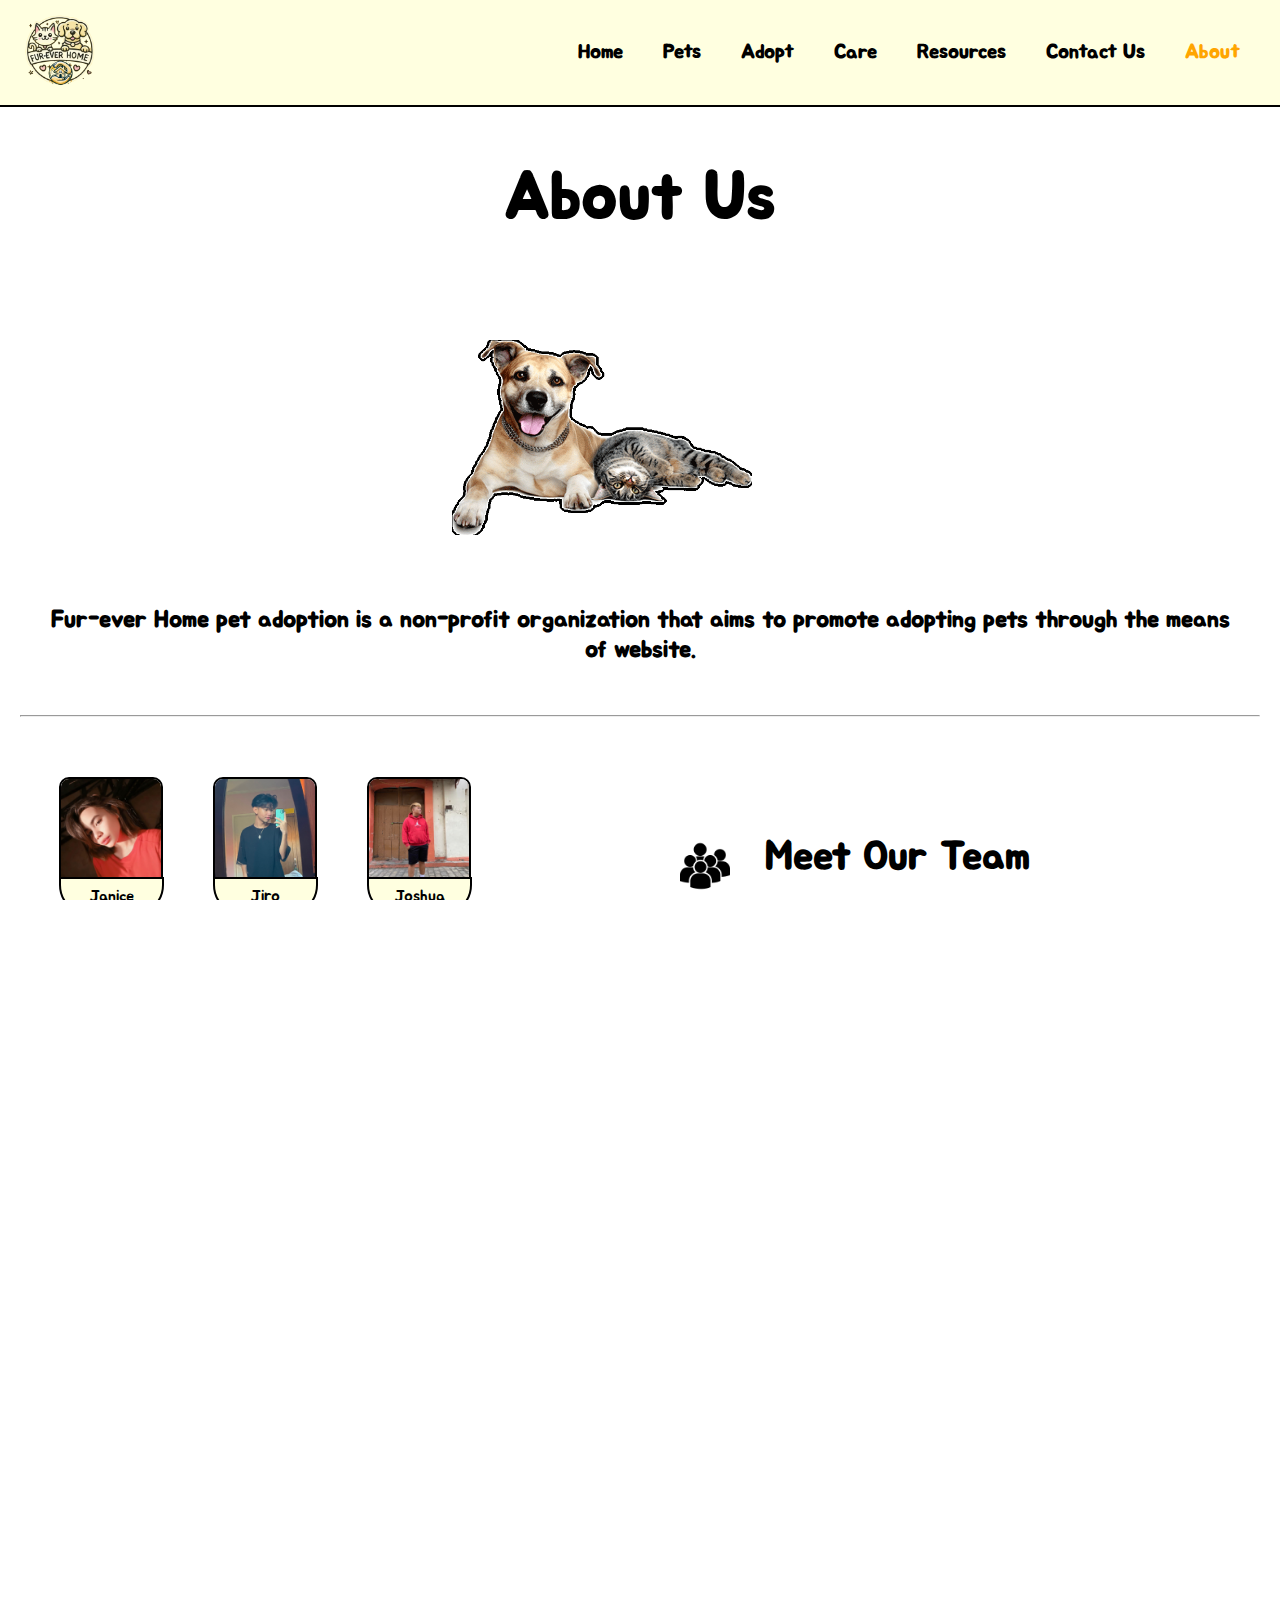
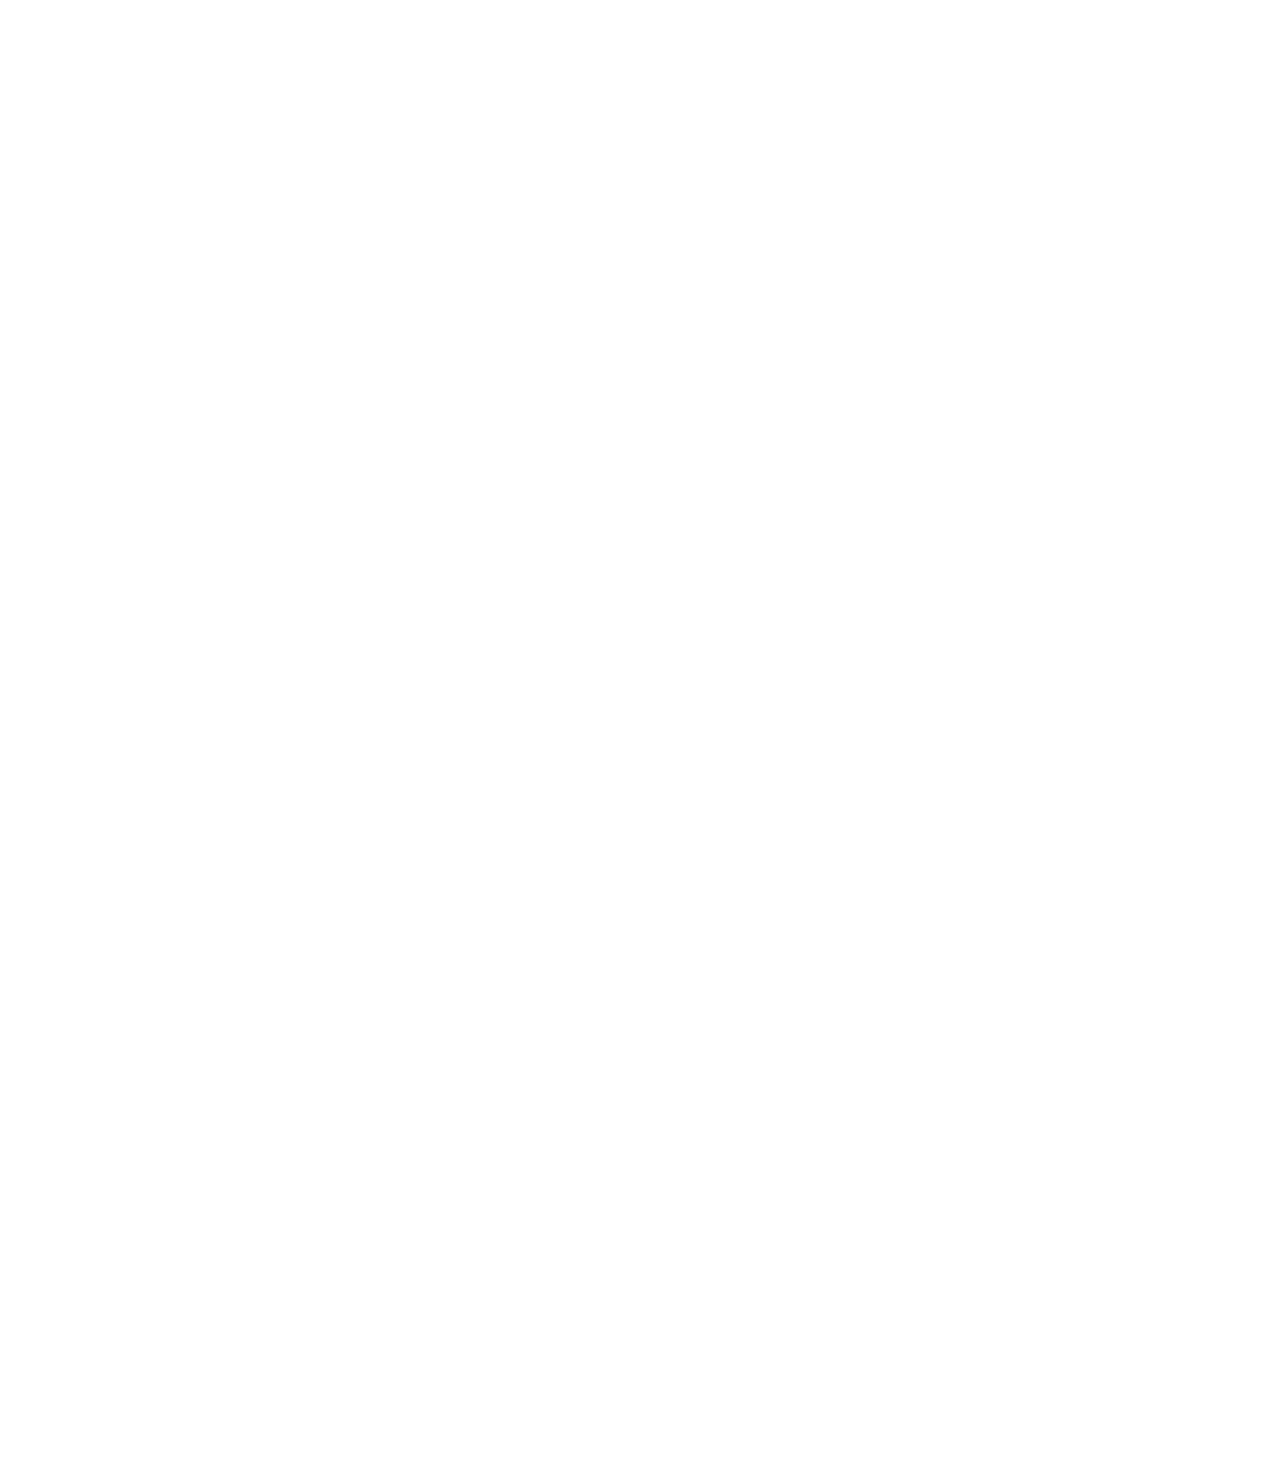
==== commit 1ab51c93: "push" ====
--- a/about.html
+++ b/about.html
@@ -5,6 +5,7 @@
     <meta name="viewport" content="width=device-width, initial-scale=1.0">
     <title>About Us - Fur-Ever Home</title>
     <link rel="stylesheet" href="css/styles.css">
+    <link rel="icon" href="images/logo.png" type="image/icon type">
     <link href="https://fonts.googleapis.com/css2?family=Jua&display=swap" rel="stylesheet">
 </head>
 <body>
@@ -23,9 +24,9 @@
                 <li><a href="pets.html">Pets</a></li>
                 <li><a href="adopt.html" >Adopt</a></li>
                 <li><a href="care.html">Care</a></li>
-                <li><a href="resources.html" class="active">Resources</a></li>
+                <li><a href="resources.html" >Resources</a></li>
                 <li><a href="contact.html">Contact Us</a></li>
-                <li><a href="about.html" >About</a></li>
+                <li><a href="about.html"  class="active">About</a></li>
             </ul>
         </div>
     </nav>
--- a/css/styles.css
+++ b/css/styles.css
@@ -7,7 +7,7 @@
 html, body {
     height: 100%;
     margin: 0;
-    overflow-x: hidden; /* Prevent horizontal scrolling */
+    overflow-x: hidden; 
 }
 
 body {
@@ -25,7 +25,7 @@
     background-color: #FFFFE0;
     display: flex;
     align-items: center;
-    justify-content: space-between; /* Space between items */
+    justify-content: space-between;
     padding: 10px 20px;
     border-bottom: 2px solid #000000;
     position: relative;
@@ -36,7 +36,7 @@
 
 /* Logo Styling */
 .logo {
-    flex-shrink: 0; /* Prevent logo from shrinking */
+    flex-shrink: 0;
 }
 
 .logo img {
@@ -61,8 +61,6 @@
     flex-shrink: 0;
 }
 
-
-/* Hamburger spans */
 .hamburger span {
     display: block;
     width: 100%;
@@ -72,7 +70,6 @@
     transition: background-color 0.3s, transform 0.3s;
 }
 
-/* Transform spans into an "X" when active */
 .hamburger.active span:nth-child(1) {
     transform: rotate(45deg) translate(5px, 5px);
 }
@@ -108,27 +105,22 @@
     transition: color 0.3s ease, transform 0.3s ease, border 0.3s ease;
 }
 
-/* Hover Effect */
 .nav-links a:hover {
     color: #C3B091;
     transform: scale(1.1);
     border-color: #C3B091;
 }
 
-/* Active Link Styles */
 .nav-links a.active {
     color: orange !important;
     font-weight: bold;
 }
 
-
 @media (max-width: 991px) {
-    /* Display the hamburger menu */
     .hamburger {
         display: flex;
     }
 
-    /* Hide the nav links container by default */
     .nav-links-container {
         display: none;
         position: fixed;
@@ -143,7 +135,6 @@
         z-index: 999;
     }
 
-    /* Show the nav links container when active */
     .nav-links-container.active {
         display: flex;
     }
@@ -164,7 +155,7 @@
 
     .navbar {
         padding: 10px 20px;
-        justify-content: space-between; /* Ensure items are spaced between */
+        justify-content: space-between;
     }
 
     .logo {
@@ -176,31 +167,30 @@
     }
 }
 
-
-
 @media (max-width: 768px) {
-    /* Ensure the navbar items are centered */
     .navbar {
         padding: 10px 20px;
-        justify-content: space-between; /* Added this line */
+        justify-content: space-between;
     }
 
     .hamburger {
         display: flex;
-        margin-right: 0;
+        margin-left: 89%;
+        margin-top: -100px;
+        transform: translateY(-8px);
     }
 
     .logo {
-        margin-left: 0;
-    }
-   
-}
-
+        margin-right: 80%;
+        margin-bottom: 40px;
+        transform: translateY(-12px);
+    }
+}
 
 
  /* index.html */
 
-.hero {
+ .hero {
     text-align: center;
     padding: 100px 20px;
     margin-top: 50px;
@@ -211,10 +201,11 @@
     color: #333;
     margin-bottom: 20px;
 }
+
 .hero h2 {
-    margin-bottom: 70px; /* Adjust the value as needed */
-
-}
+    margin-bottom: 70px;
+}
+
 .content {
     display: flex;
     justify-content: center;
@@ -226,30 +217,27 @@
 
 .text {
     max-width: 50%;
-  
     margin-top: -200px;
-    margin-bottom: 50px; 
-
+    margin-bottom: 50px;
 }
 
 .text h1 {
     font-size: 60px;
     margin-bottom: 20px;
-        /* justify the text*/
     text-align: justify;
 }
 
-
-
 .btn {
-
     padding: 30px 50px;
     background-color: #FFE100;
     text-decoration: none;
     border-radius: 30px;
-    border: 2px solid #333; 
+    border: 2px solid #333;
     font-size: 30px;
-  
+}
+
+.btn:hover {
+    background-color: #FFD700;
 }
 
 .pets {
@@ -260,31 +248,23 @@
     position: relative;
 }
 
-
 .pet-speech {
     position: relative;
     display: inline-block;
 }
 
-
-
-/* Talk Bubble Styles */
 .talk-bubble {
     display: inline-block;
     position: absolute;
     width: 150px;
     opacity: 0;
     animation: fadeIn 1.5s forwards;
-
-}
-
-
+}
 
 @keyframes fadeIn {
     from { opacity: 0; }
     to { opacity: 1; }
 }
-
 
 .border {
     border: 2px solid #000000;
@@ -303,24 +283,21 @@
     margin-bottom: 21px;
     border: 10px solid;
     border-color: #000000 transparent transparent #000000;
-    transform: rotate(11deg); /* Optional: Add a slight rotation */
-}
-
-/* Right Bubble Tail */
+    transform: rotate(11deg);
+}
+
 .bubble-tail-right {
     position: absolute;
     width: 0;
-    height: 0; /* Keep height at 0 for proper triangle formation */
+    height: 0;
     right: 20px;
     bottom: -62px;
     margin-bottom: 28px;
-    border: 20px solid; /* Increase the border width to extend the triangle */
+    border: 20px solid;
     border-color: #000000 #000000 transparent transparent;
-    transform: rotate(-20deg); /* Maintain the current rotation */
-}
-
-
-/* Specific Bubble Tail for Cat (Meow Meow?) */
+    transform: rotate(-20deg);
+}
+
 .cat-bubble-tail {
     position: absolute;
     width: 0;
@@ -330,15 +307,11 @@
     margin-bottom: 20px;
     border: 10px solid;
     border-color: #000000 transparent transparent #000000;
-    transform: rotate(7deg); /* Optional: Add a slight rotation */
-}
-
-
-
+    transform: rotate(7deg);
+}
 
 .talktext {
     padding: 1em;
-    text-align: left;
     text-align: center;
     line-height: 1.5em;
 }
@@ -347,17 +320,14 @@
     margin: 0;
 }
 
-/* Positioning the Speech Bubbles */
 #dog1 .talk-bubble {
     top: -27px;
     left: 90px;
-
 }
 
 #dogCatContainer .talk-bubble {
     top: -160px;
     left: -100px;
-
 }
 
 #cat1 .talk-bubble {
@@ -365,7 +335,6 @@
     right: -90px;
 }
 
-/* Positioning Pet Images */
 #dog1 {
     position: relative;
     transform: rotate(-20deg);
@@ -375,36 +344,29 @@
     right: 120px;
     position: relative;
     bottom: 70px;
-
 }
 
 #cat1 {
     position: relative;
     left: 70px;
-bottom: 170px;
- 
-}
-
-
-/* Responsive Adjustments */
+    bottom: 170px;
+}
+
 @media (max-width: 1280px) {
-
     .text {
         max-width: 100%;
         margin-bottom: 60px;
         margin-left: 50px;
-
-    }
+    }
+
     .content {
-    position: relative;
-    }
-
+        position: relative;
+    }
 
     .hero h1 {
         font-size: 55px !important;
         width: 100% !important;
         text-align: left;
-  
     }
 
     .text p {
@@ -416,20 +378,15 @@
         margin-top: 120px;
         margin-left: 0;
     }
-
-
-    
-}
-
-/* Responsive Adjustments */
+}
+
 @media (max-width: 768px) {
-
     .text {
         max-width: 100%;
         margin-bottom: 60px;
         margin-left: 50px;
-
-    }
+    }
+
     .content {
         display: flex;
         justify-content: center;
@@ -438,7 +395,7 @@
         margin-top: 90px;
         flex-wrap: wrap;
     }
-    
+
     .navbar {
         flex-direction: column;
         text-align: center;
@@ -454,7 +411,6 @@
         font-size: 55px !important;
         width: 100% !important;
         text-align: left;
-  
     }
 
     .text p {
@@ -466,60 +422,44 @@
         margin-top: 120px;
         margin-left: 0;
     }
-
-
-    
-}
-
+}
 
 @media (max-width: 500px) {
-
-    /* Adjust the .hero h1 font size */
     .hero h1 {
         font-size: 40px !important;
         text-align: center;
-  
-    }
-
-    /* Adjust the .text styles */
+    }
+
     .text {
-       
         margin-bottom: -80px;
         margin-left: 10px;
         margin-right: 10px;
     }
 
+    .hero h2 {
+        margin-top: -350px;
+    }
 
     .text h1 {
         font-size: 32px;
         text-align: center;
-    }
-
-    /* Adjust the .btn */
+        margin-top: 50px;
+    }
+
     .btn {
         padding: 20px 30px;
         font-size: 20px;
     }
 
-    /* Adjust the .pets */
     .pets {
         flex-direction: row;
-        margin-top: 300px;
-     
-    }
-
-    /* Adjust pet images */
+        margin-top: 340px;
+    }
+
     .pets img {
-        width: 140px;
+        width: 200px;
         height: auto;
     }
-
-    /* Adjust speech bubbles */
-    .talk-bubble {
-        width: 140px;
-    }
-
-  
 
     #dogCatContainer .talk-bubble {
         top: -190px;
@@ -532,191 +472,136 @@
         right: -10px;
         width: 80px;
     }
+
     #dog1 .talk-bubble {
-        top: -90px;
-        right: -10px;
-        width: 80px;
-    }
+        top: -30px;
+        width: 110px;
+    }
+
     #dog1 {
-    
         transform: rotate(-20deg);
-        right: -30px;
-        top:-170px;
-  
-
-
-    }
-
+        right: -50px;
+        top: -210px;
+    }
+
+    #dog1 .bubble-tail-left {
+        margin-bottom: 23px;
+        transform: rotate(20deg);
+    }
 
     #dogCatContainer {
-        right: 10px;
-        bottom: 190px;
+        right: 35px;
+        bottom: 250px;
+        top: -230px;
     }
 
     #cat1 {
-        left: 115px;
-  
-        height: 200px;
-    }
-
-  
-
-    /* Adjust .hero h2 */
+        left: 120px;
+        height: 270px;
+        bottom: 250px;
+    }
+
+    #dogCatContainer .bubble-tail-right {
+        margin-bottom: 24px;
+        transform: rotate(-13deg);
+    }
+
+    #cat1 img {
+        width: 150px;
+    }
+
     .hero h2 {
-        font-size: 16px;
-        margin: 10px;
-    }
-
-    /* Adjust .content */
+        font-size: 25px;
+        margin: -270px 30px 20px;
+    }
+
     .content {
         margin-top: 30px;
     }
 }
 
-
 @media (max-width: 400px) {
-
-   
     .hero h1 {
         font-size: 32px !important;
     }
 
-    /* Adjust the .text h1 */
     .text h1 {
         font-size: 24px;
     }
 
-    /* Adjust the .btn */
     .btn {
         padding: 15px 25px;
         font-size: 18px;
     }
 
-    /* Adjust pet images */
     .pets img {
-        width: 120px;
-    }
-
-    /* Adjust speech bubbles */
+        width: 200px;
+    }
+
     .talk-bubble {
         width: 130px;
     }
 
-    /* Adjust speech bubble positions */
     #dog1 .talk-bubble {
-        top: -60px;
+        top: -30px;
         left: 70px;
     }
 
     #dogCatContainer .talk-bubble {
         top: -160px;
-        left: -120px;
+        left: -80px;
+    }
+
+    #dogCatContainer {
+        right: 50px;
+        bottom: 20px;
     }
 
     #cat1 .talk-bubble {
-        top: -25px;
-        right: -50px;
-    }
-
-    /* Adjust .hero h2 */
-    .hero h2 {
-        font-size: 14px;
-        margin: 10px;
-    }
-
-    /* Adjust .content */
-    .content {
-        margin-top: 20px;
-    }
-}
-
-/* Responsive Adjustments for screens 320px and below */
-@media (max-width: 320px) {
-
-    /* Further adjust the .hero h1 font size */
-    .hero h1 {
-        font-size: 24px !important;
-    }
-
-    /* Adjust the .text h1 */
-    .text h1 {
+        top: -85px;
+        left: 60px;
+    }
+
+    #cat1 {
+        right: 0;
+    }
+
+    #dog1 {
+        left: 70px;
+        top: -200px;
+    }
+
+    .btn {
+        padding: 15px 25px;
         font-size: 18px;
-    }
-
-    /* Adjust the .btn */
-    .btn {
-        padding: 10px 20px;
-        font-size: 16px;
-    }
-
-    /* Adjust pet images */
-    .pets img {
-        width: 100px;
-    }
-
-    /* Adjust speech bubbles */
-    .talk-bubble {
-        width: 80px;
-    }
-
-    /* Adjust speech bubble positions */
-    #dog1 .talk-bubble {
-        top: -10px;
-        left: 30px;
-    }
-
-    #dogCatContainer .talk-bubble {
-        top: -70px;
-        left: -40px;
-    }
-
-    #cat1 .talk-bubble {
-        top: -20px;
-        right: -40px;
-    }
-
-    /* Adjust .hero h2 */
-    .hero h2 {
-        font-size: 12px;
-        margin: 10px;
-    }
-
-    /* Adjust .content */
-    .content {
-        margin-top: 15px;
-    }
-}
-
+        position: relative;
+        bottom: 10px;
+    }
+}
 
  /* end of index.html*/
 
 
  /* about.html*/
 
-.about-us {
+ .about-us {
     text-align: center;
     padding: 50px 20px;
-
-}
-
-.about-us  h2 {
+}
+
+.about-us h2 {
     text-align: center;
     padding: 50px 20px;
-
-}
-
-
-
-/* Talk Bubble Styles */
+}
+
 .talk-bubble-about {
     display: inline-block;
     width: 80px;
     opacity: 0;
     animation: fadeIn 1.5s forwards;
-    transform: translateY(-150px); /* Move upwards by 50px */
-    margin-right: -180px; /* Add margin if needed */
-}
-
+    transform: translateY(-150px);
+    margin-right: -180px;
+}
 
 .bubble-tail-left-about {
     position: absolute;
@@ -725,14 +610,13 @@
     left: 16px;
     border: 10px solid;
     border-color: #000000 transparent transparent #000000;
-    transform: rotate(2deg); /* Optional: Add a slight rotation */
+    transform: rotate(2deg);
 }
 
 .about-us h1 {
     font-size: 66px;
     margin-bottom: 50px;
 }
-
 
 .about-content {
     display: flex;
@@ -742,30 +626,25 @@
     flex-wrap: wrap;
 }
 
-
 .about-logo {
     width: 300px;
 }
 
 .about-content p {
-
     font-size: 18px;
     text-align: justify;
     font-size: 20px;
 }
 
-.about-content .talk-bubble
-{
+.about-content .talk-bubble {
     position: absolute;
     width: 150px;
     opacity: 0;
     left: 10%;
-
-
     top: 0%;
     animation: fadeIn 1.5s forwards;
 }
-/* Meet Our Team Section Styles */
+
 .team-section {
     display: flex;
     justify-content: space-between;
@@ -774,13 +653,12 @@
     padding: 20px;
 }
 
-/* Team members section */
 .team {
     display: flex;
     justify-content: center;
     flex-wrap: wrap;
     gap: 50px;
-    width: 60%; 
+    width: 60%;
 }
 
 .team-member {
@@ -813,21 +691,6 @@
     border: 2px solid #000000;
 }
 
-/* Hover Effects */
-.team-member:hover img.team-img {
-    border-color: #C3B091;
-    transform: scale(1.05);
-}
-
-.team-member:hover p {
-    background-color: #f0e68c;
-    transform: scale(1.1);
-    width: 79%;
-    transition: transform 0.3s ease-in-out, width 0.3s ease-in-out;
-    left: 2px;
-}
-
-/* Team description section */
 .team-description {
     width: 30%;
     text-align: left;
@@ -836,15 +699,15 @@
 .team-description h2 {
     font-size: 50px;
     margin-bottom: 20px;
-    display: inline-flex; 
-    align-items: center; 
+    display: inline-flex;
+    align-items: center;
 }
 
 .team-icon {
-    width: 60px; 
+    width: 60px;
     height: auto;
-    margin-right: 5px; 
-    vertical-align: middle; 
+    margin-right: 5px;
+    vertical-align: middle;
     margin-bottom: 15px;
 }
 
@@ -854,7 +717,6 @@
     color: #555;
 }
 
-/* Mission and Vision Section Styles */
 .mission-vision {
     display: flex;
     flex-direction: column;
@@ -886,10 +748,10 @@
 .mission-vision-content {
     display: flex;
     justify-content: space-around;
-    align-items: flex-start; 
+    align-items: flex-start;
     width: 100%;
     flex-wrap: wrap;
-    gap: 20px; 
+    gap: 20px;
 }
 
 .mission, .vision {
@@ -932,13 +794,53 @@
     font-style: italic;
 }
 
-/* Responsive Design for Meet Our Team Section */
+@media (max-width: 1700px) {
+    .about-us h1 {
+        margin-bottom: 100px;
+    }
+}
+
+@media (max-width: 1550px) and (min-width: 769px) {
+    .team-description {
+        width: 100%;
+        flex-direction: row;
+        justify-content: center;
+        align-items: center;
+        text-align: center;
+        margin-bottom: 40px;
+    }
+
+    .team-description h2 {
+        font-size: 40px;
+        margin-bottom: 0;
+    }
+
+    .team-icon {
+        width: 50px;
+        margin-right: 10px;
+        margin-bottom: 0;
+    }
+
+    .mission-vision-logo {
+        top: -50px;
+        margin-top: -100px;
+    }
+
+    .mission-vision {
+        padding: 10px;
+    }
+}
+
 @media (max-width: 768px) {
     .team-section {
         flex-direction: column;
         text-align: center;
     }
 
+    .about-us h1 {
+        margin-bottom: 100px;
+    }
+
     .team {
         width: 100%;
     }
@@ -961,11 +863,61 @@
         width: 80%;
         margin: 20px 0;
     }
-}
-
-@media (max-width: 1400px) {
-    .team-description h2 {
-        font-size: 40px;
+
+    .mission-vision-logo {
+        top: -50px;
+        margin-top: -100px;
+    }
+}
+
+@media (max-width: 500px) {
+    .about-us {
+        padding: 30px 10px;
+    }
+
+    .about-us h1 {
+        font-size: 50px;
+        margin-bottom: 30px;
+    }
+
+    .about-content {
+        flex-direction: column;
+        align-items: center;
+    }
+
+    .about-logo {
+        width: 200px;
+        margin-bottom: 20px;
+    }
+
+    .about-content h2 {
+        font-size: 18px;
+        padding: 0 10px;
+        text-align: justify;
+    }
+
+    .talk-bubble-about {
+        width: 60px;
+        transform: translateY(10px);
+        margin-right: 0;
+    }
+
+    .bubble-tail-left-about {
+        left: 12px;
+        border-width: 8px;
+        transform: rotate(14deg);
+    }
+
+    .talktext p {
+        font-size: 14px;
+    }
+
+    .team-section {
+        padding: 10px;
+    }
+
+    .team-member {
+        max-width: 100px;
     }
 
     .team-member img.team-img {
@@ -975,11 +927,26 @@
 
     .team-member p {
         font-size: 14px;
-        padding: 5px;
+        top: 80px;
+        width: 80%;
+    }
+
+    .team-description h2 {
+        font-size: 36px;
+    }
+
+    .team-icon {
+        width: 50px;
+        margin-bottom: 10px;
     }
 
     .team-description p {
         font-size: 16px;
+        padding: 0 10px;
+    }
+
+    .mission-vision {
+        padding: 40px 20px;
     }
 
     .mission-vision h1 {
@@ -988,26 +955,127 @@
 
     .mission-vision-logo {
         width: 40px;
+        margin-right: 10px;
     }
 
     .mission-vision-content {
-        gap: 10px;
+        flex-direction: column;
+        align-items: center;
     }
 
     .mission, .vision {
+        width: 90%;
+        margin: 20px 0;
         padding: 20px;
     }
 
     .mission h3, .vision h3 {
-        font-size: 36px;
+        font-size: 32px;
+    }
+
+    .mission-icon, .vision-icon {
+        width: 40px;
+        margin-bottom: 10px;
     }
 
     .mission p, .vision p {
+        font-size: 18px;
+        text-align: justify;
+    }
+}
+
+@media (max-width: 400px) {
+    .about-us {
+        padding: 50px 10px;
+    }
+
+    .about-us h1 {
+        font-size: 40px;
+        margin-bottom: 20px;
+    }
+
+    .about-content h2 {
+        font-size: 16px;
+        padding: 0 10px;
+    }
+
+    .about-logo {
+        width: 150px;
+        margin-bottom: 15px;
+    }
+
+    .talk-bubble-about {
+        width: 60px;
+        transform: translateY(-5px);
+    }
+
+    .talktext p {
+        font-size: 12px;
+    }
+
+    .team-member {
+        max-width: 80px;
+    }
+
+    .team-member img.team-img {
+        width: 60px;
+        height: 60px;
+    }
+
+    .team-member p {
+        font-size: 12px;
+        top: 60px;
+        width: 47px;
+    }
+
+    .team-description h2 {
+        font-size: 28px;
+        margin-bottom: -30px;
+    }
+
+    .team-icon {
+        width: 40px;
+    }
+
+    .team-description p {
+        font-size: 14px;
+        margin-bottom: -30px;
+    }
+
+    .mission-vision {
+        padding: 4px 4px 2px 1px;
+    }
+
+    .mission-vision h1 {
+        font-size: 32px;
+    }
+
+    .mission-vision-logo {
+        width: 30px;
+        margin-right: 8px;
+        margin-top: -20px;
+    }
+
+    .mission, .vision {
+        width: 70%;
+        margin: 15px 0;
+        padding: 15px;
+    }
+
+    .mission h3, .vision h3 {
         font-size: 24px;
     }
-}
-
-
+
+    .mission-icon, .vision-icon {
+        width: 30px;
+        margin-bottom: 8px;
+    }
+
+    .mission p, .vision p {
+        font-size: 16px;
+        text-align: justify;
+    }
+}
 
 /* end of about.html */
 
@@ -1016,7 +1084,6 @@
 .pets-section {
     text-align: center;
     padding: 40px 20px;
-    
 }
 
 .pets-section h1 {
@@ -1038,8 +1105,6 @@
     width: 80%;
     margin: auto;
     font-size: 30px;
-
-
 }
 
 .pet-cards {
@@ -1048,7 +1113,6 @@
     gap: 40px;
     padding: 20px 0;
 }
-
 
 .pet-card {
     background-color: #FFF2C1;
@@ -1058,9 +1122,10 @@
     border: 3px solid black;
     box-shadow: 0 2px 8px rgba(0, 0, 0, 0.1);
     transition: transform 0.3s ease, box-shadow 0.3s ease;
-    position: relative; /* Added for positioning child elements */
-    overflow: hidden; /* Added to hide overflowed content */
-}
+    position: relative;
+    overflow: hidden;
+}
+
 .pet-images {
     position: relative;
     width: 100%;
@@ -1075,23 +1140,21 @@
     left: 0;
     width: 100%;
     height: 100%;
-    object-fit: cover; /* Ensures images cover the container */
+    object-fit: cover;
     display: block;
     transition: opacity 0.3s ease;
 }
 
 .owner-image {
     opacity: 0;
-    transition: opacity 0.3s ease;
-}
-
-/* On hover, show the owner image */
+}
+
 .pet-card:hover .owner-image {
     opacity: 1;
 }
+
 .read-story-link {
     display: none;
-
     bottom: 10px;
     margin-top: 20px;
     left: 0;
@@ -1111,21 +1174,12 @@
     display: block;
     opacity: 1;
     color: #2da63f;
-}
-/* On hover, hide the pet image */
-.pet-card:hover .pet-image {
-    opacity: 0;
-}
-/* Position images absolutely within the container */
-.pet-image, .owner-image {
-    position: absolute;
-    top: 0;
-    left: 0;
+    border: 2px solid #000000;
 }
 
 .pet-card:hover {
     transform: scale(1.05);
-    box-shadow: 0 5px 15px rgba(0,0,0,0.3);
+    box-shadow: 0 5px 15px rgba(0, 0, 0, 0.3);
     z-index: 1;
 }
 
@@ -1136,15 +1190,12 @@
     border-radius: 10%;
     margin-bottom: 10px;
 }
+
 .pet-card .gender-icon {
-    width: 30px; 
+    width: 30px;
     height: auto;
     margin-top: 5px;
 }
-
-
-
-
 
 .pet-story {
     max-width: 800px;
@@ -1230,7 +1281,6 @@
     text-align: center;
     border-radius: 15px;
     color: #fff;
-  
 }
 
 .call-to-action h2 {
@@ -1253,7 +1303,6 @@
     transition: background-color 0.3s ease, color 0.3s ease;
     position: relative;
     top: 20px;
-
 }
 
 .cta-button:hover {
@@ -1263,8 +1312,7 @@
 
 .back-button {
     display: inline-block;
- margin-right: 70%;
-
+    margin-right: 70%;
     text-decoration: none;
     color: #fff;
     background-color: #FFC107;
@@ -1301,61 +1349,49 @@
     .story-header h1 {
         font-size: 46px;
     }
-}
+
+    .cta-button {
+        padding: 30px 40px;
+        font-size: 24px;
+        max-width: 90%;
+    }
+}
+
+@media (max-width: 500px) {
+    .cta-button {
+        padding: 15px 20px;
+        font-size: 18px;
+    }
+
+    .call-to-action {
+        padding: 60px;
+    }
+}
+
+@media (max-width: 400px) {
+    .pet-card img {
+        width: 100%;
+    }
+
+    .call-to-action {
+        padding: 40px 20px;
+    }
+
+    .cta-button {
+        padding: 20px 20px;
+        font-size: 20px;
+        position: relative;
+        top: 10px;
+    }
+
+    .back-button {
+        padding: 10px 5px;
+        font-size: 18px;
+        width: 150px;
+    }
+}
+
 /* end of pets.html */
-
-/* Health Care Practices Section */
-.healthcare-practices {
-    display: flex;
-    gap: 40px;
-    justify-content: space-around;
-    flex-wrap: wrap;
-}
-
-.dog-healthcare, .cat-healthcare {
-    width: 100%;
-    max-width: 450px;
-    background-color: #FFF2C1;
-    padding: 20px;
-    border-radius: 20px;
-    box-shadow: 0 10px 20px rgba(0, 0, 0, 0.1);
-    border: 2px solid black;
-    margin-top: 20px;
-}
-
-.dog-healthcare h3, .cat-healthcare h3 {
-    font-size: 22px;
-    color: #555;
-    margin-bottom: 10px;
-}
-
-.dog-healthcare ul, .cat-healthcare ul {
-    list-style-type: disc;
-    padding-left: 20px;
-}
-
-.dog-healthcare li, .cat-healthcare li {
-    font-size: 18px;
-    color: #333;
-    margin-bottom: 8px;
-}
-
-
-/* Responsive Adjustments */
-@media (max-width: 768px) {
-    .pet-cards {
-        grid-template-columns: repeat(auto-fill, minmax(200px, 1fr));
-    }
-}
-
-@media (max-width: 480px) {
-    .pet-cards {
-        grid-template-columns: 1fr;
-    }
-}
-/* end of pet.html*/
-
-
 
 
 
@@ -1366,16 +1402,11 @@
     padding: 40px 20px;
     gap: 10px;
     margin-bottom: 10px;
-/*center the content */
-    
-
 }
 
 .adopt-section h1 {
     font-size: 50px;
     margin-bottom: 50px;
-
-   
 }
 
 .adopt-section h2 {
@@ -1388,9 +1419,7 @@
     display: flex;
     align-items: flex-start;
     max-width: 100%;
-
     padding: 20px;
-
     margin-bottom: 20px;
 }
 
@@ -1402,35 +1431,24 @@
     display: flex;
     align-items: center;
     justify-content: center;
-    font-size: 18px;
+    font-size: 30px;
     font-weight: bold;
     color: #000000;
     margin-right: 15px;
     box-shadow: 0 2px 4px rgba(0, 0, 0, 0.2);
-    font-size: 30px;
-    /* borderline*/
     border: 3px solid #000000;
 }
-
-
-
-
 
 .step-content {
     flex: 1;
- 
 }
 
 .step-content h1 {
     text-align: left;
 }
 
-
-
-/* Description text under the title */
 .step-description {
     font-size: 26px;
-  
     margin: 0;
     line-height: 1.6;
     margin-left: 30px;
@@ -1438,15 +1456,14 @@
 
 .map-container {
     display: flex;
-    flex-direction: row; /* Stack items vertically */
+    flex-direction: row;
     gap: 50px;
     padding: 20px 0;
     position: relative;
     margin: auto;
     width: 80%;
-    align-items: center; /* Center items horizontally */
-}
-
+    align-items: center;
+}
 
 .map-item {
     width: 100%;
@@ -1456,9 +1473,9 @@
 
 .map-item iframe {
     width: 100%;
-    height: 300px; /* Adjusted height for better responsiveness */
+    height: 300px;
     border: 0;
-    border-radius: 8px; /* Optional: Adds slight rounding to map corners */
+    border-radius: 8px;
 }
 
 .map-label {
@@ -1471,14 +1488,15 @@
     display: flex;
     align-items: flex-start;
     padding: 20px;
-
-}
+}
+
 .neighbor-image-container {
     position: relative;
     display: inline-block;
     width: 100%;
-    max-width: 600px; 
-}
+    max-width: 600px;
+}
+
 .neighbor {
     display: flex;
     justify-content: center;
@@ -1487,11 +1505,9 @@
     margin-top: 90px;
 }
 
-.neighbor img
-{
-    width:40%;
+.neighbor img {
+    width: 40%;
     height: 70%;
-
     border-radius: 10px;
 }
 
@@ -1499,27 +1515,23 @@
     width: 100%;
     height: auto;
     border-radius: 10px;
-    
 }
 
 .talk-bubble-adopt {
-
-        display: inline-block;
-        position: absolute;
-        width: 150px;
-        opacity: 0;
-        animation: fadeIn 1.5s forwards;
-
+    display: inline-block;
+    position: absolute;
+    width: 150px;
+    opacity: 0;
+    animation: fadeIn 1.5s forwards;
     background-color: white;
     border: 2px solid black;
 }
+
 #bubble1 {
-top: -10%;
+    top: -10%;
     left: 18%;
- 
-}
-
-/* First Bubble Tail */
+}
+
 #bubble1::after {
     content: '';
     position: absolute;
@@ -1532,14 +1544,11 @@
     border-color: white transparent transparent transparent;
 }
 
-/* Second Talk Bubble Positioning */
 #bubble2 {
     bottom: 10%;
     right: 5%;
-    
-}
-
-/* Second Bubble Tail */
+}
+
 #bubble2::after {
     content: '';
     position: absolute;
@@ -1556,16 +1565,14 @@
     display: flex;
     align-items: flex-start;
     max-width: 100%;
-  
     padding: 20px;
-
     margin-bottom: 20px;
 }
 
 .rescue-content {
     display: flex;
     flex-direction: row;
-    flex-wrap: wrap; /* Allow wrapping on smaller screens */
+    flex-wrap: wrap;
     align-items: center;
     margin-top: 20px;
 }
@@ -1573,7 +1580,6 @@
 .rescue-image {
     flex: 1;
     text-align: center;
-  
 }
 
 .rescue-image img {
@@ -1596,52 +1602,59 @@
 }
 
 .rescue-steps ol {
-    list-style: none; /* Remove default list styling */
+    list-style: none;
     padding: 0;
 }
+
 .rescue-steps li {
     display: flex;
     align-items: flex-start;
     margin-bottom: 20px;
-    background-color: #FFFFE0; /* White background for each step */
+    background-color: #FFFFE0;
     padding: 15px;
     border-radius: 8px;
     transition: background-color 0.3s;
     border: 2px solid #000000;
 }
+
 .rescue-steps li:hover {
-    background-color: #e6f7ff; /* Light blue on hover */
-}
+    background-color: #e6f7ff;
+}
+
 .rescue-steps li p {
     margin: 0;
     line-height: 1.5;
 }
+
 @media (max-width: 1200px) {
-    /* Adjust map-container to display items in a column */
     .map-container {
         flex-direction: column;
         gap: 20px;
         width: 100%;
     }
 
-    /* Adjust map-item to take full width */
+    .adopt-section h1 {
+        font-size: 70px;
+    }
+
+    .adopt-section h2 {
+        font-size: 60px;
+    }
+
     .map-item {
         max-width: none;
         padding: 0 20px;
     }
 
-    /* Adjust adoption-center layout */
     .adoption-center {
         flex-direction: column;
         align-items: center;
     }
 
-    /* Center the step-number */
     .adoption-center .step-number {
         margin-bottom: 20px;
     }
 
-    /* Adjust neighbor-div layout */
     .neighbor-div {
         flex-direction: column;
         align-items: center;
@@ -1651,7 +1664,6 @@
         margin-top: 20px;
     }
 
-    /* Adjust rescue-section layout */
     .rescue-section {
         flex-direction: column;
         align-items: center;
@@ -1666,47 +1678,42 @@
         margin-top: 20px;
     }
 
-    /* Adjust step-description font size */
     .step-description {
         font-size: 22px;
         margin-left: 0;
         margin-bottom: 60px;
     }
 
-    /* Adjust talk bubbles */
     .talk-bubble-adopt {
         max-width: 80%;
     }
 
-
+    .rescue-image {
+        max-width: 70%;
+    }
 }
 
 @media (max-width: 768px) {
-    /* Adjust map-container to display items in a column */
     .map-container {
         flex-direction: column;
         gap: 20px;
         width: 100%;
     }
 
-    /* Adjust map-item to take full width */
     .map-item {
         max-width: none;
         padding: 0 20px;
     }
 
-    /* Adjust the adoption center section */
     .adoption-center {
         flex-direction: column;
         align-items: center;
     }
 
-    /* Center the step-number */
     .adoption-center .step-number {
         margin-bottom: 20px;
     }
 
-    /* Adjust neighbor-div layout */
     .neighbor-div {
         flex-direction: column;
         align-items: center;
@@ -1716,14 +1723,13 @@
         position: relative;
         display: inline-block;
         width: 100%;
-        max-width: 600px; 
+        max-width: 600px;
     }
 
     .neighbor {
         margin-top: 20px;
     }
 
-    /* Adjust rescue-section layout */
     .rescue-section {
         flex-direction: column;
         align-items: center;
@@ -1738,100 +1744,134 @@
         margin-top: 20px;
     }
 
-    /* Adjust step-description font size */
     .step-description {
         font-size: 20px;
         margin-left: 0;
     }
 
-    /* Adjust talk bubbles */
     .talk-bubble-adopt {
         max-width: 80%;
     }
 
-    /* Adjust positions of talk bubbles */
-  
+    #bubble1 {
+        top: -50px;
+        left: 70px;
+    }
+
+    #bubble2 {
+        bottom: 50px;
+        right: 15px;
+    }
+
+    .rescue-image {
+        max-width: 70%;
+    }
+}
+
+@media (max-width: 500px) {
+    #bubble1 {
+        top: -50px;
+        left: 30px;
+    }
+
+    #bubble2 {
+        bottom: 10px;
+        right: 25px;
+    }
+
+    .talk-bubble-adopt {
+        width: 190px;
+    }
+
+    .rescue-image {
+        max-width: 90%;
+    }
+}
+
+@media (max-width: 400px) {
+    .adopt-section h1 {
+        font-size: 40px;
+    }
+
+    .adopt-section h2 {
+        font-size: 30px;
+    }
+
+    .map-container {
+        flex-direction: column;
+        gap: 20px;
+        width: 100%;
+    }
+
+    .map-item {
+        max-width: none;
+        padding: 0 20px;
+    }
+
+    .adoption-center {
+        flex-direction: column;
+        align-items: center;
+    }
+
+    .adoption-center .step-number {
+        margin-bottom: 20px;
+    }
+
+    .neighbor-div {
+        flex-direction: column;
+        align-items: center;
+    }
+
+    .neighbor-image-container {
+        position: relative;
+        display: inline-block;
+        width: 100%;
+        max-width: 600px;
+    }
+
+    .neighbor {
+        margin-top: 20px;
+    }
+
+    .talk-bubble-adopt {
+        width: 190px;
+    }
+
+    .rescue-section {
+        flex-direction: column;
+        align-items: center;
+    }
+
+    .rescue-content {
+        flex-direction: column;
+    }
+
+    .rescue-steps {
+        margin-left: 0;
+        margin-top: 20px;
+    }
+
+    .step-description {
+        font-size: 20px;
+        margin-left: 0;
+    }
+
+    #bubble1 {
+        top: -50px;
+        left: 30px;
+    }
+
+    #bubble2 {
+        bottom: 10px;
+        right: 25px;
+    }
+}
+
 
  /* end of adopt.html */
 
-}
-
-
-.pet-info {
-    display: flex;
-    align-items: center;
-    justify-content: center;
-    gap: 30px;
-    margin-bottom: 30px;
-}
-
-.pet-photo {
-    width: 150px;
-    height: 150px;
-    border-radius: 50%;
-    object-fit: cover;
-    box-shadow: 0 4px 8px rgba(0, 0, 0, 0.1);
-}
-
-.pet-details {
-    text-align: left;
-}
-
-.pet-details h2 {
-    font-size: 24px;
-    margin-bottom: 10px;
-    color: #333;
-}
-
-.pet-details p {
-    font-size: 18px;
-    line-height: 1.6;
-    color: #555;
-}
-
-hr {
-    border: none;
-    border-bottom: 2px solid black;
-    margin: 60px 0;
-    width: 90%;
-    margin-left: auto; /* Center the hr */
-    margin-right: auto;
-}
-
-/* Success Story Section */
-.success-story {
-    display: flex;
-    align-items: center;
-    justify-content: center;
-    gap: 20px;
-    margin-top: 30px;
-}
-
-.success-story-content {
-    display: flex;
-    gap: 20px;
-    align-items: center;
-}
-
-.adopter-photo {
-    width: 100px;
-    height: 100px;
-    border-radius: 50%;
-    object-fit: cover;
-    box-shadow: 0 4px 8px rgba(0, 0, 0, 0.1);
-}
-
-.success-story-content p {
-    font-size: 18px;
-    color: #333;
-}
-
-.success-story-content strong {
-    display: block;
-    font-size: 20px;
-    margin-bottom: 5px;
-    color: #333;
-}
+
+
 /* care.html */
 .care {
     padding: 70px 20px;
@@ -1846,13 +1886,9 @@
 }
 
 .care ul {
-/* justify */
     text-align: left;
     margin-left: 20px;
-   
-}
-
-
+}
 
 .icon {
     max-width: 50px;
@@ -1866,17 +1902,9 @@
     margin: 0 auto 10px auto;
 }
 
-.care h1 {
-    font-size: 56px;
-    color: #333;
-    margin-bottom: 20px;
-}
-
 .care-section {
     margin-top: 30px;
 }
-
-
 
 .care-category {
     display: none;
@@ -1890,8 +1918,8 @@
 .care-category.active {
     display: block;
 }
+
 .care-category h2 {
-
     margin-bottom: 20px;
     color: #b91515;
 }
@@ -1926,9 +1954,7 @@
     transition: max-height 0.3s ease-out;
 }
 
-.care-category.active .collapsible-content {
-    max-height: 5000px; 
-}
+.care-category.active .collapsible-content,
 .collapsible.active + .collapsible-content {
     max-height: 5000px;
 }
@@ -1966,7 +1992,8 @@
     flex-wrap: wrap;
 }
 
-.dog-feeding, .dog-exercise, .dog-grooming, .dog-healthcare {
+.dog-feeding, .dog-exercise, .dog-grooming, .dog-healthcare,
+.cat-feeding, .cat-exercise, .cat-grooming, .cat-healthcare {
     width: 100%;
     max-width: 30%;
     background-color: #FFF2C1;
@@ -1977,17 +2004,6 @@
     margin-top: 20px;
 }
 
-.cat-feeding, .cat-exercise, .cat-grooming, .cat-healthcare {
-    width: 100%;
-    max-width: 30%;
-    background-color: #DBCC95;
-    padding: 20px;
-    border-radius: 20px;
-    box-shadow: 0 10px 20px rgba(0, 0, 0, 0.1);
-    border: 2px solid black;
-    margin-top: 20px;
-}
-
 .dog-feeding h3, .cat-feeding h3,
 .dog-exercise h3, .cat-exercise h3,
 .dog-grooming h3, .cat-grooming h3,
@@ -2019,6 +2035,13 @@
     .collapsible .collapsible-title {
         font-size: 24px;
     }
+
+    .feeding-practices > div,
+    .exercise-practices > div,
+    .grooming-practices > div,
+    .healthcare-practices > div {
+        max-width: 100%;
+    }
 }
 
 @media (max-width: 768px) {
@@ -2079,9 +2102,10 @@
         font-size: 20px;
     }
 }
+
 /* end of care.html */
 
-/* Contact Us Section Styling */
+/* contact.html */
 .contact-us {
     padding: 60px 0;
     background-color: #fff;
@@ -2108,7 +2132,6 @@
     flex: 1;
     min-width: 300px;
     max-width: 100%;
-
 }
 
 .contact-left h2 {
@@ -2118,25 +2141,23 @@
     margin-left: 30px;
 }
 
-/* New Contact Boxes Container */
+/* Contact Boxes */
 .contact-boxes-container {
     display: flex;
     gap: 20px;
     flex-wrap: wrap;
     margin-left: 20px;
-
 }
 
 .contact-box {
     background-color: #FFF2C1;
     padding: 20px;
     border-radius: 15px;
-    flex: 1 1 calc(33.333% - 20px); /* Three boxes in a row with gap adjustment */
+    flex: 1 1 calc(33.333% - 20px);
     text-align: left;
     border: 3px solid #000000;
     box-shadow: 0 2px 8px rgba(0, 0, 0, 0.1);
     box-sizing: border-box;
- 
 }
 
 .contact-box .contact-icon {
@@ -2204,6 +2225,7 @@
     text-align: left;
     border: 3px solid #000000;
     box-shadow: 0 2px 8px rgba(0, 0, 0, 0.1);
+    margin-right: 40px;
 }
 
 .contact-form-box .contact-icon {
@@ -2243,7 +2265,7 @@
     font-size: 16px;
     border: 2px solid #ccc;
     border-radius: 5px;
-    font-family: 'Jua', sans-serif; /* Ensure font is Jua */
+    font-family: 'Jua', sans-serif;
 }
 
 .contact-form input:focus,
@@ -2261,7 +2283,7 @@
     border-radius: 30px;
     cursor: pointer;
     transition: background-color 0.3s ease, transform 0.2s ease;
-    font-family: 'Jua', sans-serif; /* Ensure font is Jua */
+    font-family: 'Jua', sans-serif;
 }
 
 .submit-btn:hover {
@@ -2276,6 +2298,10 @@
         align-items: center;
     }
 
+    .contact-form-box {
+        margin-right: 0;
+    }
+
     .contact-left,
     .contact-form-box {
         max-width: 80%;
@@ -2324,100 +2350,104 @@
         width: 100%;
         text-align: center;
     }
+
     .contact-form-box {
         padding: 50px;
         min-width: 400px;
         max-width: 700px;
-
-    }
-
-    
-}
+    }
+}
+
 @media (max-width: 550px) {
-    .contact-us {
-        padding: 30px 0;
-        background-color: #fff;
+    .contact-form-box {
+        padding: 50px;
+        min-width: 300px;
+        max-width: 500px;
+    }
+}
+
+/* For screens 400px and below */
+@media (max-width: 400px) {
+    .contact-left {
+        margin-right: 20px;
     }
 
     .contact-us h1 {
-        font-size: 32px;
+        font-size: 48px;
+        margin-bottom: 20px;
+    }
+
+    .contact-form-container {
+        gap: 1px;
         margin-bottom: 30px;
-    }
-
-    .contact-form-container {
-        gap: 20px;
-        margin-bottom: 40px;
-        align-items: center; /* Center the content */
+        padding: 0 10px;
     }
 
     .contact-left h2 {
+        font-size: 20px;
+        margin-bottom: 15px;
+    }
+
+    .contact-form-box {
+        padding: 15px;
+    }
+
+    .contact-form-box h2 {
         font-size: 24px;
-        margin-bottom: 20px;
-        text-align: center;
-        margin-left: 0; /* Remove left margin */
-    }
-
-    .contact-form-box {
-        padding: 20px;
-        max-width: 100%;
-    }
-
-    .contact-form-box h2 {
-        font-size: 28px;
-        text-align: center;
     }
 
     .contact-form-box .contact-icon img {
-        width: 30px;
-        margin-right: 10px;
+        width: 25px;
+        margin-right: 8px;
     }
 
     .contact-form .form-group {
-        margin-bottom: 15px;
+        margin-bottom: 10px;
     }
 
     .contact-form label {
-        font-size: 14px;
+        font-size: 12px;
     }
 
     .contact-form input,
     .contact-form textarea {
+        font-size: 12px;
+        padding: 6px;
+    }
+
+    .submit-btn {
         font-size: 14px;
-        padding: 8px;
-    }
-
-    .submit-btn {
-        font-size: 16px;
-        padding: 10px 20px;
+        padding: 8px 16px;
     }
 
     .contact-boxes-container {
-        gap: 45px;
-        margin-left: 0;
-        align-items: center; /* Center the boxes */
+        gap: 10px;
+    }
+
+    .contact-boxes-container img {
+        margin-top: -14px;
     }
 
     .contact-box {
-        padding: 15px;
-        max-width: 100%;
+        padding: 10px;
     }
 
     .contact-box h2 {
-        font-size: 20px;
+        font-size: 18px;
     }
 
     .contact-box .contact-icon img {
-        width: 25px;
-        margin-right: 8px;
+        width: 20px;
+        margin-right: 6px;
     }
 
     .contact-box p,
     .contact-box ul li {
-        font-size: 14px;
+        font-size: 12px;
     }
 
     .contact-box .map-container iframe {
-        height: 150px;
+        height: 120px;
     }
 
     .contact-form-box {
@@ -2432,95 +2462,8 @@
         box-shadow: 0 2px 8px rgba(0, 0, 0, 0.1);
     }
 }
-
-/* For screens 400px and below */
-@media (max-width: 400px) {
-    .contact-us h1 {
-        font-size: 28px;
-        margin-bottom: 20px;
-    }
-
-    .contact-form-container {
-        gap: 15px;
-        margin-bottom: 30px;
-        padding: 0 10px; /* Add horizontal padding */
-    }
-
-    .contact-left h2 {
-        font-size: 20px;
-        margin-bottom: 15px;
-    }
-
-    .contact-form-box {
-        padding: 15px;
-    }
-
-    .contact-form-box h2 {
-        font-size: 24px;
-    }
-
-    .contact-form-box .contact-icon img {
-        width: 25px;
-        margin-right: 8px;
-    }
-
-    .contact-form .form-group {
-        margin-bottom: 10px;
-    }
-
-    .contact-form label {
-        font-size: 12px;
-    }
-
-    .contact-form input,
-    .contact-form textarea {
-        font-size: 12px;
-        padding: 6px;
-    }
-
-    .submit-btn {
-        font-size: 14px;
-        padding: 8px 16px;
-    }
-
-    .contact-boxes-container {
-        gap: 10px;
-    }
-
-    .contact-box {
-        padding: 10px;
-    }
-
-    .contact-box h2 {
-        font-size: 18px;
-    }
-
-    .contact-box .contact-icon img {
-        width: 20px;
-        margin-right: 6px;
-    }
-
-    .contact-box p,
-    .contact-box ul li {
-        font-size: 12px;
-    }
-
-    .contact-box .map-container iframe {
-        height: 120px;
-    }
-
-    .contact-form-box {
-        flex: 1;
-        min-width: 200px;
-        max-width: 400px;
-        background-color: #FFF2C1;
-        padding: 40px;
-        border-radius: 15px;
-        text-align: left;
-        border: 3px solid #000000;
-        box-shadow: 0 2px 8px rgba(0, 0, 0, 0.1);
-    }
-}
+/* end of contact.html */
+
 /* resources.html */
 .resources-section {
     padding: 60px 20px;
@@ -2539,7 +2482,6 @@
     margin-bottom: 20px;
 }
 
-
 /* Styles for embedded PDFs */
 .pdf-resources {
     display: flex;
@@ -2598,13 +2540,6 @@
     margin: 0 auto 60px auto;
 }
 
-.faq h2 {
-    text-align: center;
-    margin-bottom: 30px;
-    font-size: 28px;
-    color: #333;
-}
-
 .faq-item {
     border-bottom: 1px solid #000000;
     margin-bottom: 20px;
@@ -2613,7 +2548,7 @@
 .faq-question {
     cursor: pointer;
     padding: 15px;
-    font-size: 40px;
+    font-size: 30px;
     position: relative;
     background-color: #FFF2C1;
     border-radius: 5px;
@@ -2636,11 +2571,10 @@
     overflow: hidden;
     transition: max-height 0.3s ease;
     padding: 0 15px;
- 
 }
 
 .faq-answer p {
-    font-size: 48px;
+    font-size: 18px;
     line-height: 1.6;
 }
 
@@ -2651,11 +2585,6 @@
 
 .faq-item.active .faq-toggle {
     transform: rotate(45deg);
-}
-
-.faq-answer p {
-    font-size: 18px;
-    line-height: 1.6;
 }
 
 /* Responsive adjustments */
@@ -2663,11 +2592,37 @@
     .pdf-resource, .video-resource {
         width: 100%;
     }
-}
-
-
-/* footer */
-/* Footer Styles */
+
+    .faq {
+        max-width: 80%;
+    }
+
+    .faq-answer p {
+        font-size: 16px;
+    }
+}
+
+@media (max-width: 400px) {
+    .pdf-resource, .video-resource {
+        width: 90%;
+    }
+
+    .faq {
+        max-width: 80%;
+    }
+
+    .faq-question {
+        font-size: 20px;
+    }
+
+    .resources-section h1 {
+        font-size: 48px;
+    }
+}
+/* end of resources.html */
+
+
+/* Footer */
 .site-footer {
     background-color: #FFFFE0; /* Matches your navbar background */
     padding: 9px 20px;
@@ -2679,7 +2634,7 @@
     display: flex;
     flex-wrap: wrap;
     justify-content: space-between;
-    align-items: center; /* Center items vertically */
+    align-items: center;
     max-width: 1200px;
     margin: 0 auto;
 }
@@ -2708,21 +2663,15 @@
     margin-bottom: 15px;
 }
 
-.footer-tagline {
-    font-size: 18px;
-    color: #333;
-}
-
-.footer-right h3 {
-    font-size: 24px;
-    margin-bottom: 15px;
-    color: #333;
-}
-
+.footer-tagline,
+.footer-right h3,
 .footer-right p {
     font-size: 18px;
     color: #333;
-    margin-bottom: 10px;
+}
+
+.footer-right h3 {
+    margin-bottom: 15px;
 }
 
 .footer-right a {
@@ -2773,6 +2722,7 @@
     color: #777;
 }
 
+/* Responsive Styles */
 @media (max-width: 767px) {
     .footer-content {
         flex-direction: column;
@@ -2782,10 +2732,8 @@
 
     .footer-left, .footer-right {
         margin: 20px 0;
-        text-align: center;
-    }
-
-    /* Center the footer logo */
+    }
+
     .footer-left {
         display: flex;
         flex-direction: column;
@@ -2793,7 +2741,7 @@
     }
 
     .footer-logo {
-        margin: 0; /* Remove any side margins */
+        margin: 0;
     }
 
     .social-media {
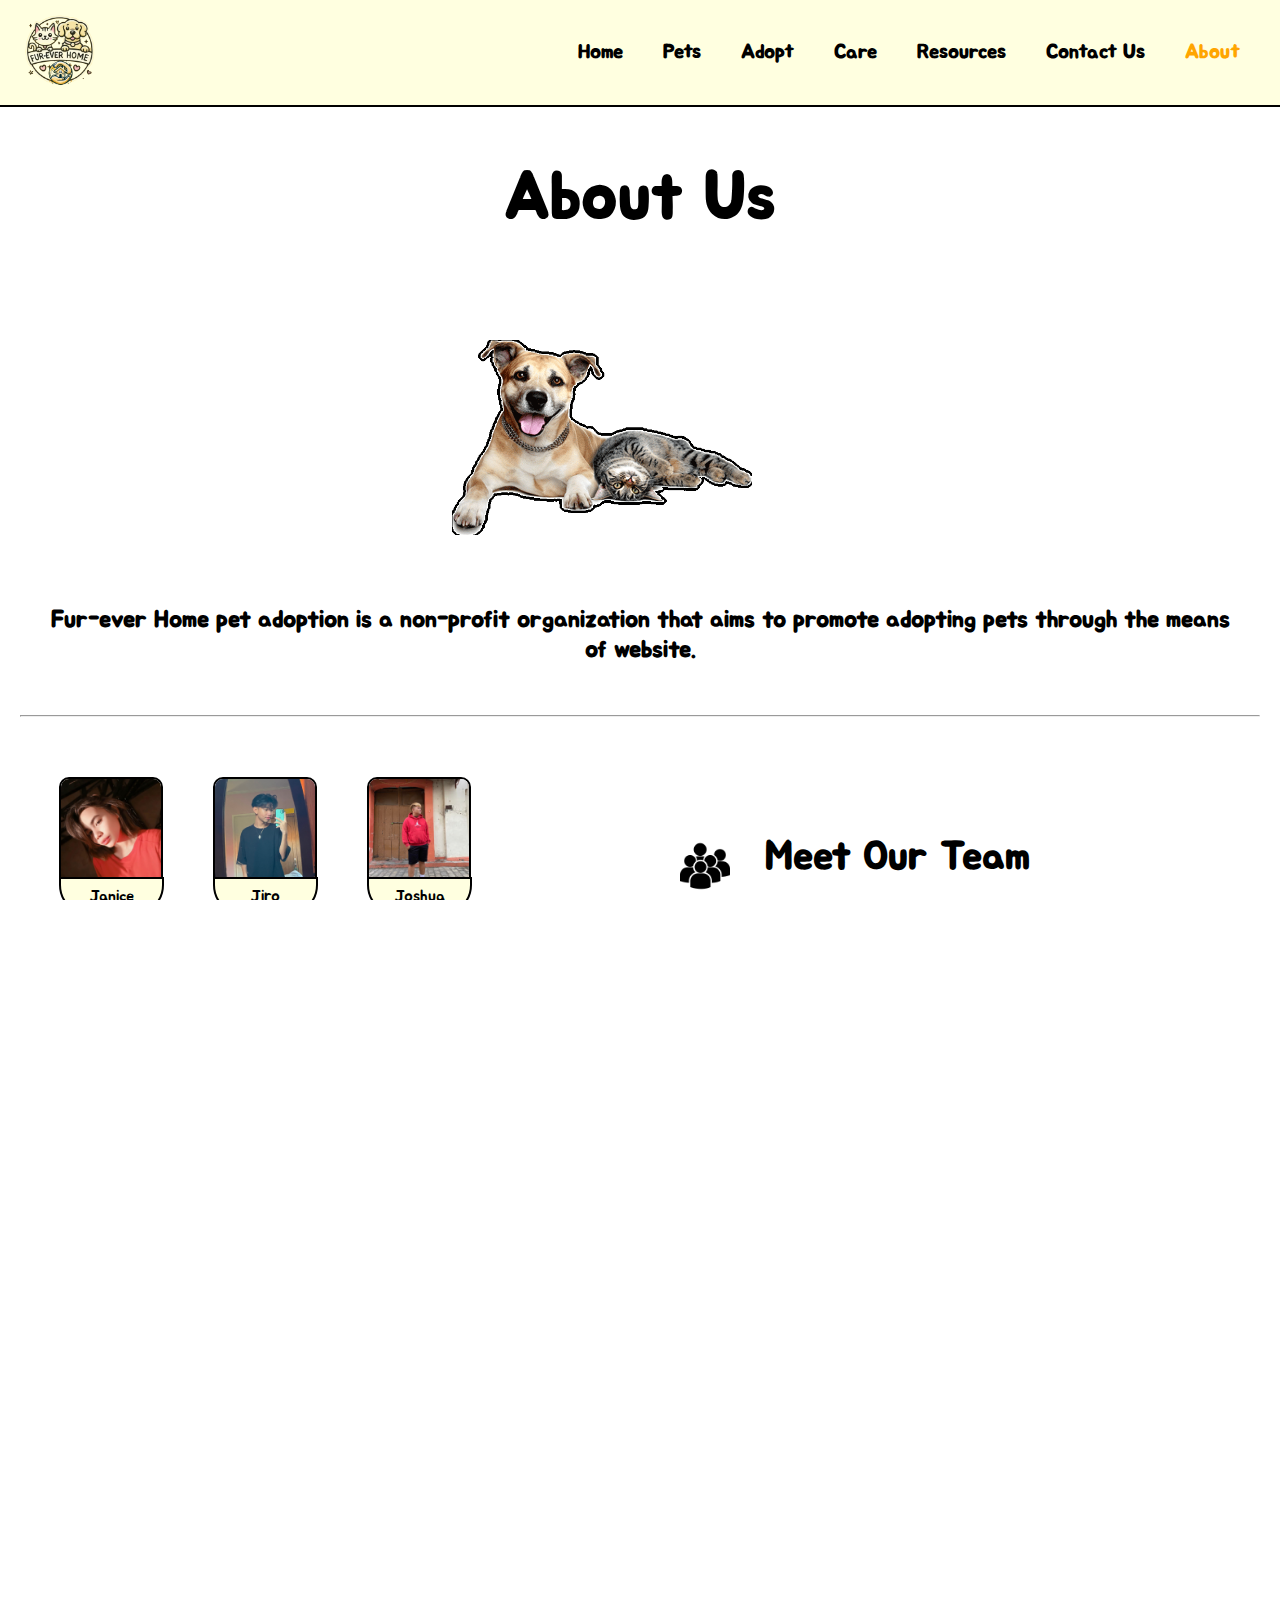
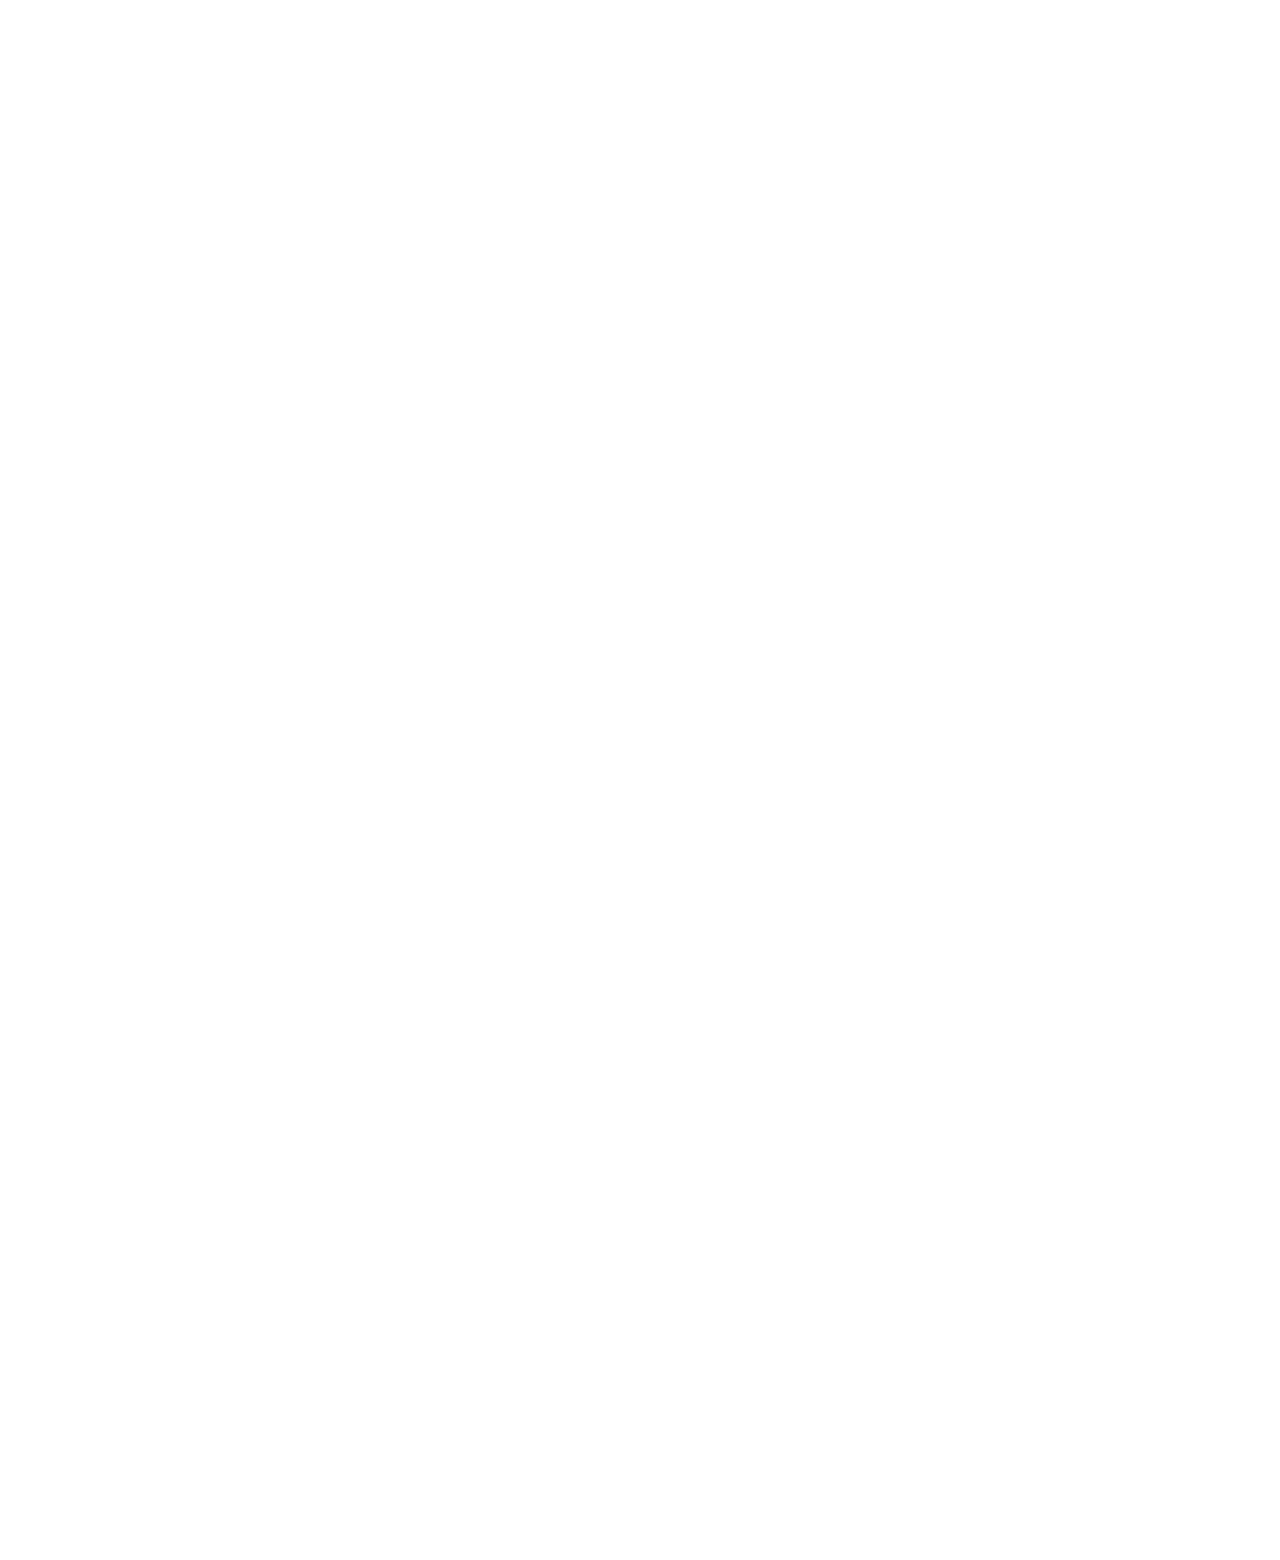
==== commit 1d55922f: "s" ====
--- a/about.html
+++ b/about.html
@@ -6,7 +6,7 @@
     <title>About Us - Fur-Ever Home</title>
     <link rel="stylesheet" href="css/styles.css">
     <link rel="icon" href="images/logo.png" type="image/icon type">
-    <link href="https://fonts.googleapis.com/css2?family=Jua&display=swap" rel="stylesheet">
+  
 </head>
 <body>
     <nav class="navbar">
--- a/css/styles.css
+++ b/css/styles.css
@@ -1,4 +1,8 @@
 /* General Styles */
+@import url('https://fonts.googleapis.com/css2?family=Jua&display=swap');
+
+
+
 * {
     margin: 0;
     padding: 0;
@@ -624,6 +628,7 @@
     align-items: center;
     gap: 20px;
     flex-wrap: wrap;
+   
 }
 
 .about-logo {
@@ -829,6 +834,10 @@
     .mission-vision {
         padding: 10px;
     }
+
+    .team-section {
+        margin-bottom: 90px;
+    }
 }
 
 @media (max-width: 768px) {
@@ -854,6 +863,11 @@
         padding: 60px;
     }
 
+    .team-icon {
+        width: 50px;
+      
+    }
+
     .mission-vision-content {
         flex-direction: column;
         align-items: center;
@@ -894,6 +908,7 @@
         font-size: 18px;
         padding: 0 10px;
         text-align: justify;
+        margin-bottom: 40px;
     }
 
     .talk-bubble-about {
@@ -989,6 +1004,10 @@
         padding: 50px 10px;
     }
 
+    .about-content h2 {
+        font-size: 16px;
+        margin-bottom: 20px;
+    }
     .about-us h1 {
         font-size: 40px;
         margin-bottom: 20px;
@@ -1039,7 +1058,7 @@
 
     .team-description p {
         font-size: 14px;
-        margin-bottom: -30px;
+        margin-bottom: 30px;
     }
 
     .mission-vision {
@@ -1410,9 +1429,10 @@
 }
 
 .adopt-section h2 {
+    margin-top: 20px;
     font-size: 28px;
     color: #333;
-    margin-bottom: 120px;
+    margin-bottom: 70px;
 }
 
 .adoption-center {
@@ -2112,7 +2132,7 @@
 }
 
 .contact-us h1 {
-    font-size: 44px;
+    font-size: 64px;
     margin-bottom: 40px;
     color: #333;
     text-align: center;
